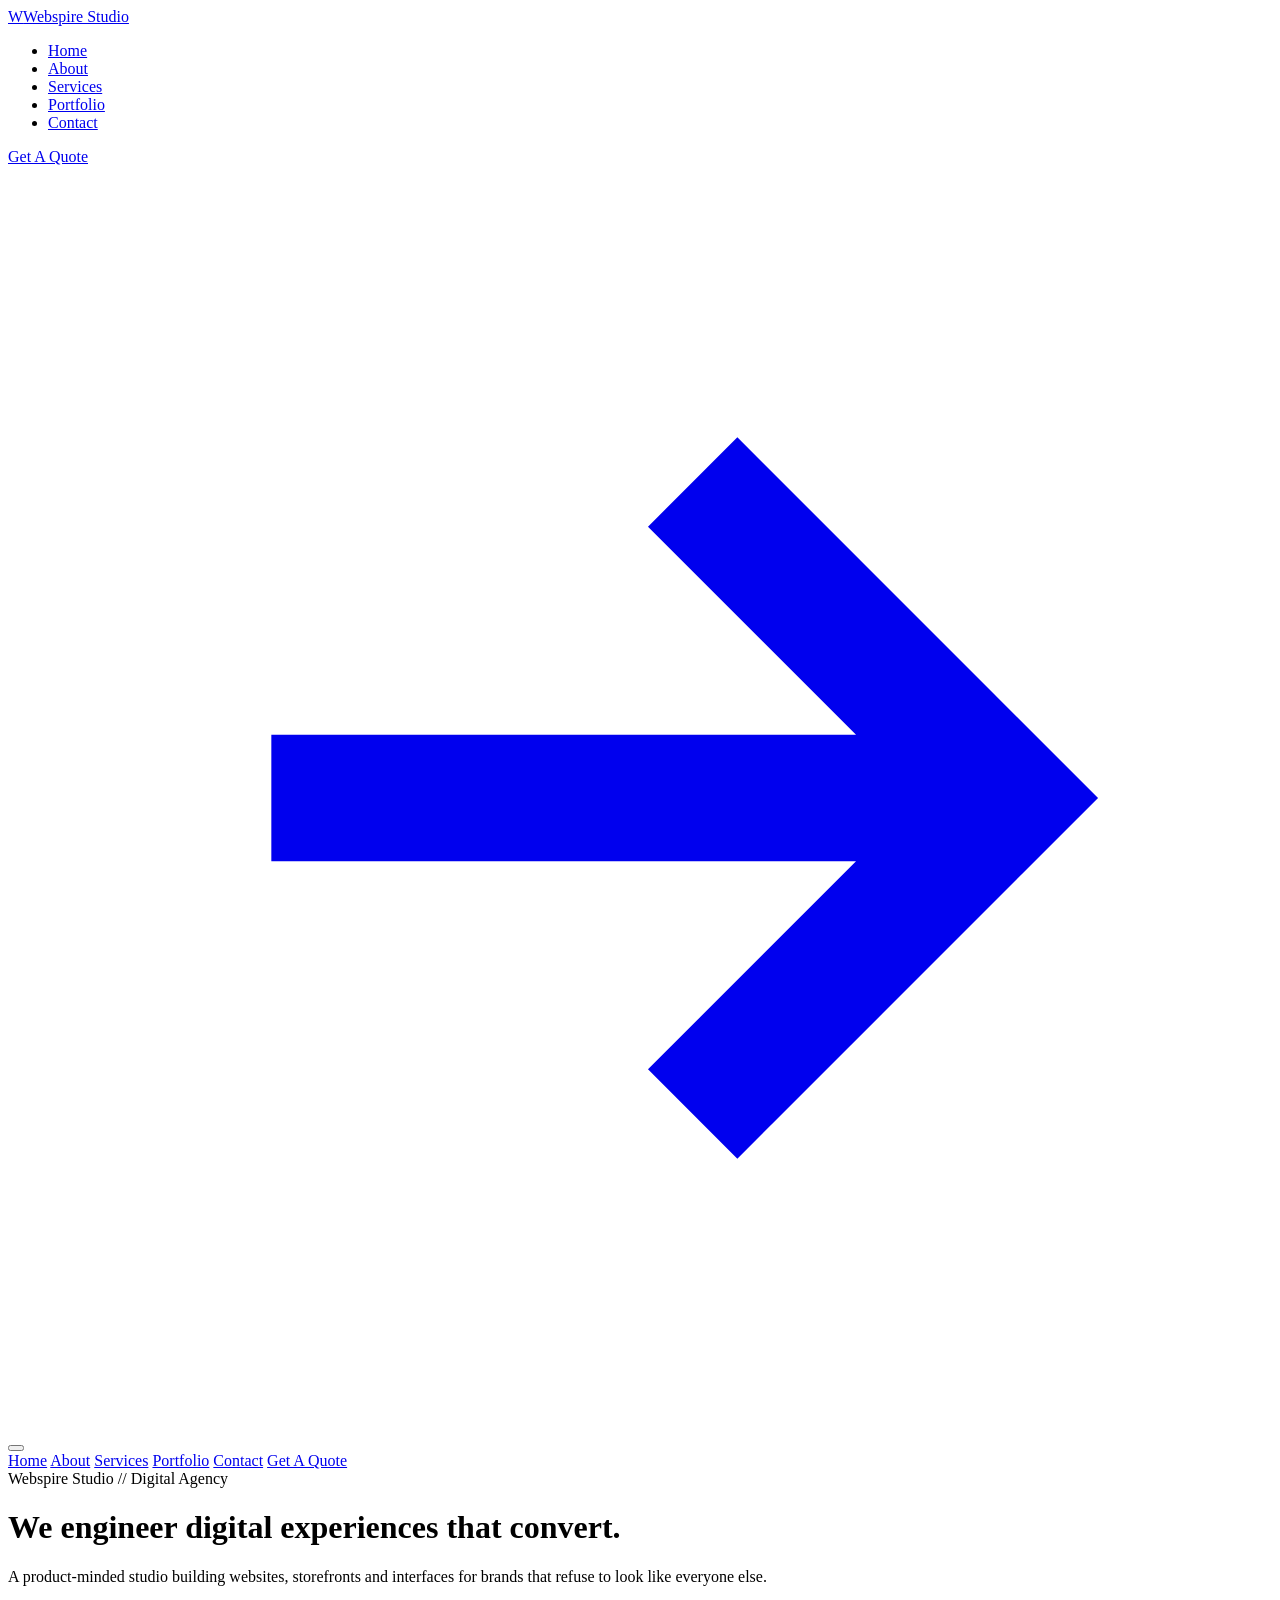
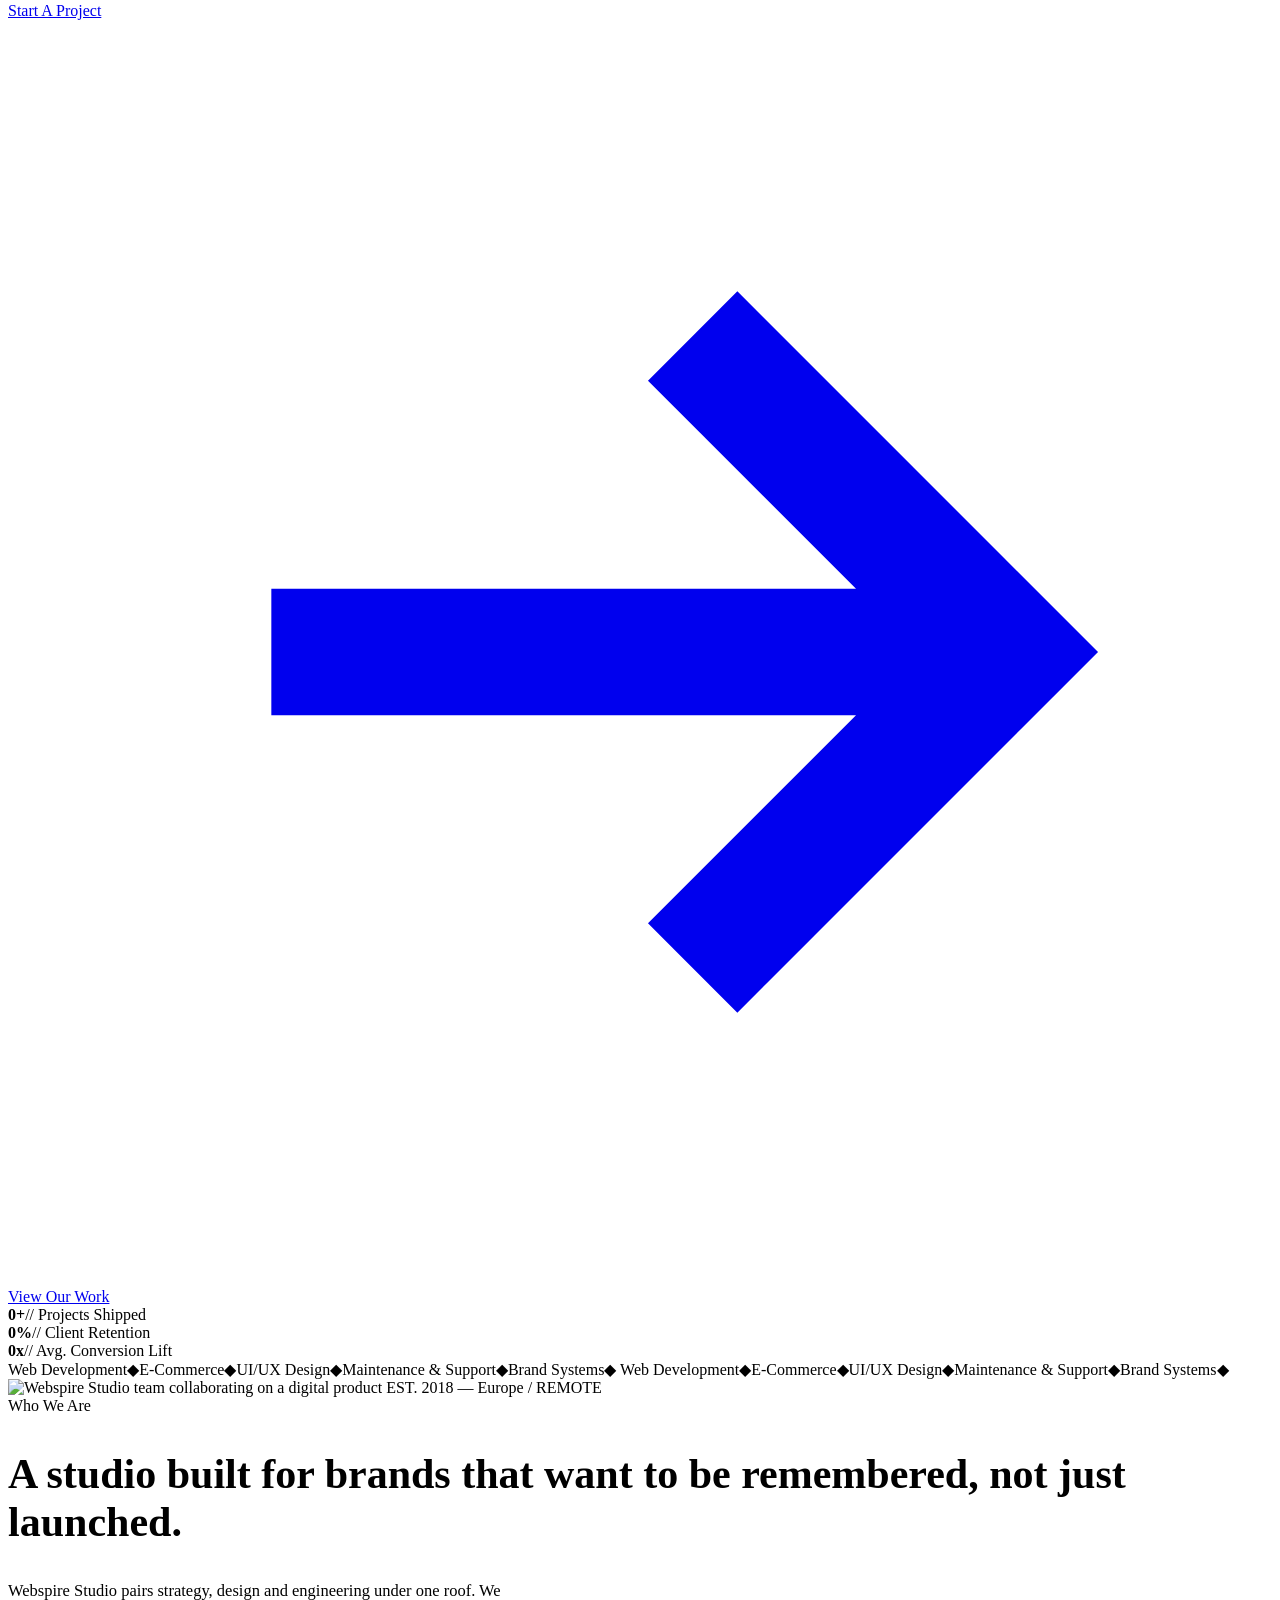
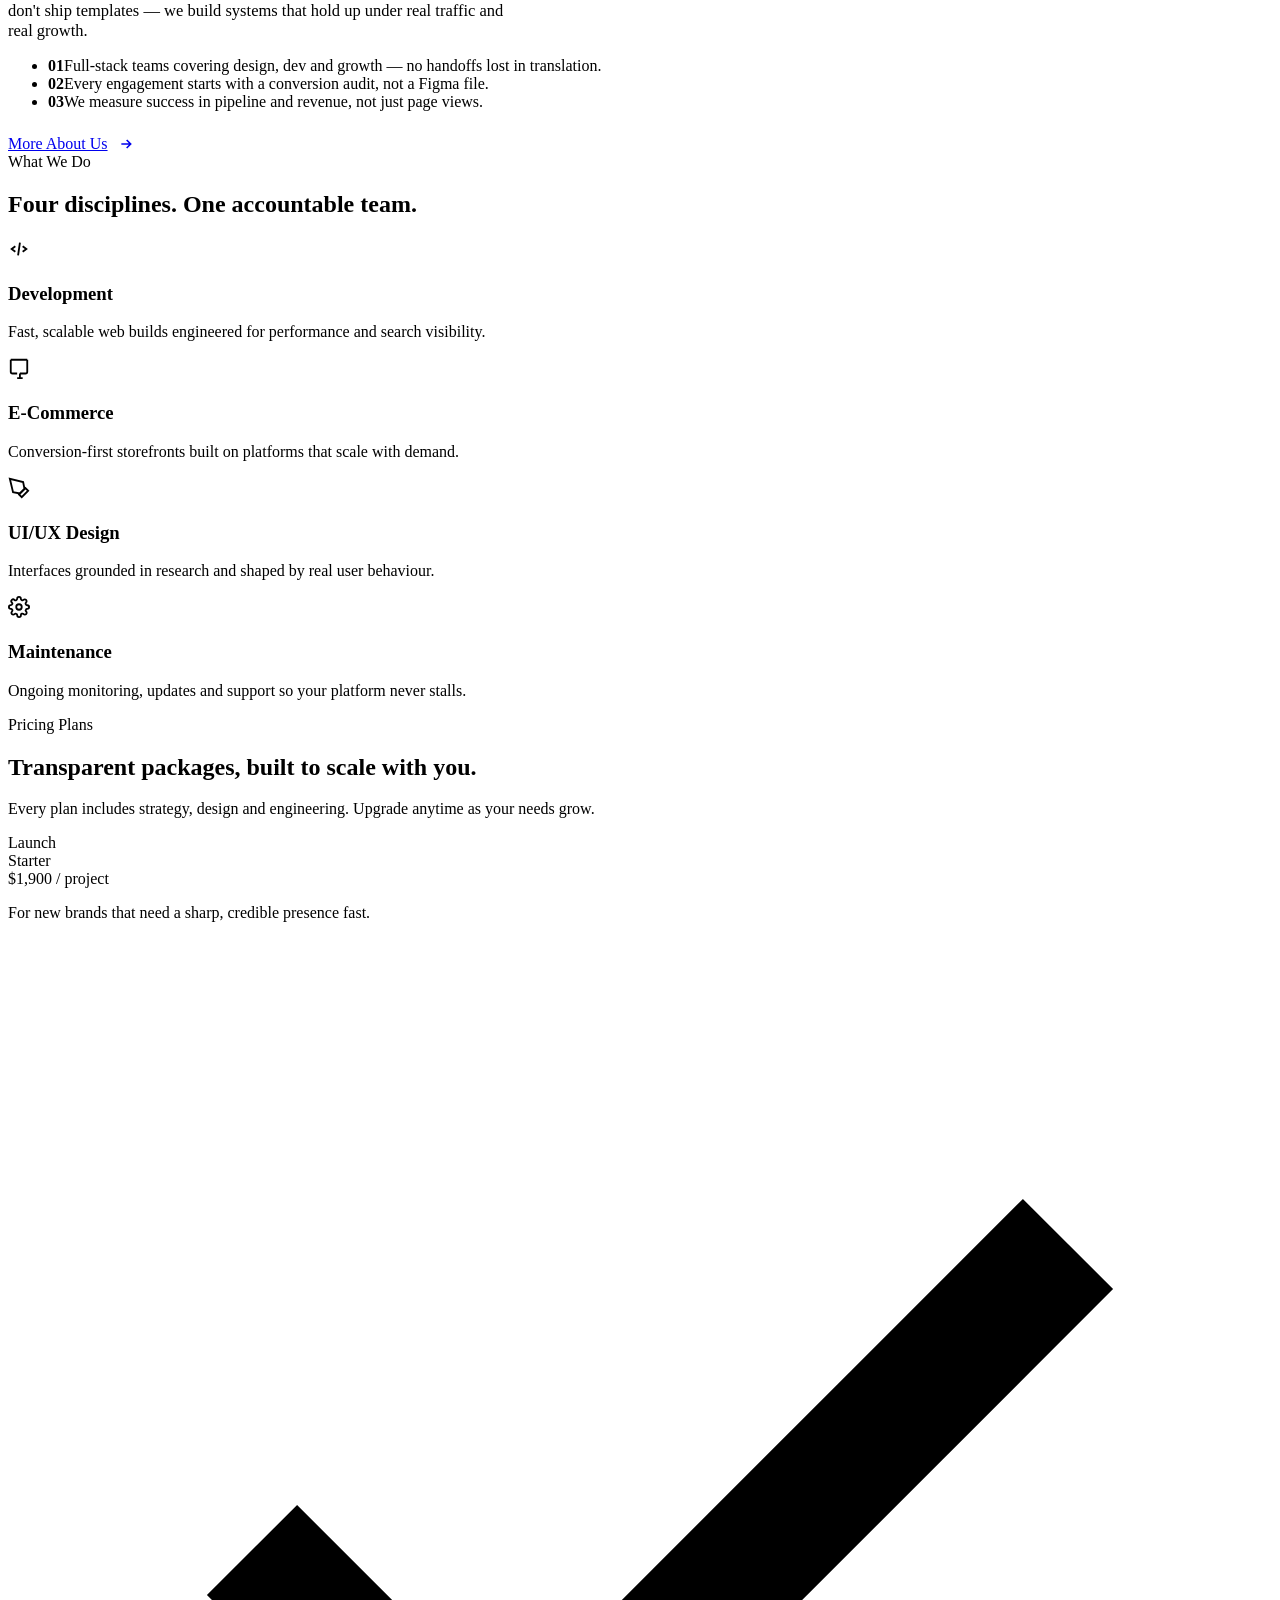
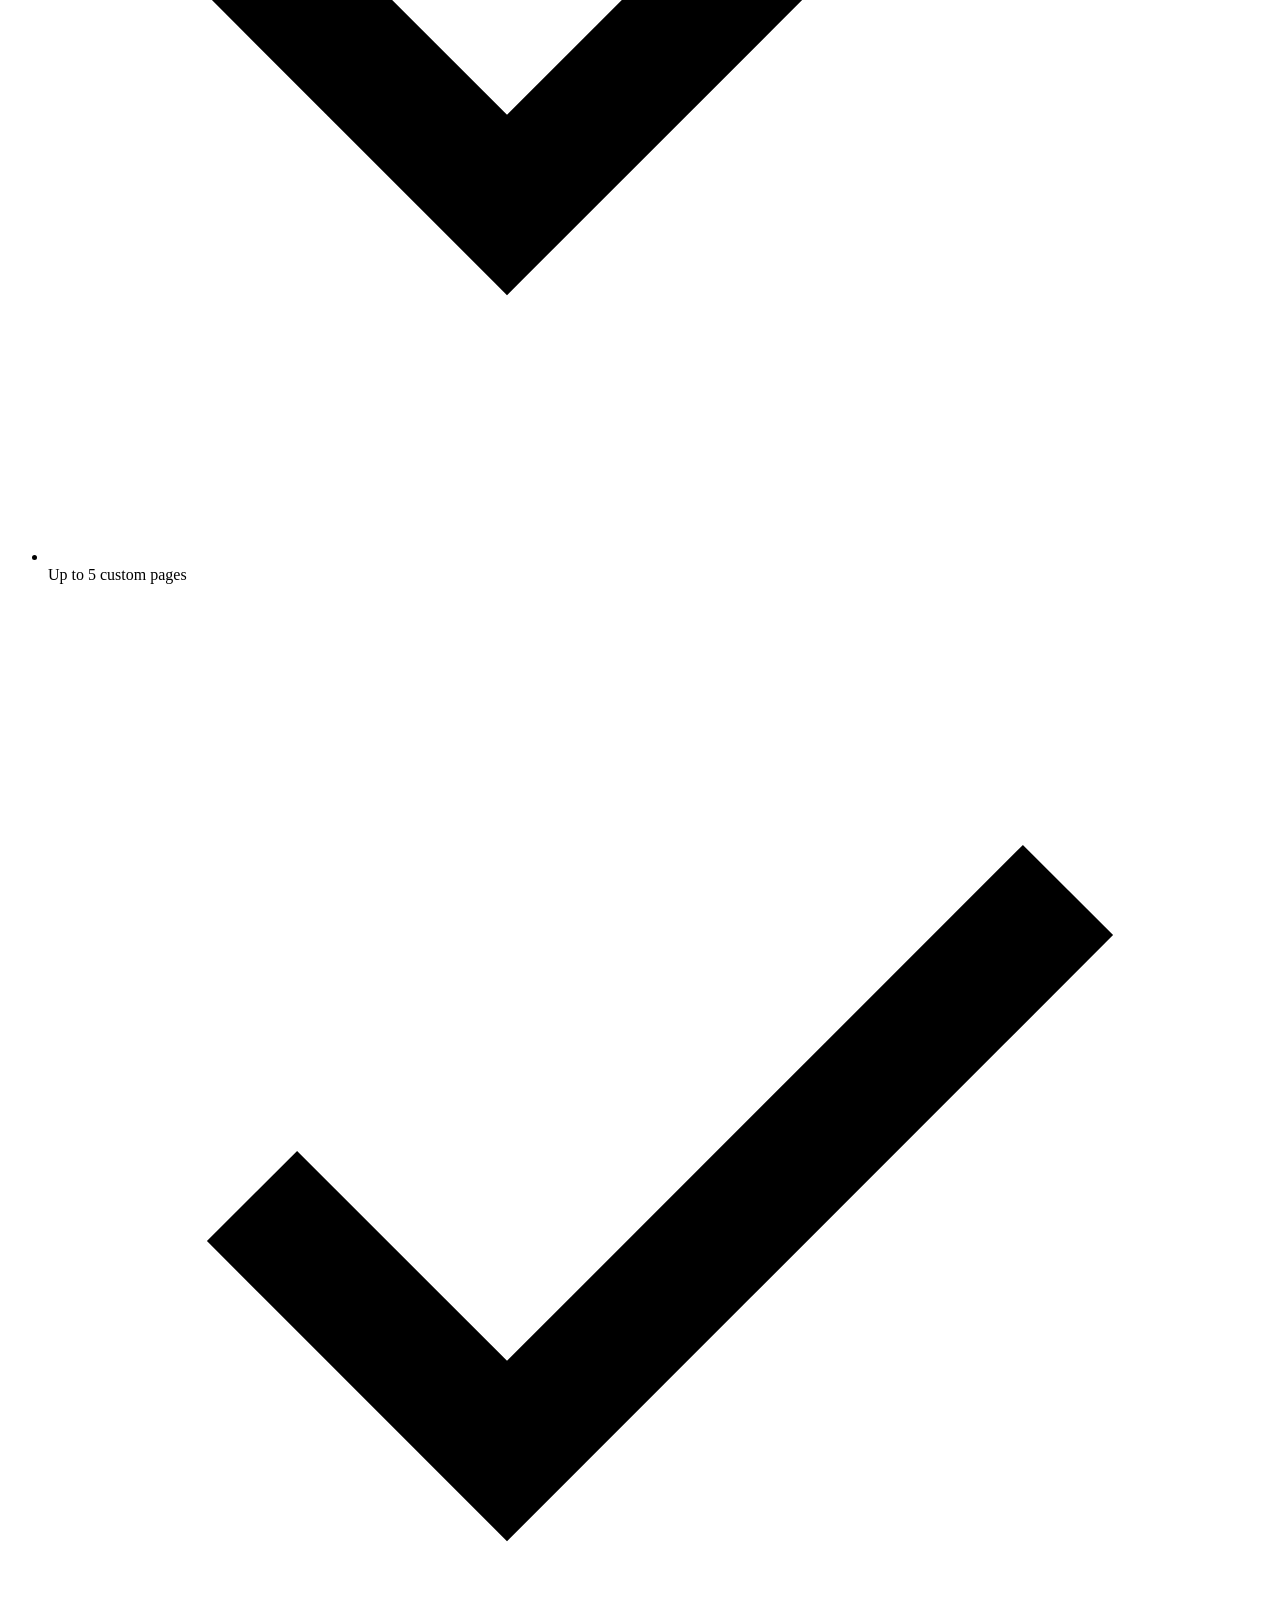
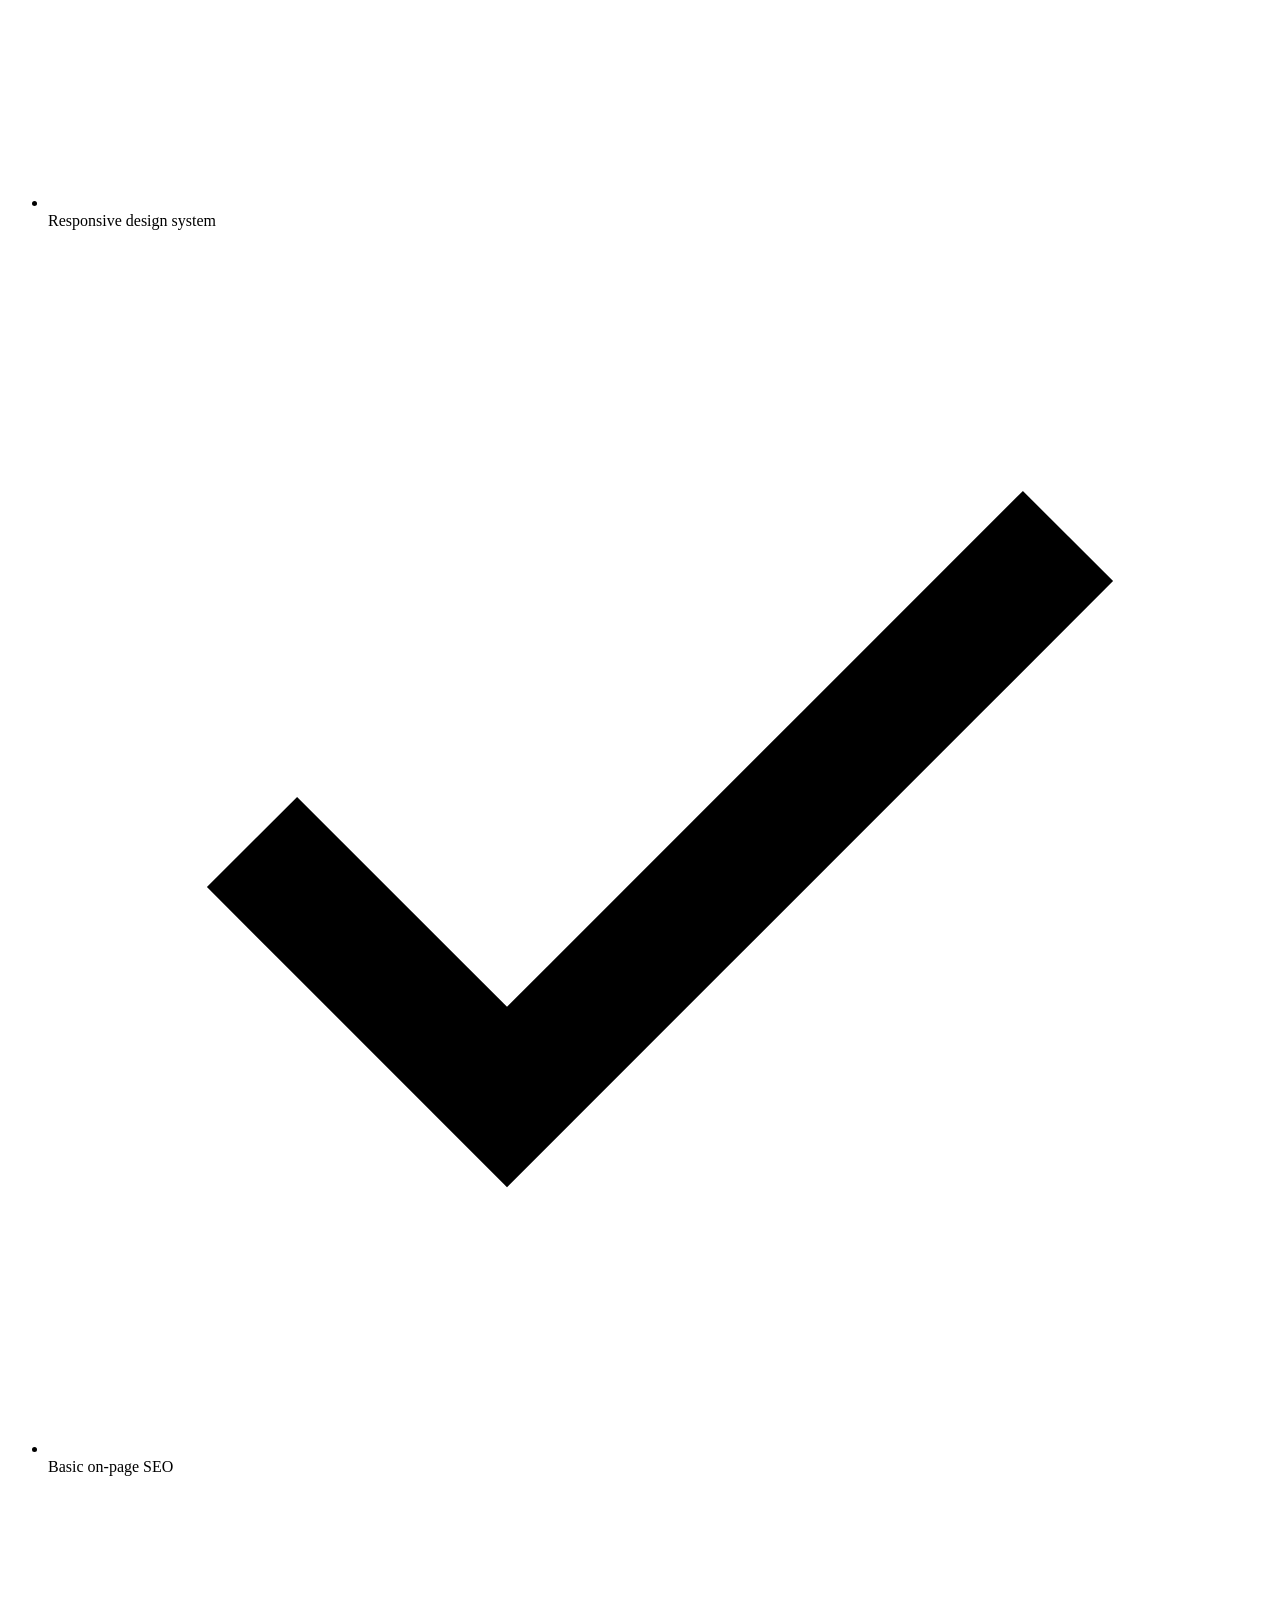
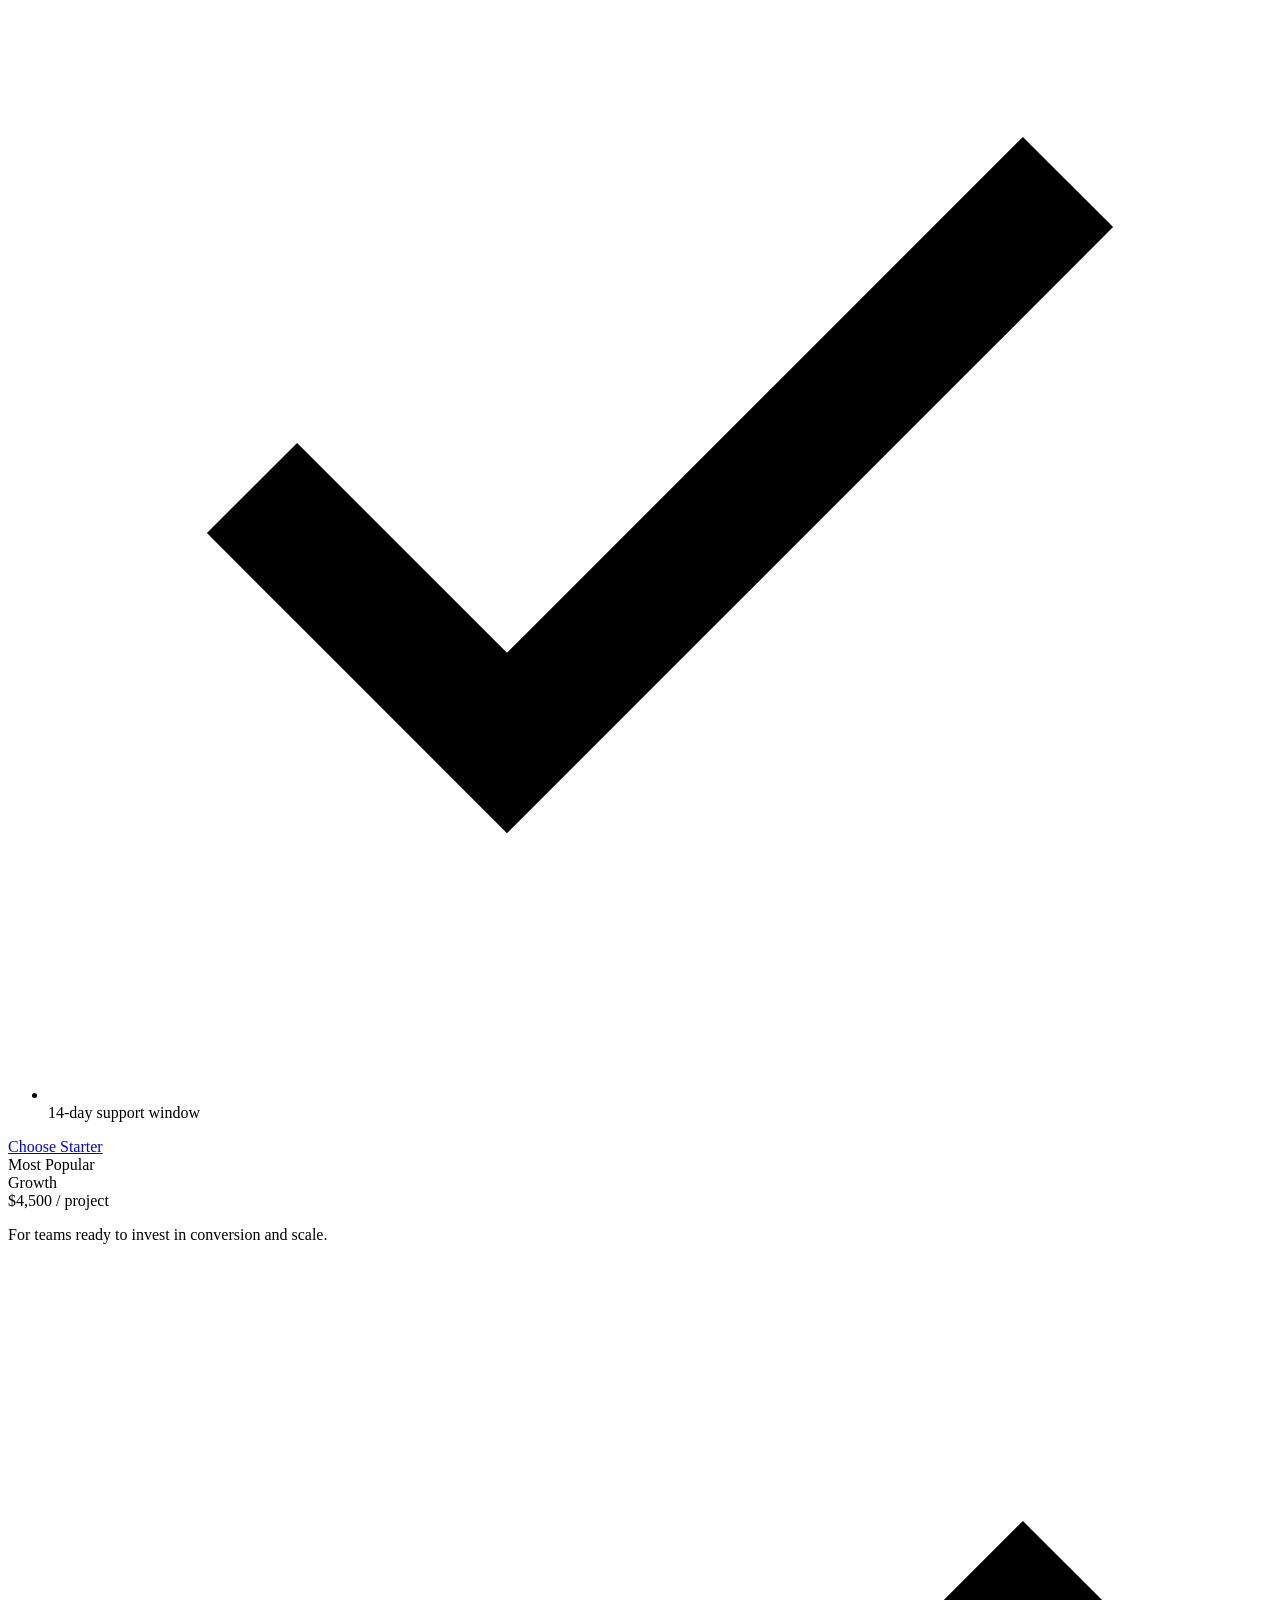
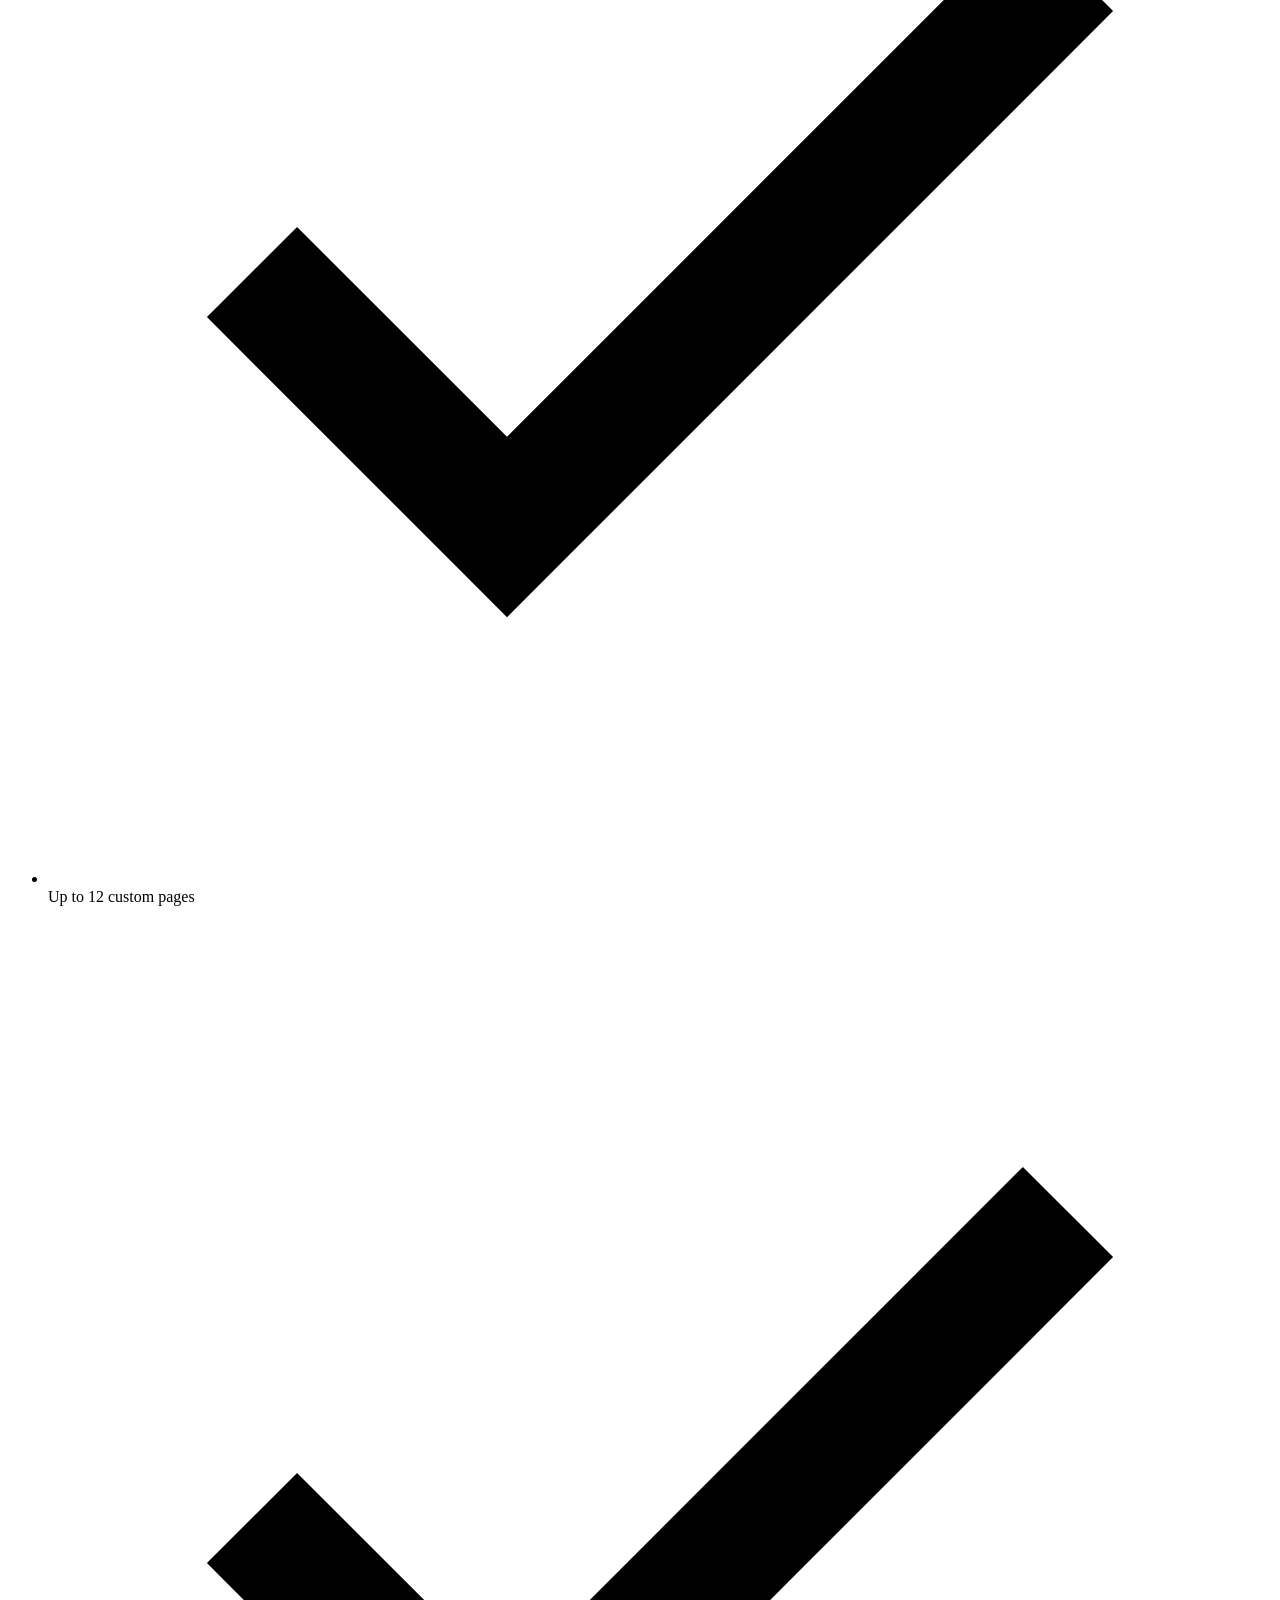
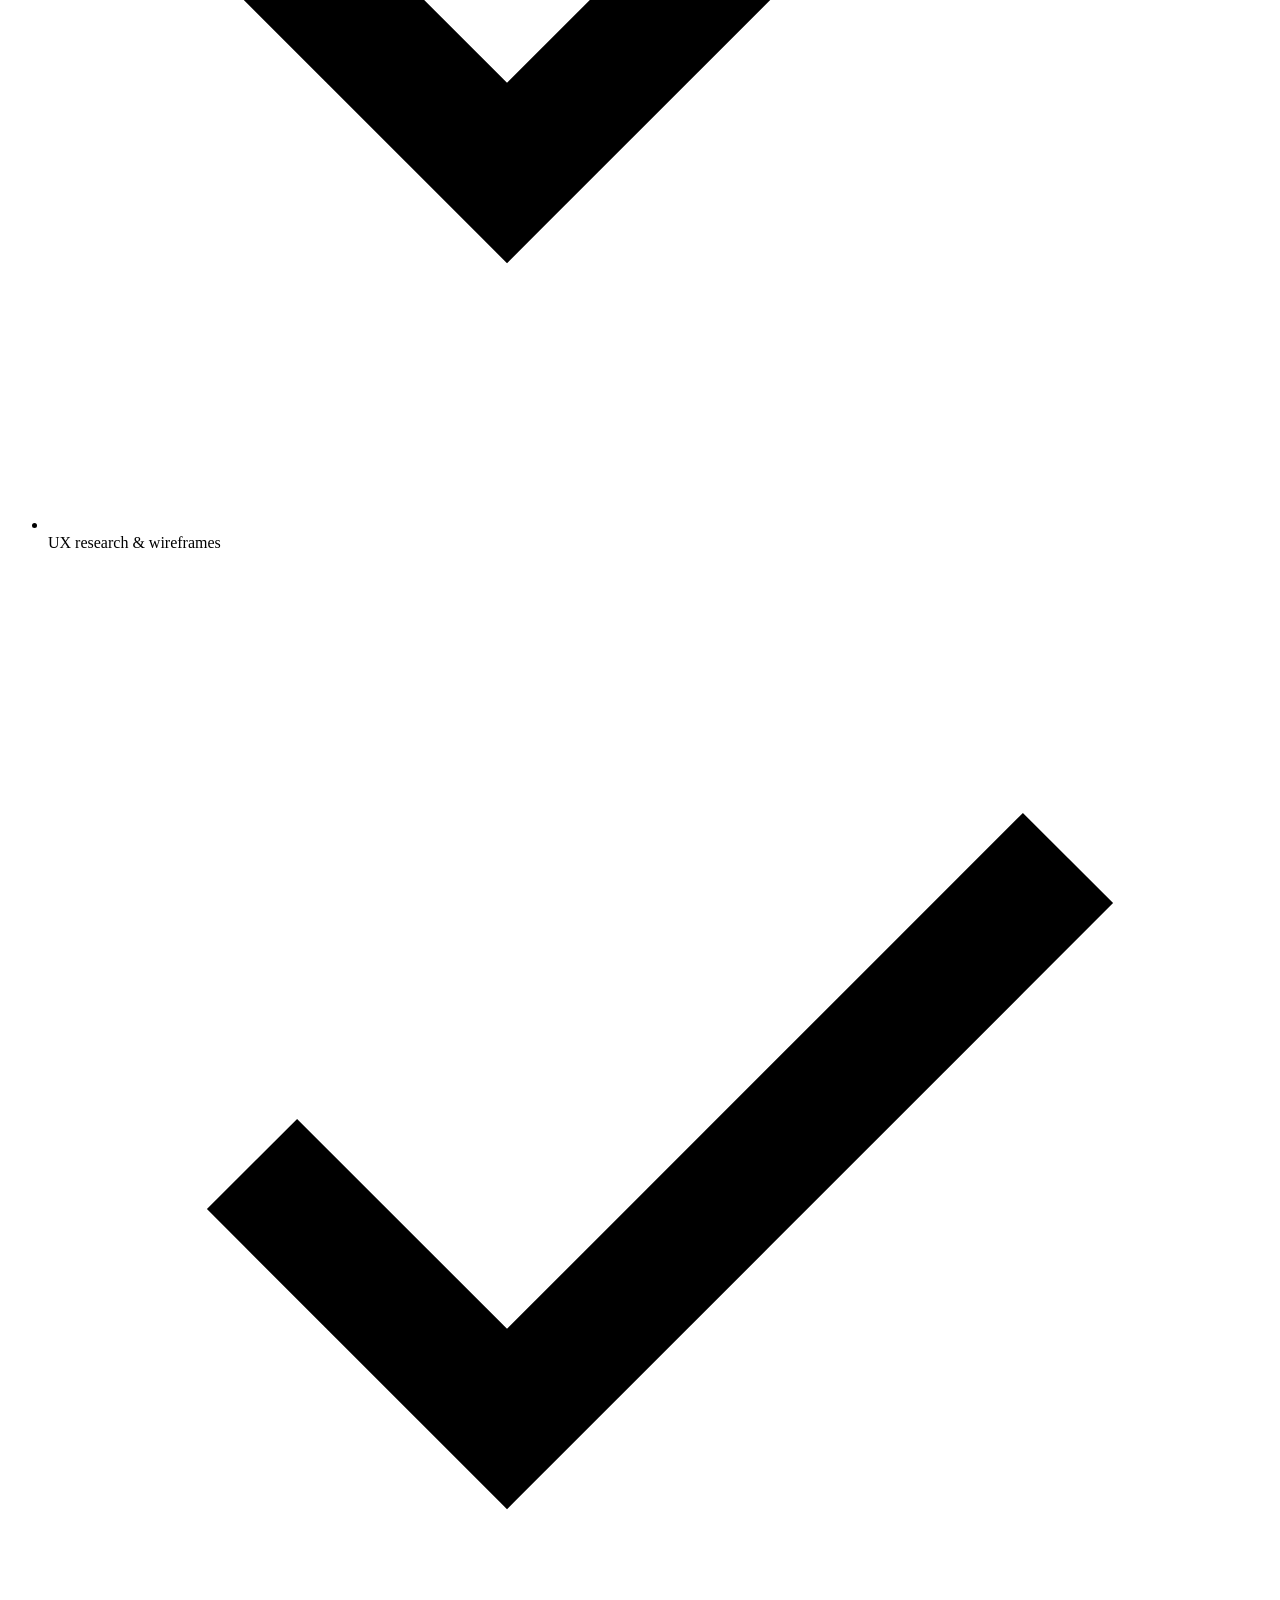
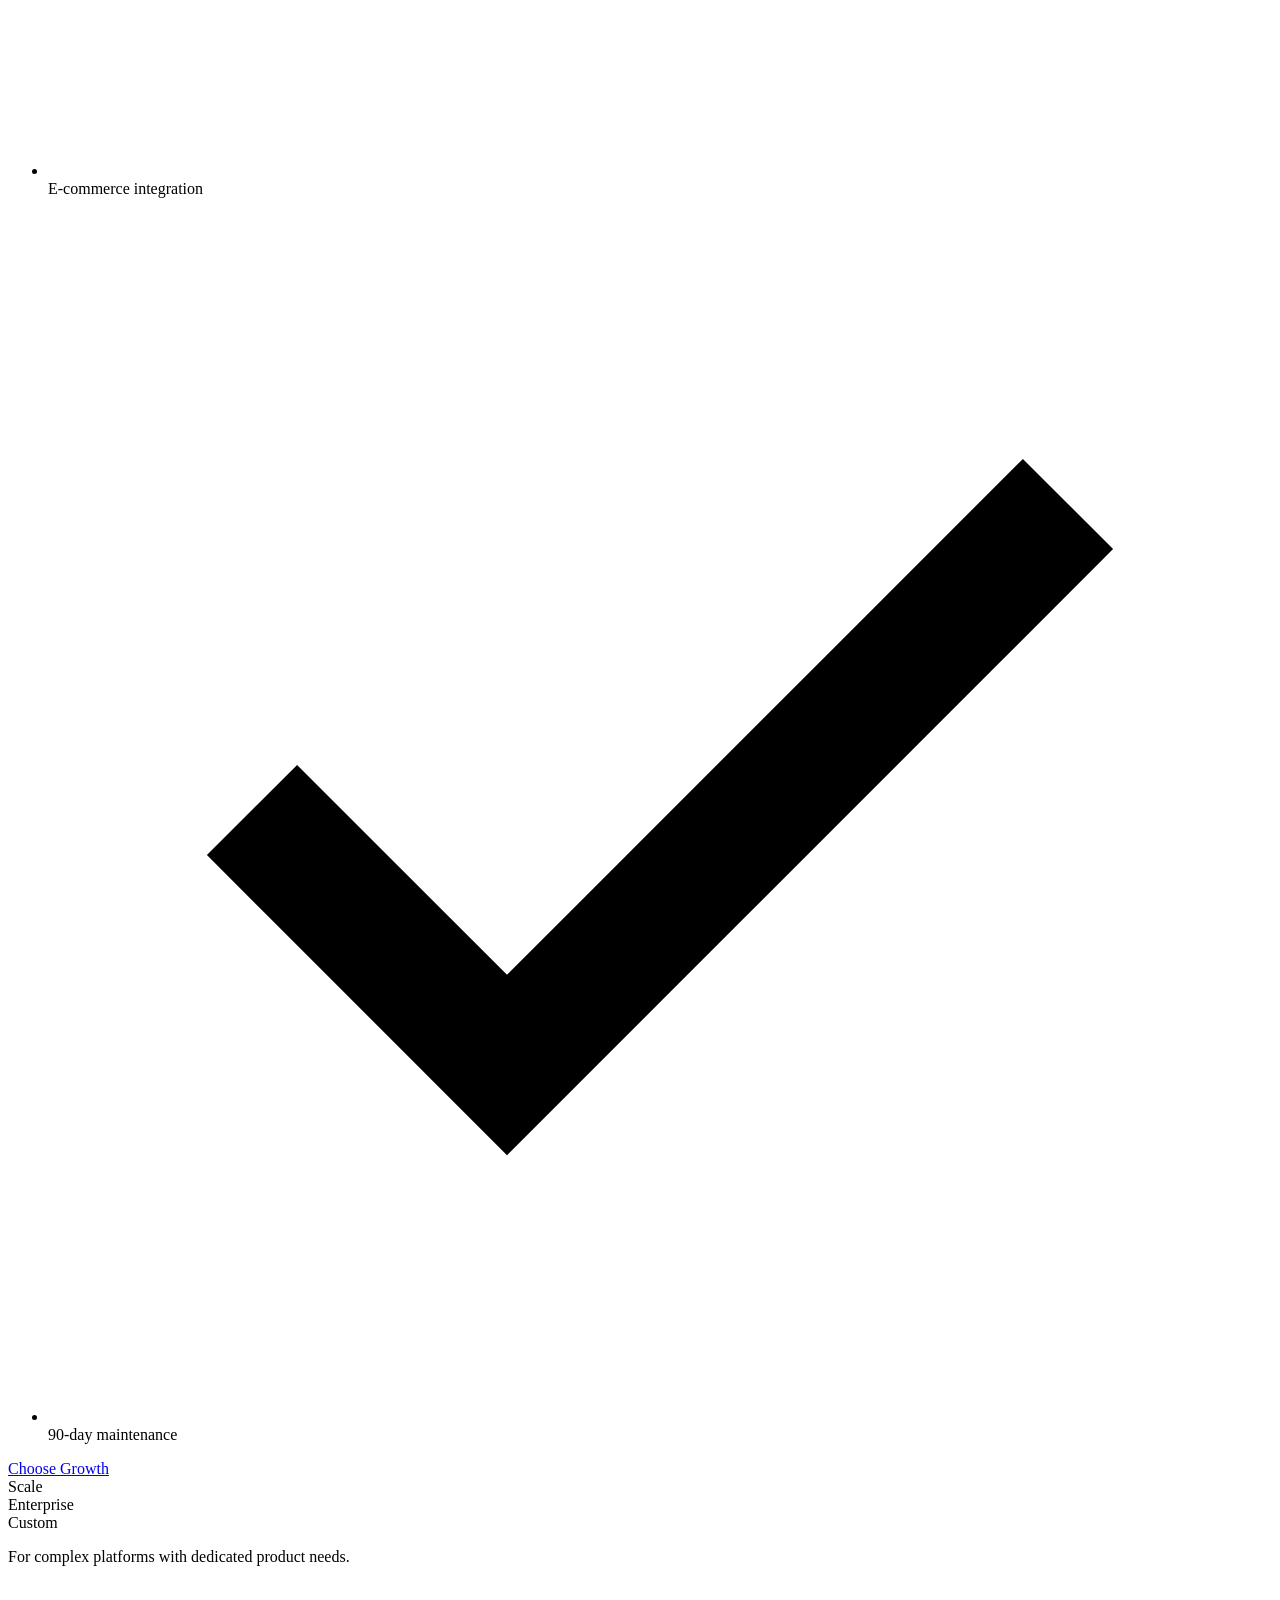
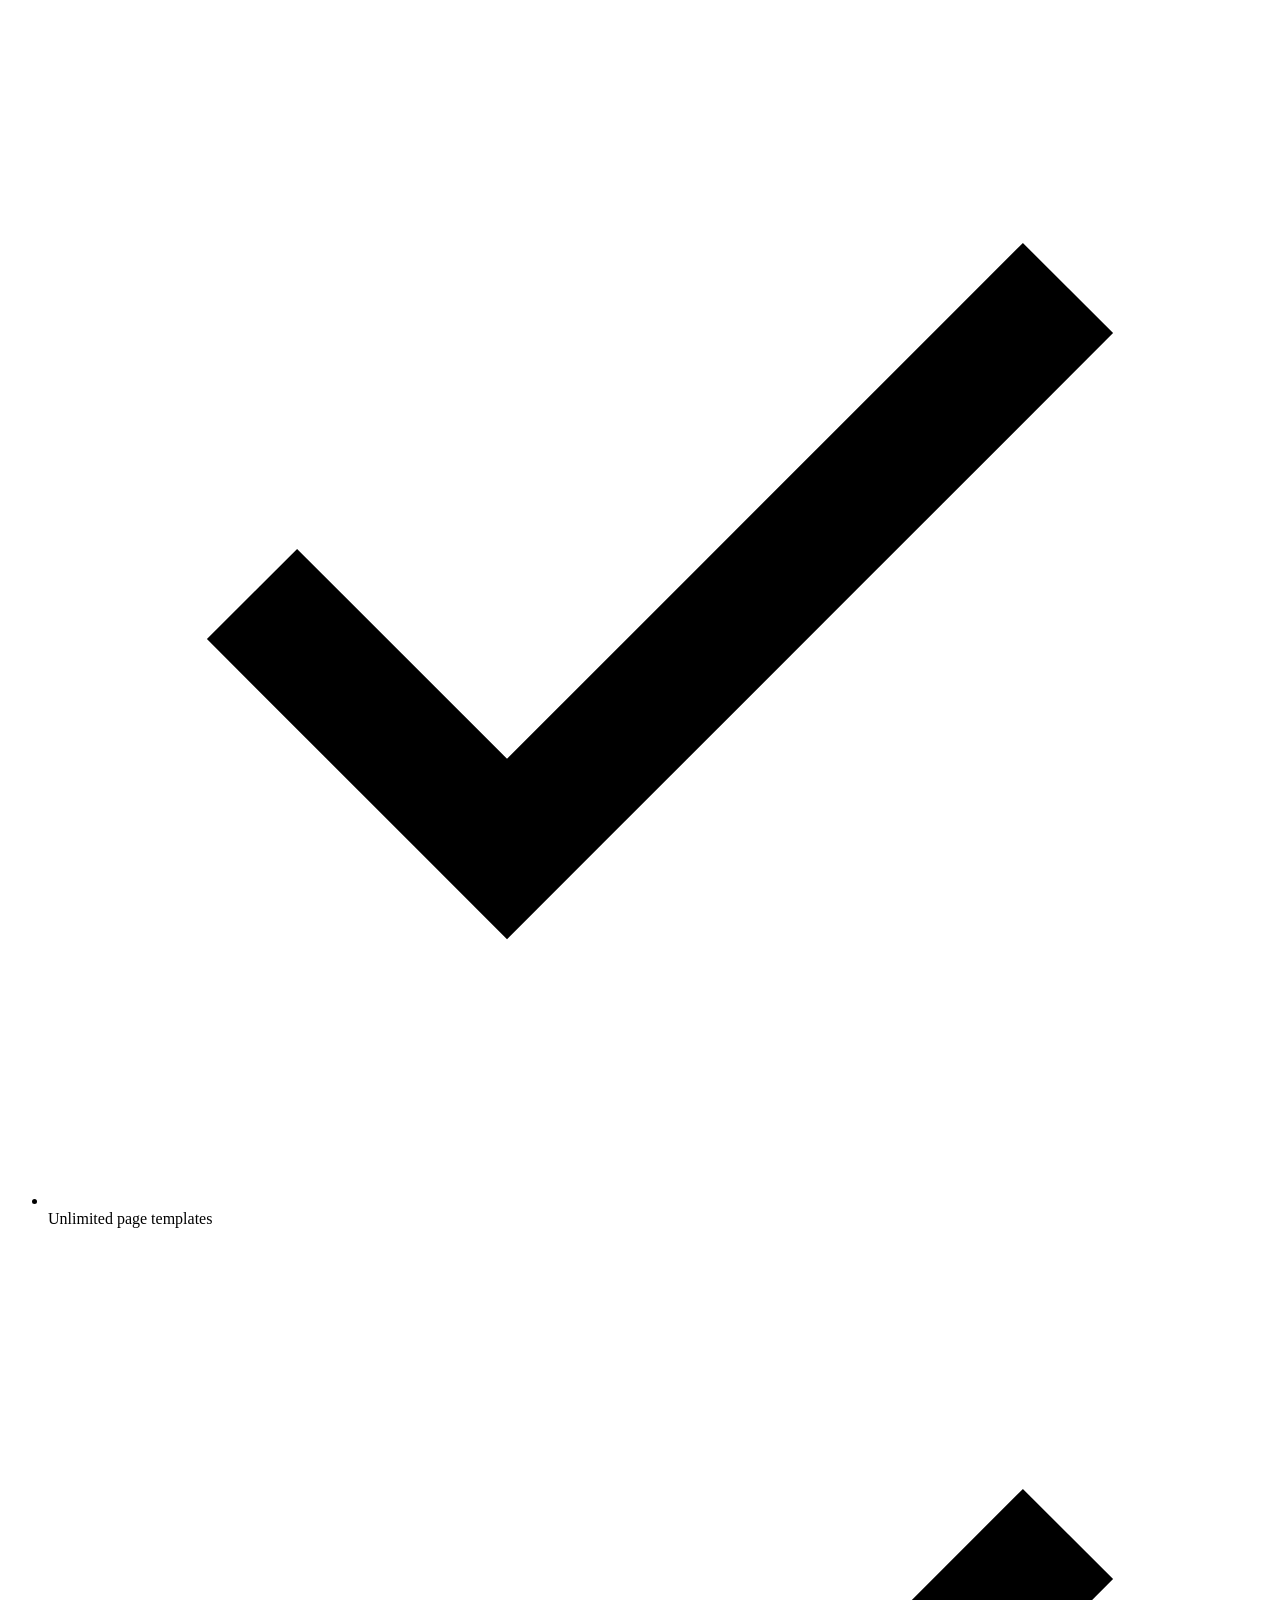
==== index.html @ bb53a478 "Add files via upload" ====
<!DOCTYPE html>
<html lang="en">
<head>
<meta charset="UTF-8">
<meta name="viewport" content="width=device-width, initial-scale=1.0">
<title>Webspire Studio — Digital Agency Building Products That Perform</title>
<meta name="description" content="Webspire Studio is a digital agency crafting bold websites, e-commerce and product design that convert visitors into customers.">
<link rel="preconnect" href="https://fonts.googleapis.com">
<link rel="preconnect" href="https://fonts.gstatic.com" crossorigin>
<link href="https://fonts.googleapis.com/css2?family=Unbounded:wght@400;500;600;700;800&family=Plus+Jakarta+Sans:wght@400;500;600;700;800&family=Space+Mono:wght@400;700&display=swap" rel="stylesheet">
<link rel="stylesheet" href="assets/style.css">
</head>
<body>
<div class="scroll-progress"></div>

<nav class="nav">
  <div class="container">
    <a href="index.html" class="brand"><span class="mark">W</span>Webspire Studio</a>
    <ul class="nav-links">
      <li><a href="index.html">Home</a></li>
      <li><a href="about.html">About</a></li>
      <li><a href="services.html">Services</a></li>
      <li><a href="portfolio.html">Portfolio</a></li>
      <li><a href="contact.html">Contact</a></li>
    </ul>
    <div class="nav-cta">
      <a href="contact.html" class="btn btn-primary">Get A Quote
        <svg viewBox="0 0 24 24" fill="none" stroke="currentColor" stroke-width="2.4"><path d="M5 12h14M13 6l6 6-6 6"/></svg>
      </a>
      <button class="nav-toggle" aria-label="Menu"><span></span><span></span><span></span></button>
    </div>
  </div>
  <div class="mobile-menu">
    <a href="index.html">Home</a>
    <a href="about.html">About</a>
    <a href="services.html">Services</a>
    <a href="portfolio.html">Portfolio</a>
    <a href="contact.html">Contact</a>
    <a href="contact.html" class="btn btn-primary btn-block">Get A Quote</a>
  </div>
</nav>

<!-- ===================== HERO ===================== -->
<header class="hero">
  <div class="hero-spotlight"></div>
  <div class="hero-glow"></div>
  <div class="hero-glow-2"></div>
  <div class="grid-bg"></div>
  <div class="container hero-inner">
    <div>
      <span class="eyebrow">Webspire Studio // Digital Agency</span>
      <h1>We engineer digital
        <span class="text-volt">experiences that</span>
        <span>convert.</span>
      </h1>
      <p class="hero-lede">A product-minded studio building websites, storefronts and interfaces for brands that refuse to look like everyone else.</p>
      <div class="hero-actions">
        <a href="contact.html" class="btn btn-primary">Start A Project
          <svg viewBox="0 0 24 24" fill="none" stroke="currentColor" stroke-width="2.4"><path d="M5 12h14M13 6l6 6-6 6"/></svg>
        </a>
        <a href="portfolio.html" class="btn btn-outline">View Our Work</a>
      </div>
    </div>
    <div class="hero-stats">
      <div class="hero-stat"><b data-count="120+">0+</b><span>// Projects Shipped</span></div>
      <div class="hero-stat"><b data-count="98%">0%</b><span>// Client Retention</span></div>
      <div class="hero-stat"><b data-count="6.4x">0x</b><span>// Avg. Conversion Lift</span></div>
    </div>
  </div>
  <div class="hero-marquee">
    <div class="track">
      <span>Web Development</span><span>◆</span><span>E-Commerce</span><span>◆</span><span>UI/UX Design</span><span>◆</span><span>Maintenance & Support</span><span>◆</span><span>Brand Systems</span><span>◆</span>
      <span>Web Development</span><span>◆</span><span>E-Commerce</span><span>◆</span><span>UI/UX Design</span><span>◆</span><span>Maintenance & Support</span><span>◆</span><span>Brand Systems</span><span>◆</span>
    </div>
  </div>
</header>

<!-- ===================== ABOUT OVERVIEW ===================== -->
<section>
  <div class="container about-split">
    <div class="reveal">
      <div class="about-visual">
        <img src="https://images.unsplash.com/photo-1522071820081-009f0129c71c?q=80&w=1200&auto=format&fit=crop" alt="Webspire Studio team collaborating on a digital product">
        <span class="tag mono">EST. 2018 — Europe / REMOTE</span>
      </div>
    </div>
    <div class="reveal">
      <span class="eyebrow">Who We Are</span>
      <h2 style="font-size:clamp(28px,3.6vw,42px);">A studio built for brands that want to be remembered, not just launched.</h2>
      <p style="color:var(--mist);margin-top:20px;font-size:16.5px;max-width:520px;">Webspire Studio pairs strategy, design and engineering under one roof. We don't ship templates — we build systems that hold up under real traffic and real growth.</p>
      <ul class="about-list">
        <li><b>01</b><span>Full-stack teams covering design, dev and growth — no handoffs lost in translation.</span></li>
        <li><b>02</b><span>Every engagement starts with a conversion audit, not a Figma file.</span></li>
        <li><b>03</b><span>We measure success in pipeline and revenue, not just page views.</span></li>
      </ul>
      <a href="about.html" class="btn-ghost" style="margin-top:8px;display:inline-flex;align-items:center;gap:10px;">More About Us
        <svg width="16" height="16" viewBox="0 0 24 24" fill="none" stroke="currentColor" stroke-width="2.4"><path d="M5 12h14M13 6l6 6-6 6"/></svg>
      </a>
    </div>
  </div>
</section>

<!-- ===================== SERVICES SNAPSHOT ===================== -->
<section style="background:var(--void);border-top:1px solid var(--line);border-bottom:1px solid var(--line);">
  <div class="container">
    <div class="section-head reveal">
      <span class="eyebrow">What We Do</span>
      <h2>Four disciplines. One accountable team.</h2>
    </div>
    <div class="grid-4 reveal-stagger">
      <div class="card reveal" style="--i:0">
        <div class="feature-icon"><svg width="22" height="22" viewBox="0 0 24 24" fill="none" stroke="currentColor" stroke-width="2"><path d="M8 9l-4 3 4 3M16 9l4 3-4 3M13 5l-2 14"/></svg></div>
        <h3>Development</h3>
        <p>Fast, scalable web builds engineered for performance and search visibility.</p>
      </div>
      <div class="card reveal" style="--i:1">
        <div class="feature-icon"><svg width="22" height="22" viewBox="0 0 24 24" fill="none" stroke="currentColor" stroke-width="2"><path d="M3 3h18M3 3v13a2 2 0 002 2h5m11-15v13a2 2 0 01-2 2h-6m-3 5h6m-3-5v5"/></svg></div>
        <h3>E-Commerce</h3>
        <p>Conversion-first storefronts built on platforms that scale with demand.</p>
      </div>
      <div class="card reveal" style="--i:2">
        <div class="feature-icon"><svg width="22" height="22" viewBox="0 0 24 24" fill="none" stroke="currentColor" stroke-width="2"><path d="M12 19l7-7 3 3-7 7-3-3z"/><path d="M18 13l-1.5-7.5L2 2l3.5 14.5L13 18l5-5z"/></svg></div>
        <h3>UI/UX Design</h3>
        <p>Interfaces grounded in research and shaped by real user behaviour.</p>
      </div>
      <div class="card reveal" style="--i:3">
        <div class="feature-icon"><svg width="22" height="22" viewBox="0 0 24 24" fill="none" stroke="currentColor" stroke-width="2"><circle cx="12" cy="12" r="3"/><path d="M19.4 15a1.65 1.65 0 00.33 1.82l.06.06a2 2 0 11-2.83 2.83l-.06-.06a1.65 1.65 0 00-1.82-.33 1.65 1.65 0 00-1 1.51V21a2 2 0 01-4 0v-.09A1.65 1.65 0 009 19.4a1.65 1.65 0 00-1.82.33l-.06.06a2 2 0 11-2.83-2.83l.06-.06A1.65 1.65 0 004.6 15a1.65 1.65 0 00-1.51-1H3a2 2 0 010-4h.09A1.65 1.65 0 004.6 9a1.65 1.65 0 00-.33-1.82l-.06-.06a2 2 0 112.83-2.83l.06.06A1.65 1.65 0 009 4.6a1.65 1.65 0 001-1.51V3a2 2 0 014 0v.09a1.65 1.65 0 001 1.51 1.65 1.65 0 001.82-.33l.06-.06a2 2 0 112.83 2.83l-.06.06A1.65 1.65 0 0019.4 9c.14.36.4.66.73.85.24.14.5.22.78.24H21a2 2 0 010 4h-.09a1.65 1.65 0 00-1.51 1z"/></svg></div>
        <h3>Maintenance</h3>
        <p>Ongoing monitoring, updates and support so your platform never stalls.</p>
      </div>
    </div>
  </div>
</section>

<!-- ===================== PRICING ===================== -->
<section id="pricing">
  <div class="container">
    <div class="section-head center reveal" style="margin-left:auto;margin-right:auto;">
      <span class="eyebrow" style="justify-content:center;">Pricing Plans</span>
      <h2>Transparent packages, built to scale with you.</h2>
      <p>Every plan includes strategy, design and engineering. Upgrade anytime as your needs grow.</p>
    </div>
    <div class="grid-pricing">
      <div class="plan reveal">
        <span class="plan-tag">Launch</span>
        <div class="plan-name">Starter</div>
        <div class="plan-price">$1,900<span> / project</span></div>
        <p class="plan-desc">For new brands that need a sharp, credible presence fast.</p>
        <ul class="plan-features">
          <li><svg viewBox="0 0 24 24" fill="none" stroke="currentColor" stroke-width="2.5"><path d="M20 6L9 17l-5-5"/></svg>Up to 5 custom pages</li>
          <li><svg viewBox="0 0 24 24" fill="none" stroke="currentColor" stroke-width="2.5"><path d="M20 6L9 17l-5-5"/></svg>Responsive design system</li>
          <li><svg viewBox="0 0 24 24" fill="none" stroke="currentColor" stroke-width="2.5"><path d="M20 6L9 17l-5-5"/></svg>Basic on-page SEO</li>
          <li><svg viewBox="0 0 24 24" fill="none" stroke="currentColor" stroke-width="2.5"><path d="M20 6L9 17l-5-5"/></svg>14-day support window</li>
        </ul>
        <a href="contact.html" class="btn btn-outline btn-block">Choose Starter</a>
      </div>
      <div class="plan featured reveal">
        <span class="plan-tag">Most Popular</span>
        <div class="plan-name">Growth</div>
        <div class="plan-price">$4,500<span> / project</span></div>
        <p class="plan-desc">For teams ready to invest in conversion and scale.</p>
        <ul class="plan-features">
          <li><svg viewBox="0 0 24 24" fill="none" stroke="currentColor" stroke-width="2.5"><path d="M20 6L9 17l-5-5"/></svg>Up to 12 custom pages</li>
          <li><svg viewBox="0 0 24 24" fill="none" stroke="currentColor" stroke-width="2.5"><path d="M20 6L9 17l-5-5"/></svg>UX research & wireframes</li>
          <li><svg viewBox="0 0 24 24" fill="none" stroke="currentColor" stroke-width="2.5"><path d="M20 6L9 17l-5-5"/></svg>E-commerce integration</li>
          <li><svg viewBox="0 0 24 24" fill="none" stroke="currentColor" stroke-width="2.5"><path d="M20 6L9 17l-5-5"/></svg>90-day maintenance</li>
        </ul>
        <a href="contact.html" class="btn btn-primary btn-block">Choose Growth</a>
      </div>
      <div class="plan reveal">
        <span class="plan-tag">Scale</span>
        <div class="plan-name">Enterprise</div>
        <div class="plan-price">Custom</div>
        <p class="plan-desc">For complex platforms with dedicated product needs.</p>
        <ul class="plan-features">
          <li><svg viewBox="0 0 24 24" fill="none" stroke="currentColor" stroke-width="2.5"><path d="M20 6L9 17l-5-5"/></svg>Unlimited page templates</li>
          <li><svg viewBox="0 0 24 24" fill="none" stroke="currentColor" stroke-width="2.5"><path d="M20 6L9 17l-5-5"/></svg>Dedicated product pod</li>
          <li><svg viewBox="0 0 24 24" fill="none" stroke="currentColor" stroke-width="2.5"><path d="M20 6L9 17l-5-5"/></svg>Custom integrations & API</li>
          <li><svg viewBox="0 0 24 24" fill="none" stroke="currentColor" stroke-width="2.5"><path d="M20 6L9 17l-5-5"/></svg>Priority SLA support</li>
        </ul>
        <a href="contact.html" class="btn btn-outline btn-block">Talk To Us</a>
      </div>
    </div>
  </div>
</section>

<!-- ===================== TESTIMONIALS ===================== -->
<section style="background:var(--void);border-top:1px solid var(--line);border-bottom:1px solid var(--line);">
  <div class="container">
    <div class="section-head reveal">
      <span class="eyebrow">Client Reviews</span>
      <h2>Trusted by teams who measure results.</h2>
    </div>
    <div class="testi-wrap reveal">
      <div class="testi-track">
        <div class="testi-card">
          <div class="testi-stars">★★★★★</div>
          <p class="testi-quote">Webspire rebuilt our storefront and our checkout conversion jumped within the first month. They think like operators, not just designers.</p>
          <div class="testi-person">
            <div class="testi-avatar">RK</div>
            <div><b>Rehan Khalid</b><span>Founder, Northline Goods</span></div>
          </div>
        </div>
        <div class="testi-card">
          <div class="testi-stars">★★★★★</div>
          <p class="testi-quote">The team scoped exactly what we needed, nothing more. Communication was fast and the final build outperformed every template we tried before.</p>
          <div class="testi-person">
            <div class="testi-avatar">AS</div>
            <div><b>Amna Siddiqui</b><span>Marketing Lead, Verado</span></div>
          </div>
        </div>
        <div class="testi-card">
          <div class="testi-stars">★★★★★</div>
          <p class="testi-quote">Our new site finally feels like the brand we actually are. Bold, fast and easy for our own team to manage day to day.</p>
          <div class="testi-person">
            <div class="testi-avatar">JM</div>
            <div><b>Jason Mercer</b><span>COO, Fieldwork Labs</span></div>
          </div>
        </div>
        <div class="testi-card">
          <div class="testi-stars">★★★★★</div>
          <p class="testi-quote">From kickoff to launch was under six weeks, and the maintenance plan since has been worry-free. Exactly the partner we needed.</p>
          <div class="testi-person">
            <div class="testi-avatar">TL</div>
            <div><b>Tara Lin</b><span>Founder, Studio Halo</span></div>
          </div>
        </div>
      </div>
      <div class="testi-nav">
        <button data-testi-prev aria-label="Previous"><svg width="18" height="18" viewBox="0 0 24 24" fill="none" stroke="currentColor" stroke-width="2.4"><path d="M15 6l-6 6 6 6"/></svg></button>
        <button data-testi-next aria-label="Next"><svg width="18" height="18" viewBox="0 0 24 24" fill="none" stroke="currentColor" stroke-width="2.4"><path d="M9 6l6 6-6 6"/></svg></button>
      </div>
    </div>
  </div>
</section>

<!-- ===================== FAQ ===================== -->
<section>
  <div class="container" style="max-width:880px;">
    <div class="section-head center reveal" style="margin-left:auto;margin-right:auto;">
      <span class="eyebrow" style="justify-content:center;">FAQs</span>
      <h2>Questions, answered.</h2>
    </div>
    <div class="reveal">
      <div class="faq-item">
        <button class="faq-q">How long does a typical project take?<span class="plus"></span></button>
        <div class="faq-a"><div class="faq-a-inner">Most marketing sites launch in 3–5 weeks. E-commerce builds and larger product platforms typically run 6–10 weeks depending on integrations and content readiness.</div></div>
      </div>
      <div class="faq-item">
        <button class="faq-q">Do you work with existing brand guidelines?<span class="plus"></span></button>
        <div class="faq-a"><div class="faq-a-inner">Yes. We can design within an existing identity or help extend it. If you don't have guidelines yet, we can build a lightweight system as part of the engagement.</div></div>
      </div>
      <div class="faq-item">
        <button class="faq-q">What happens after launch?<span class="plus"></span></button>
        <div class="faq-a"><div class="faq-a-inner">Every plan includes a maintenance window covering bug fixes and updates. Beyond that, our ongoing Maintenance service covers monitoring, security patches and content changes.</div></div>
      </div>
      <div class="faq-item">
        <button class="faq-q">Can you work with our internal dev team?<span class="plus"></span></button>
        <div class="faq-a"><div class="faq-a-inner">Absolutely. We regularly plug into existing teams for design sprints, front-end builds, or as an extension of engineering capacity on a retainer basis.</div></div>
      </div>
      <div class="faq-item">
        <button class="faq-q">Do you offer payment plans?<span class="plus"></span></button>
        <div class="faq-a"><div class="faq-a-inner">Yes, projects are typically split into milestone payments — a deposit to begin, a milestone at design approval, and a final payment at launch.</div></div>
      </div>
    </div>
  </div>
</section>

<!-- ===================== CTA ===================== -->
<section class="cta-band">
  <div class="grid-bg"></div>
  <div class="container cta-inner">
    <h2>Ready to build something that actually moves the needle?</h2>
    <a href="contact.html" class="btn btn-dark">Get A Free Quote
      <svg viewBox="0 0 24 24" fill="none" stroke="currentColor" stroke-width="2.4"><path d="M5 12h14M13 6l6 6-6 6"/></svg>
    </a>
  </div>
</section>

<!-- ===================== FOOTER ===================== -->
<footer>
  <div class="container">
    <div class="footer-top">
      <div class="footer-brand">
        <a href="index.html" class="brand"><span class="mark">W</span>Webspire Studio</a>
        <p>A digital agency building bold, high-performance websites and products for brands that want to stand out.</p>
        <div class="footer-social">
          <a href="#" aria-label="Twitter"><svg width="16" height="16" viewBox="0 0 24 24" fill="currentColor"><path d="M23 3a10.9 10.9 0 01-3.14 1.53 4.48 4.48 0 00-7.86 3v1A10.66 10.66 0 013 4s-4 9 5 13a11.64 11.64 0 01-7 2c9 5 20 0 20-11.5a4.5 4.5 0 00-.08-.83A7.72 7.72 0 0023 3z"/></svg></a>
          <a href="#" aria-label="LinkedIn"><svg width="16" height="16" viewBox="0 0 24 24" fill="currentColor"><path d="M16 8a6 6 0 016 6v7h-4v-7a2 2 0 00-2-2 2 2 0 00-2 2v7h-4V8h4v1.5A5 5 0 0116 8zM2 9h4v13H2zM4 6a2 2 0 100-4 2 2 0 000 4z"/></svg></a>
          <a href="#" aria-label="Instagram"><svg width="16" height="16" viewBox="0 0 24 24" fill="none" stroke="currentColor" stroke-width="2"><rect x="2" y="2" width="20" height="20" rx="5"/><circle cx="12" cy="12" r="4"/><circle cx="17.5" cy="6.5" r="1"/></svg></a>
        </div>
      </div>
      <div class="footer-col">
        <h4>Sitemap</h4>
        <ul>
          <li><a href="index.html">Home</a></li>
          <li><a href="about.html">About Us</a></li>
          <li><a href="services.html">Services</a></li>
          <li><a href="portfolio.html">Portfolio</a></li>
          <li><a href="contact.html">Contact</a></li>
        </ul>
      </div>
      <div class="footer-col">
        <h4>Services</h4>
        <ul>
          <li><a href="services.html">Development</a></li>
          <li><a href="services.html">E-Commerce</a></li>
          <li><a href="services.html">UI/UX Design</a></li>
          <li><a href="services.html">Maintenance</a></li>
        </ul>
      </div>
      <div class="footer-col">
        <h4>Contact</h4>
        <ul>
          <li><a href="mailto:hello@webspirestudio.com">hello@webspirestudio.com</a></li>
          <li><a href="tel:+923001234567">+92 300 1234567</a></li>
          <li><a href="contact.html">Get A Quote</a></li>
        </ul>
      </div>
    </div>
    <div class="footer-bottom">
      <span>© 2026 WEBSPIRE STUDIO. ALL RIGHTS RESERVED.</span>
      <span>DESIGNED &amp; BUILT WITH INTENT</span>
    </div>
  </div>
</footer>

<script src="assets/main.js"></script>
</body>
</html>
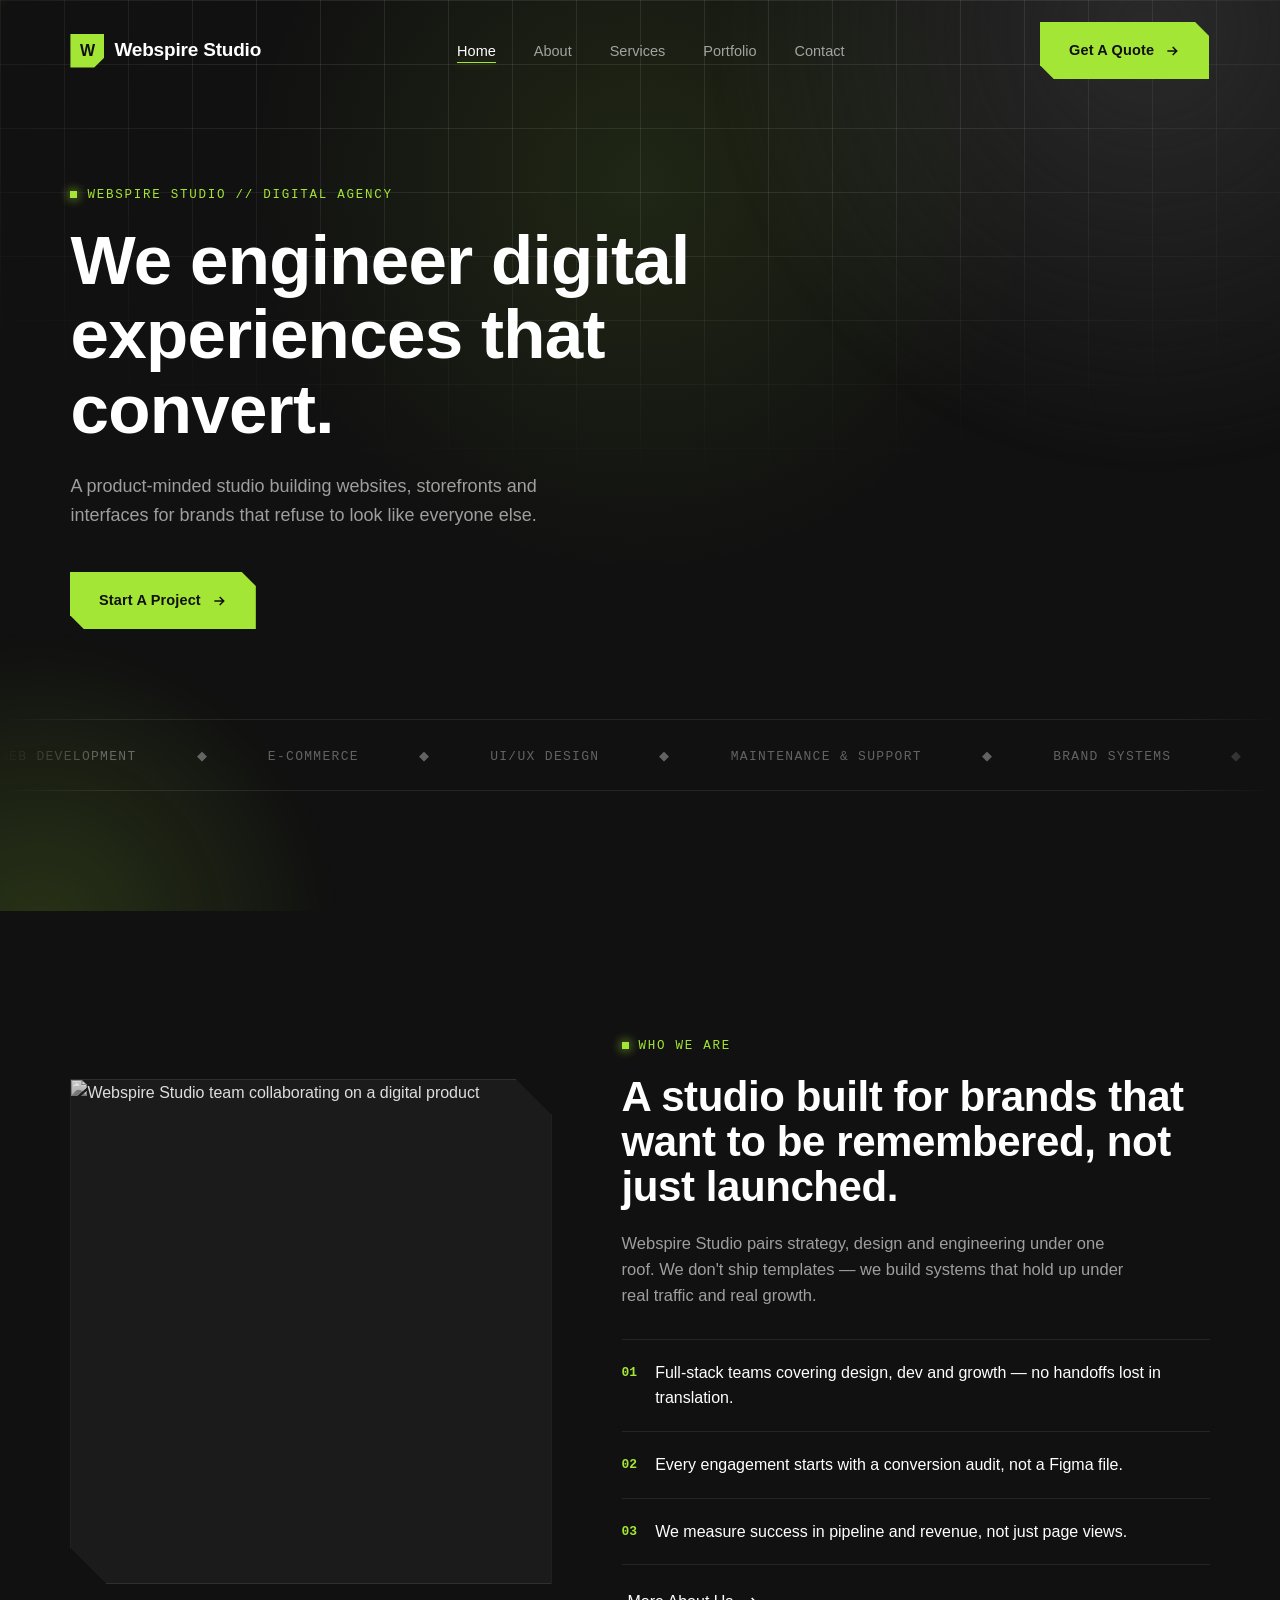
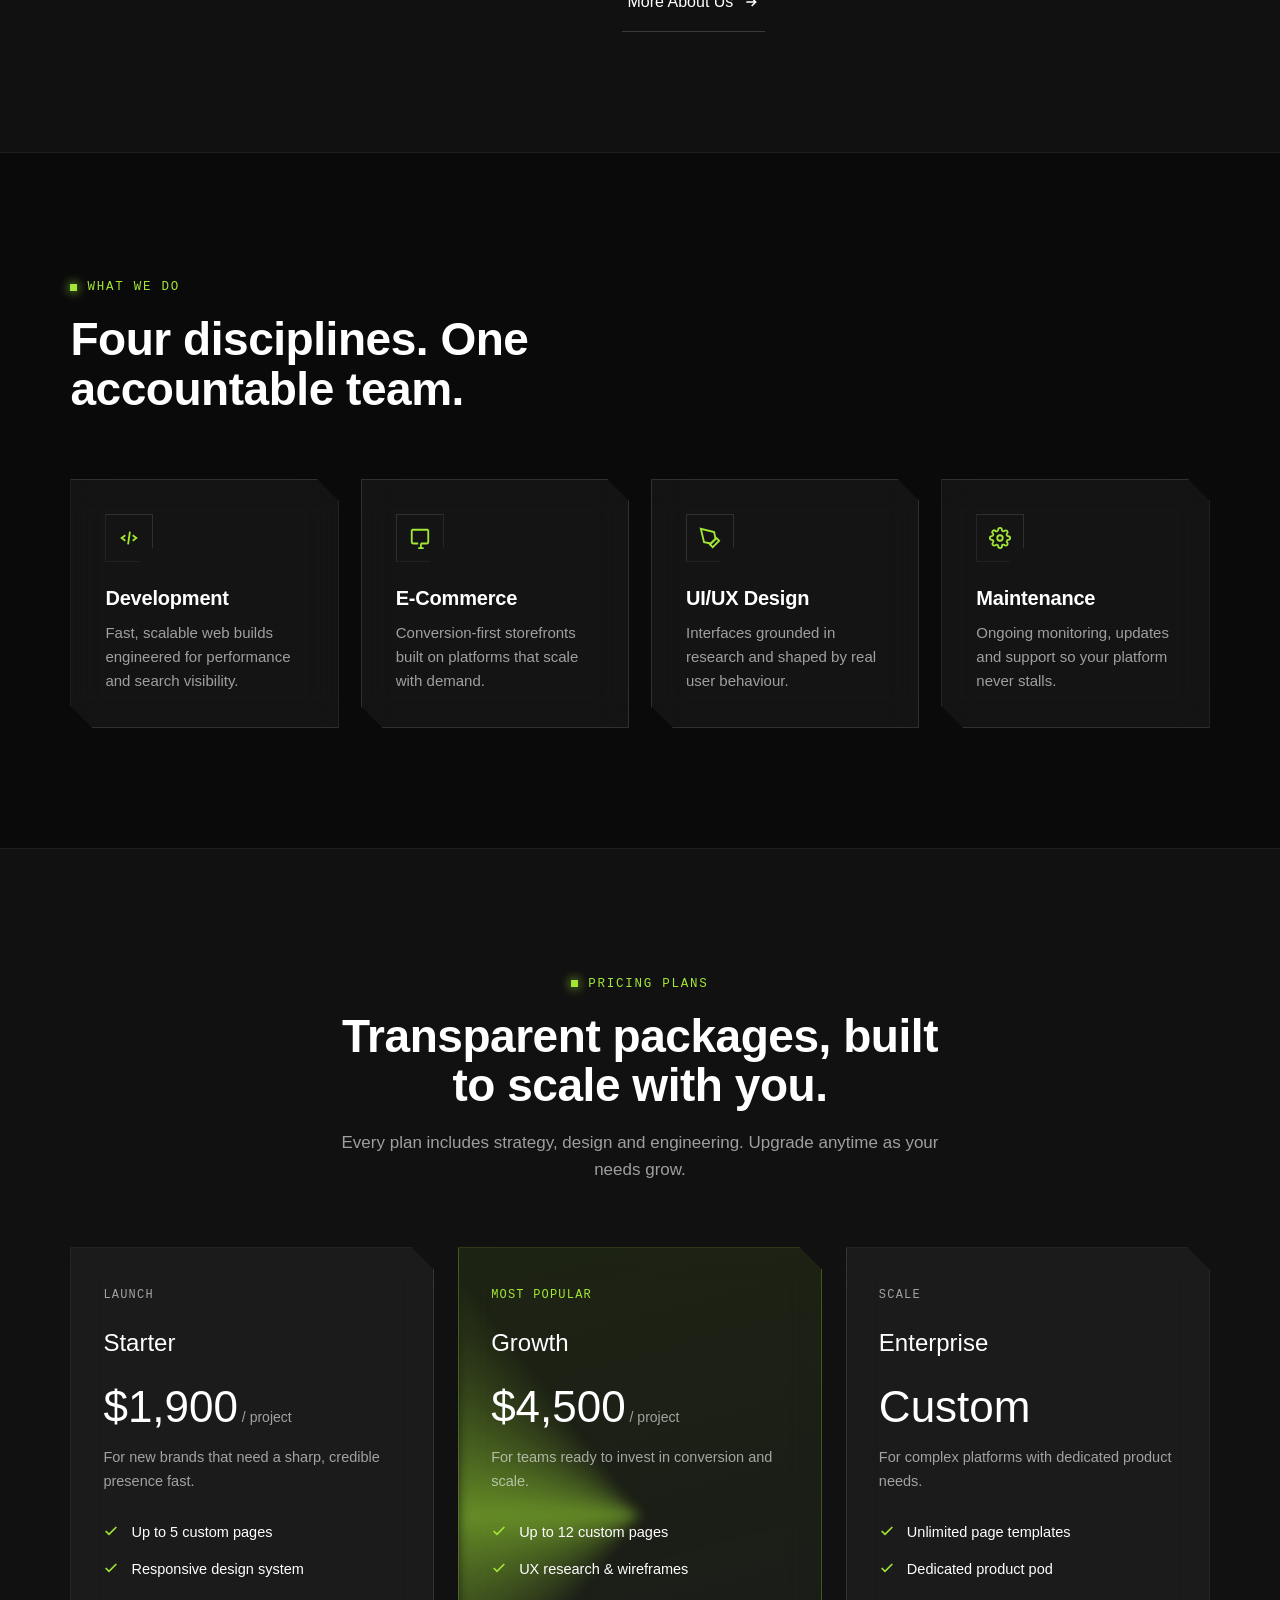
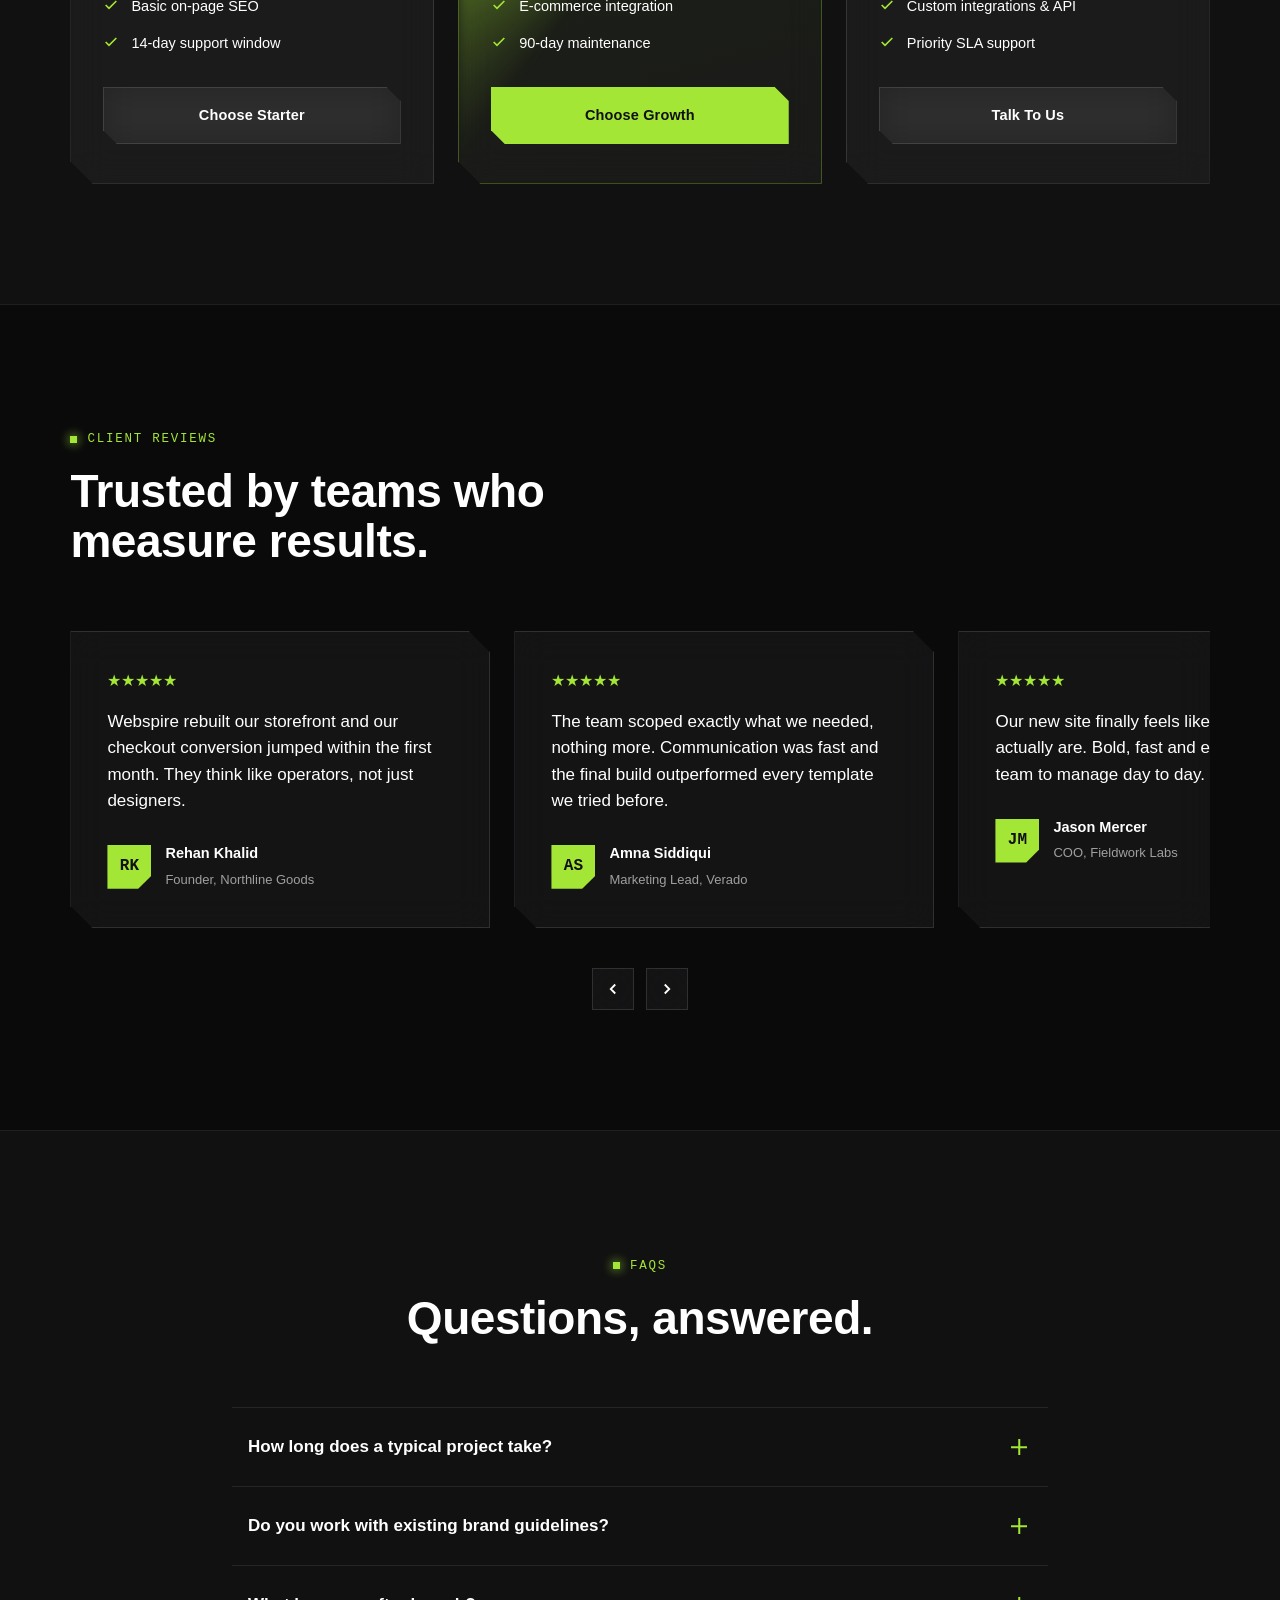
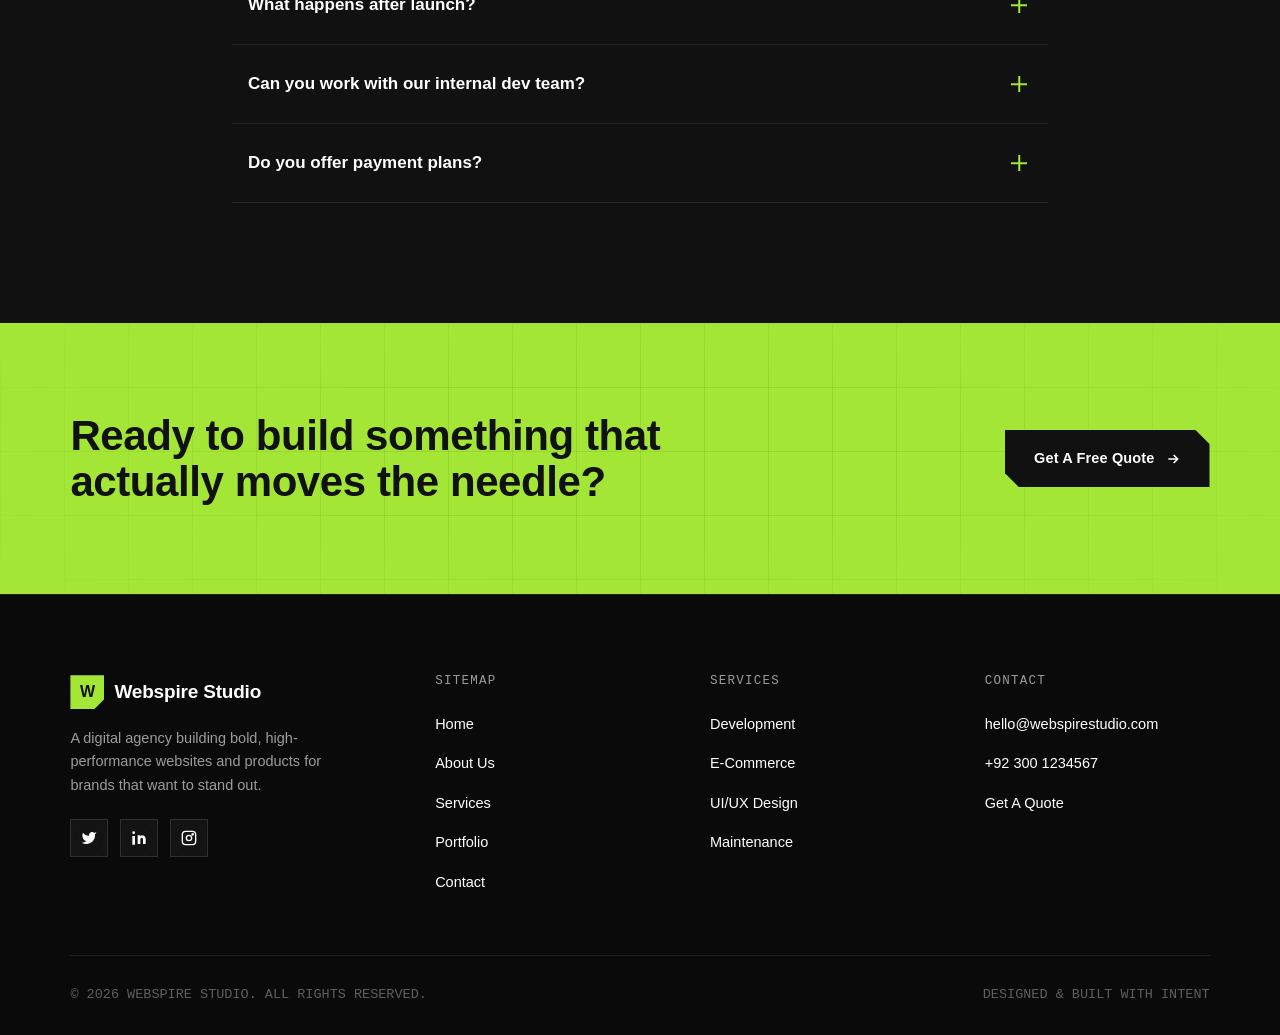
==== commit a1b78617: "Update index.html to remove unused elements Removed the 'View Our Work' button and hero stats sectio" ====
--- a/index.html
+++ b/index.html
@@ -58,13 +58,7 @@
         <a href="contact.html" class="btn btn-primary">Start A Project
           <svg viewBox="0 0 24 24" fill="none" stroke="currentColor" stroke-width="2.4"><path d="M5 12h14M13 6l6 6-6 6"/></svg>
         </a>
-        <a href="portfolio.html" class="btn btn-outline">View Our Work</a>
-      </div>
-    </div>
-    <div class="hero-stats">
-      <div class="hero-stat"><b data-count="120+">0+</b><span>// Projects Shipped</span></div>
-      <div class="hero-stat"><b data-count="98%">0%</b><span>// Client Retention</span></div>
-      <div class="hero-stat"><b data-count="6.4x">0x</b><span>// Avg. Conversion Lift</span></div>
+      </div>
     </div>
   </div>
   <div class="hero-marquee">
@@ -81,7 +75,6 @@
     <div class="reveal">
       <div class="about-visual">
         <img src="https://images.unsplash.com/photo-1522071820081-009f0129c71c?q=80&w=1200&auto=format&fit=crop" alt="Webspire Studio team collaborating on a digital product">
-        <span class="tag mono">EST. 2018 — Europe / REMOTE</span>
       </div>
     </div>
     <div class="reveal">
--- a/assets/style.css
+++ b/assets/style.css
@@ -0,0 +1,575 @@
+/* =========================================================
+   WEBSPIRE STUDIO — Design tokens v2
+   Palette: Black #111111 / Dark Gray #2D2D2D / Lime #A3E635 / White / Light Gray #F5F5F5
+   Direction: glass surfaces, ambient glow, restrained premium motion
+   Type: Unbounded (display) + Plus Jakarta Sans (body) + Space Mono (utility)
+   ========================================================= */
+:root{
+  --void:#0a0a0b;
+  --ink:#111111;
+  --charcoal:#2d2d2d;
+  --charcoal-2:#1b1b1c;
+  --lime:#a3e635;
+  --lime-dim:#87c22a;
+  --lime-glow:rgba(163,230,53,.45);
+  --white:#ffffff;
+  --fog:#f5f5f5;
+
+  --mist:rgba(245,245,245,.62);
+  --mist-dim:rgba(245,245,245,.36);
+  --line:rgba(245,245,245,.09);
+  --line-strong:rgba(245,245,245,.18);
+
+  --glass:rgba(245,245,245,.045);
+  --glass-hover:rgba(245,245,245,.075);
+  --glass-border:rgba(245,245,245,.12);
+  --glass-border-hover:rgba(245,245,245,.22);
+  --blur:blur(18px);
+
+  --font-display:'Unbounded', 'Sora', sans-serif;
+  --font-body:'Plus Jakarta Sans', sans-serif;
+  --font-mono:'Space Mono', monospace;
+
+  --container:min(1760px, 94vw);
+  --ease:cubic-bezier(.16,.84,.44,1);
+  --ease-spring:cubic-bezier(.34,1.56,.64,1);
+}
+
+*,*::before,*::after{box-sizing:border-box;}
+html{scroll-behavior:smooth;max-width:100%;overflow-x:hidden;}
+@media (prefers-reduced-motion: reduce){
+  html{scroll-behavior:auto;}
+  *,*::before,*::after{animation-duration:.001ms !important;animation-iteration-count:1 !important;transition-duration:.001ms !important;scroll-behavior:auto !important;}
+}
+
+body{
+  margin:0;
+  width:100%;
+  max-width:100%;
+  background:var(--ink);
+  color:var(--white);
+  font-family:var(--font-body);
+  font-size:16px;
+  line-height:1.6;
+  -webkit-font-smoothing:antialiased;
+  overflow-x:hidden;
+  position:relative;
+  word-wrap:break-word;
+  overflow-wrap:break-word;
+}
+
+img,svg,video{max-width:100%;}
+img{display:block;}
+a{color:inherit;text-decoration:none;}
+ul{margin:0;padding:0;list-style:none;}
+button{font-family:inherit;cursor:pointer;}
+h1,h2,h3,h4{font-family:var(--font-display);margin:0;line-height:1.08;letter-spacing:-0.01em;font-weight:600;}
+p{margin:0;}
+
+::selection{background:var(--lime);color:var(--ink);}
+:focus-visible{outline:2px solid var(--lime);outline-offset:3px;}
+
+.container{width:100%;max-width:var(--container);margin:0 auto;padding:0 32px;box-sizing:border-box;}
+.mono{font-family:var(--font-mono);}
+.text-lime{color:var(--lime);}
+.text-mist{color:var(--mist);}
+
+/* ---------- Scroll progress ---------- */
+.scroll-progress{
+  position:fixed;top:0;left:0;height:2.5px;width:0%;
+  background:linear-gradient(90deg,var(--lime-dim),var(--lime));
+  z-index:2000;
+  box-shadow:0 0 12px 1px var(--lime-glow);
+  transition:width .08s linear;
+}
+
+/* ---------- Eyebrow ---------- */
+.eyebrow{
+  display:inline-flex;align-items:center;gap:10px;
+  font-family:var(--font-mono);font-size:12.5px;letter-spacing:.14em;text-transform:uppercase;
+  color:var(--lime);margin-bottom:18px;
+}
+.eyebrow::before{
+  content:'';width:7px;height:7px;background:var(--lime);
+  box-shadow:0 0 10px 2px var(--lime-glow);display:inline-block;
+  animation:blink 1.6s ease-in-out infinite;
+}
+@keyframes blink{0%,100%{opacity:1;}50%{opacity:.25;}}
+
+/* ---------- Buttons ---------- */
+.btn{
+  position:relative;
+  display:inline-flex;align-items:center;justify-content:center;gap:10px;
+  padding:16px 28px;font-family:var(--font-body);font-weight:700;font-size:14.5px;letter-spacing:.01em;
+  border:1px solid transparent;overflow:hidden;isolation:isolate;
+  clip-path:polygon(0 0,calc(100% - 14px) 0,100% 14px,100% 100%,14px 100%,0 calc(100% - 14px));
+  transition:transform .4s var(--ease-spring),background .3s ease,color .3s ease,box-shadow .35s ease,border-color .3s ease;
+  will-change:transform;
+}
+.btn svg{width:16px;height:16px;transition:transform .35s var(--ease);position:relative;z-index:1;}
+.btn span{position:relative;z-index:1;}
+.btn::before{
+  content:'';position:absolute;inset:0;z-index:-1;
+  background:linear-gradient(120deg, transparent 20%, rgba(255,255,255,.35) 50%, transparent 80%);
+  transform:translateX(-120%);
+  transition:transform .7s var(--ease);
+}
+.btn:hover::before{transform:translateX(120%);}
+
+.btn-primary{background:var(--lime);color:var(--ink);}
+.btn-primary:hover{box-shadow:0 8px 30px -6px var(--lime-glow), 0 0 0 1px var(--lime);}
+.btn-primary:hover svg{transform:translate(3px,-3px);}
+
+.btn-outline{
+  background:var(--glass);color:var(--white);border:1px solid var(--glass-border);
+  backdrop-filter:var(--blur);-webkit-backdrop-filter:var(--blur);
+}
+.btn-outline:hover{border-color:var(--lime);color:var(--lime);background:rgba(163,230,53,.06);box-shadow:0 8px 30px -10px var(--lime-glow);}
+
+.btn-ghost{background:transparent;color:var(--white);padding:16px 6px;clip-path:none;border-bottom:1px solid var(--line-strong);}
+.btn-ghost:hover{color:var(--lime);border-color:var(--lime);gap:16px;}
+.btn-block{width:100%;}
+
+/* dark button used on lime CTA band */
+.btn-dark{background:var(--ink);color:var(--white);}
+.btn-dark:hover{box-shadow:0 8px 30px -8px rgba(0,0,0,.5);background:var(--charcoal-2);}
+
+/* ---------- Navbar ---------- */
+.nav{
+  position:fixed;top:0;left:0;right:0;z-index:1000;
+  padding:22px 0;
+  transition:padding .35s var(--ease),background .35s ease,border-color .35s ease;
+  border-bottom:1px solid transparent;
+}
+.nav.is-scrolled{
+  padding:14px 0;
+  border-bottom:1px solid var(--line);
+}
+/* Backdrop blur is applied via a pseudo-element rather than directly on .nav,
+   because a backdrop-filter on .nav would make .nav a new containing block
+   for its fixed-position descendants (e.g. .mobile-menu), which broke the
+   mobile menu's full-screen positioning once the page was scrolled. */
+.nav.is-scrolled::before{
+  content:'';
+  position:absolute;
+  inset:0;
+  z-index:-1;
+  background:rgba(10,10,11,0.72);
+  backdrop-filter:blur(20px) saturate(140%);-webkit-backdrop-filter:blur(20px) saturate(140%);
+}
+.nav .container{display:flex;align-items:center;justify-content:space-between;gap:24px;}
+.brand{display:flex;align-items:center;gap:10px;font-family:var(--font-display);font-size:19px;font-weight:600;letter-spacing:-.01em;}
+.brand .mark{
+  width:34px;height:34px;background:var(--lime);
+  display:flex;align-items:center;justify-content:center;
+  clip-path:polygon(0 0,100% 0,100% 70%,70% 100%,0 100%);
+  color:var(--ink);font-weight:800;font-size:16px;
+  transition:transform .4s var(--ease-spring);
+}
+.brand:hover .mark{transform:rotate(-8deg) scale(1.08);}
+.nav-links{display:flex;align-items:center;gap:38px;}
+.nav-links a{font-size:14.5px;font-weight:500;color:var(--mist);position:relative;padding:4px 0;transition:color .25s ease;}
+.nav-links a::after{content:'';position:absolute;left:0;bottom:0;height:1px;width:0;background:var(--lime);box-shadow:0 0 8px var(--lime-glow);transition:width .35s var(--ease);}
+.nav-links a:hover,.nav-links a.active{color:var(--white);}
+.nav-links a.active::after,.nav-links a:hover::after{width:100%;}
+.nav-cta{display:flex;align-items:center;gap:22px;}
+.nav-toggle{
+  display:none;width:40px;height:40px;border:1px solid var(--glass-border);background:var(--glass);
+  align-items:center;justify-content:center;flex-direction:column;gap:5px;
+  backdrop-filter:var(--blur);
+}
+.nav-toggle span{width:18px;height:1.5px;background:var(--white);transition:all .3s ease;}
+.nav-toggle.open span:nth-child(1){transform:translateY(6.5px) rotate(45deg);}
+.nav-toggle.open span:nth-child(2){opacity:0;}
+.nav-toggle.open span:nth-child(3){transform:translateY(-6.5px) rotate(-45deg);}
+
+/* mobile menu hidden by default at ALL breakpoints; only shown via media query below */
+.mobile-menu{display:none;}
+
+/* ---------- Sections ---------- */
+section{position:relative;padding:120px 0;}
+.section-tight{padding:80px 0;}
+.section-head{max-width:640px;margin-bottom:64px;}
+.section-head.center{margin-left:auto;margin-right:auto;text-align:center;}
+.section-head h2{font-size:clamp(30px,4vw,46px);}
+.section-head p{margin-top:18px;color:var(--mist);font-size:17px;}
+.divider{height:1px;background:var(--line);border:none;margin:0;}
+
+.grid-bg{
+  position:absolute;inset:0;
+  background-image:linear-gradient(var(--line) 1px, transparent 1px),linear-gradient(90deg, var(--line) 1px, transparent 1px);
+  background-size:64px 64px;
+  mask-image:radial-gradient(ellipse 80% 60% at 50% 0%, black 40%, transparent 90%);
+  pointer-events:none;
+}
+
+/* ---------- Hero w/ cursor spotlight ---------- */
+.hero{padding:180px 0 120px;position:relative;overflow:hidden;background:var(--ink);}
+.hero-spotlight{
+  position:absolute;inset:0;pointer-events:none;z-index:1;
+  background:radial-gradient(560px circle at var(--mx,50%) var(--my,20%), rgba(163,230,53,.10), transparent 70%);
+  transition:background .1s ease-out;
+}
+.hero-glow{
+  position:absolute;width:900px;height:900px;top:-420px;right:-320px;
+  background:radial-gradient(circle, rgba(45,45,45,.9) 0%, rgba(45,45,45,0) 68%);
+  filter:blur(10px);animation:drift 14s ease-in-out infinite alternate;pointer-events:none;
+}
+.hero-glow-2{
+  position:absolute;width:600px;height:600px;bottom:-320px;left:-260px;
+  background:radial-gradient(circle, rgba(163,230,53,.16) 0%, rgba(163,230,53,0) 70%);
+  filter:blur(10px);animation:drift 16s ease-in-out infinite alternate-reverse;pointer-events:none;
+}
+@keyframes drift{0%{transform:translate(0,0) scale(1);}100%{transform:translate(-40px,50px) scale(1.08);}}
+
+.hero-inner{position:relative;z-index:2;display:grid;grid-template-columns:minmax(0,1.15fr) minmax(0,.85fr);gap:60px;align-items:end;}
+.hero h1{font-size:clamp(40px,5.4vw,72px);}
+.hero h1 span{display:block;}
+.hero h1 .text-lime{
+  background:linear-gradient(95deg, var(--lime) 20%, #d4f57e 50%, var(--lime) 80%);
+  background-size:200% auto;-webkit-background-clip:text;background-clip:text;color:transparent;
+  animation:sheen 5s linear infinite;
+}
+@keyframes sheen{to{background-position:200% center;}}
+.hero-lede{margin-top:26px;font-size:18px;color:var(--mist);max-width:480px;}
+.hero-actions{display:flex;gap:16px;margin-top:42px;flex-wrap:wrap;}
+.hero-stats{display:flex;flex-direction:column;gap:26px;border-left:1px solid var(--line);padding-left:32px;}
+.hero-stat b{display:block;font-family:var(--font-display);font-size:34px;color:var(--lime);}
+.hero-stat span{font-size:13.5px;color:var(--mist);font-family:var(--font-mono);letter-spacing:.03em;}
+
+.hero-marquee{
+  margin-top:90px;border-top:1px solid var(--line);border-bottom:1px solid var(--line);
+  padding:22px 0;overflow:hidden;white-space:nowrap;position:relative;z-index:2;
+  -webkit-mask-image:linear-gradient(90deg,transparent,black 8%,black 92%,transparent);
+  mask-image:linear-gradient(90deg,transparent,black 8%,black 92%,transparent);
+}
+.hero-marquee .track{display:inline-flex;gap:60px;animation:scroll-left 26s linear infinite;}
+.hero-marquee span{font-family:var(--font-mono);font-size:13px;letter-spacing:.1em;color:var(--mist-dim);text-transform:uppercase;}
+@keyframes scroll-left{0%{transform:translateX(0);}100%{transform:translateX(-50%);}}
+
+/* ---------- Glass surface base (cards, panels) ---------- */
+.card,.plan,.testi-card,.value-card,.contact-info-card,.usp-cell,.process-cell{
+  background:var(--glass);
+  border:1px solid var(--glass-border);
+  backdrop-filter:var(--blur);-webkit-backdrop-filter:var(--blur);
+  transition:border-color .35s ease,transform .4s var(--ease),background .35s ease,box-shadow .4s ease;
+}
+
+/* ---------- Cards (bracket / cut-corner motif) ---------- */
+.card{
+  padding:34px;position:relative;
+  clip-path:polygon(0 0,calc(100% - 22px) 0,100% 22px,100% 100%,22px 100%,0 calc(100% - 22px));
+}
+.card:hover{border-color:var(--glass-border-hover);transform:translateY(-8px);background:var(--glass-hover);box-shadow:0 20px 50px -20px rgba(0,0,0,.6), 0 0 0 1px rgba(163,230,53,.08);}
+.card .num{font-family:var(--font-mono);color:var(--mist-dim);font-size:13px;}
+.feature-icon{
+  width:48px;height:48px;border:1px solid var(--glass-border);
+  display:flex;align-items:center;justify-content:center;margin-bottom:26px;color:var(--lime);
+  clip-path:polygon(0 0,100% 0,100% 70%,70% 100%,0 100%);
+  transition:transform .4s var(--ease-spring),box-shadow .4s ease;
+}
+.card:hover .feature-icon{transform:scale(1.08) rotate(-4deg);box-shadow:0 0 20px -4px var(--lime-glow);}
+.card h3{font-size:20px;margin-bottom:12px;}
+.card p{color:var(--mist);font-size:15px;}
+.grid-3{display:grid;grid-template-columns:repeat(3,minmax(0,1fr));gap:26px;}
+.grid-2{display:grid;grid-template-columns:repeat(2,minmax(0,1fr));gap:26px;}
+.grid-4{display:grid;grid-template-columns:repeat(4,minmax(0,1fr));gap:22px;}
+
+/* ---------- About overview (home) ---------- */
+.about-split{display:grid;grid-template-columns:minmax(0,.9fr) minmax(0,1.1fr);gap:70px;align-items:center;}
+.about-visual{
+  position:relative;aspect-ratio:1/1.05;background:var(--charcoal-2);border:1px solid var(--line);
+  clip-path:polygon(0 0,calc(100% - 36px) 0,100% 36px,100% 100%,36px 100%,0 calc(100% - 36px));
+  overflow:hidden;
+}
+.about-visual img{width:100%;height:100%;object-fit:cover;mix-blend-mode:luminosity;opacity:.85;transition:transform .8s var(--ease),opacity .4s ease;}
+.about-visual:hover img{transform:scale(1.05);opacity:1;}
+.about-visual .tag{
+  position:absolute;bottom:22px;left:22px;background:var(--lime);color:var(--ink);
+  padding:10px 16px;font-family:var(--font-mono);font-size:12px;letter-spacing:.08em;
+}
+.about-list{margin-top:30px;display:flex;flex-direction:column;gap:0;}
+.about-list li{display:flex;gap:18px;padding:20px 0;border-top:1px solid var(--line);align-items:flex-start;transition:padding-left .3s ease;}
+.about-list li:hover{padding-left:8px;}
+.about-list li:last-child{border-bottom:1px solid var(--line);}
+.about-list b{font-family:var(--font-mono);color:var(--lime);font-size:13px;padding-top:3px;}
+
+/* ---------- Pricing ---------- */
+.grid-pricing{display:grid;grid-template-columns:repeat(3,minmax(0,1fr));gap:24px;align-items:stretch;}
+.plan{
+  padding:38px 32px;display:flex;flex-direction:column;position:relative;
+  clip-path:polygon(0 0,calc(100% - 22px) 0,100% 22px,100% 100%,22px 100%,0 calc(100% - 22px));
+}
+.plan:hover{transform:translateY(-10px);border-color:var(--glass-border-hover);}
+.plan.featured{
+  background:linear-gradient(165deg, rgba(163,230,53,.09) 0%, rgba(245,245,245,.04) 100%);
+  border:1px solid rgba(163,230,53,.35);
+}
+.plan.featured::before{
+  content:'';position:absolute;inset:-1px;z-index:-1;opacity:.55;
+  background:conic-gradient(from var(--rot,0deg), transparent 0 60%, var(--lime) 75%, transparent 90%);
+  clip-path:polygon(0 0,calc(100% - 22px) 0,100% 22px,100% 100%,22px 100%,0 calc(100% - 22px));
+  animation:rotate-border 5s linear infinite;
+  filter:blur(6px);
+}
+@keyframes rotate-border{to{--rot:360deg;}}
+.plan-tag{font-family:var(--font-mono);font-size:12px;letter-spacing:.1em;text-transform:uppercase;color:var(--mist);margin-bottom:18px;}
+.plan.featured .plan-tag{color:var(--lime);}
+.plan-name{font-family:var(--font-display);font-size:24px;margin-bottom:10px;}
+.plan-price{font-family:var(--font-display);font-size:44px;margin-bottom:4px;}
+.plan-price span{font-family:var(--font-body);font-size:14px;color:var(--mist);font-weight:400;}
+.plan-desc{color:var(--mist);font-size:14.5px;margin-bottom:28px;}
+.plan-features{margin:0 0 32px;display:flex;flex-direction:column;gap:14px;flex-grow:1;}
+.plan-features li{display:flex;gap:12px;align-items:flex-start;font-size:14.5px;}
+.plan-features li svg{flex-shrink:0;width:16px;height:16px;color:var(--lime);margin-top:2px;}
+
+/* ---------- Testimonials ---------- */
+.testi-wrap{position:relative;}
+.testi-track{display:flex;gap:24px;overflow-x:auto;scroll-snap-type:x mandatory;padding-bottom:8px;scrollbar-width:none;}
+.testi-track::-webkit-scrollbar{display:none;}
+.testi-card{scroll-snap-align:start;flex:0 0 min(420px,86vw);padding:36px;clip-path:polygon(0 0,calc(100% - 22px) 0,100% 22px,100% 100%,22px 100%,0 calc(100% - 22px));}
+.testi-card:hover{border-color:var(--glass-border-hover);transform:translateY(-6px);}
+.testi-quote{font-size:17px;line-height:1.55;color:var(--white);margin-bottom:28px;}
+.testi-person{display:flex;align-items:center;gap:14px;}
+.testi-avatar{width:44px;height:44px;background:var(--lime);color:var(--ink);display:flex;align-items:center;justify-content:center;font-family:var(--font-mono);font-weight:700;clip-path:polygon(0 0,100% 0,100% 70%,70% 100%,0 100%);}
+.testi-person b{display:block;font-size:14.5px;}
+.testi-person span{font-size:13px;color:var(--mist);}
+.testi-stars{display:flex;gap:4px;margin-bottom:16px;color:var(--lime);}
+.testi-nav{display:flex;gap:12px;margin-top:32px;justify-content:center;}
+.testi-nav button{width:42px;height:42px;border:1px solid var(--glass-border);background:var(--glass);color:var(--white);display:flex;align-items:center;justify-content:center;transition:all .3s var(--ease);backdrop-filter:var(--blur);}
+.testi-nav button:hover{border-color:var(--lime);color:var(--lime);transform:scale(1.08);box-shadow:0 0 20px -6px var(--lime-glow);}
+
+/* ---------- FAQ ---------- */
+.faq-item{border-top:1px solid var(--line);transition:background .3s ease;}
+.faq-item:last-child{border-bottom:1px solid var(--line);}
+.faq-item:hover{background:var(--glass);}
+.faq-q{width:100%;background:none;border:none;color:var(--white);display:flex;justify-content:space-between;align-items:center;padding:26px 16px;font-family:var(--font-body);font-size:17px;font-weight:600;text-align:left;}
+.faq-q .plus{width:26px;height:26px;flex-shrink:0;position:relative;margin-left:20px;}
+.faq-q .plus::before,.faq-q .plus::after{content:'';position:absolute;background:var(--lime);top:50%;left:50%;transform:translate(-50%,-50%);transition:transform .3s var(--ease);}
+.faq-q .plus::before{width:16px;height:1.5px;}
+.faq-q .plus::after{width:1.5px;height:16px;}
+.faq-item.open .plus::after{transform:translate(-50%,-50%) rotate(90deg);opacity:0;}
+.faq-a{max-height:0;overflow:hidden;transition:max-height .4s var(--ease);}
+.faq-a-inner{padding:0 16px 28px 16px;color:var(--mist);font-size:15px;max-width:80%;}
+
+/* ---------- CTA band (bold lime, high contrast) ---------- */
+.cta-band{background:var(--lime);padding:90px 0;position:relative;overflow:hidden;}
+.cta-band .grid-bg{background-image:linear-gradient(rgba(17,17,17,.08) 1px, transparent 1px),linear-gradient(90deg, rgba(17,17,17,.08) 1px, transparent 1px);mask-image:radial-gradient(ellipse 70% 100% at 50% 50%, black 30%, transparent 85%);}
+.cta-inner{position:relative;z-index:2;display:flex;justify-content:space-between;align-items:center;gap:40px;flex-wrap:wrap;}
+.cta-inner h2{font-size:clamp(28px,3.6vw,42px);max-width:600px;color:var(--ink);}
+
+/* ---------- Footer ---------- */
+footer{background:var(--void);border-top:1px solid var(--line);padding:80px 0 30px;}
+.footer-top{display:grid;grid-template-columns:minmax(0,1.4fr) repeat(3,minmax(0,1fr));gap:50px;padding-bottom:60px;}
+.footer-brand p{color:var(--mist);margin-top:18px;font-size:14.5px;max-width:280px;}
+.footer-col h4{font-family:var(--font-mono);font-size:12.5px;letter-spacing:.1em;text-transform:uppercase;color:var(--mist);margin-bottom:22px;font-weight:500;}
+.footer-col ul{display:flex;flex-direction:column;gap:14px;}
+.footer-col a{font-size:14.5px;color:var(--white);transition:color .25s ease,padding-left .25s ease;}
+.footer-col a:hover{color:var(--lime);padding-left:6px;}
+.footer-social{display:flex;gap:12px;margin-top:22px;}
+.footer-social a{width:38px;height:38px;border:1px solid var(--glass-border);background:var(--glass);display:flex;align-items:center;justify-content:center;transition:all .3s ease;backdrop-filter:var(--blur);}
+.footer-social a:hover{border-color:var(--lime);color:var(--lime);transform:translateY(-3px);box-shadow:0 8px 20px -8px var(--lime-glow);}
+.footer-bottom{border-top:1px solid var(--line);padding-top:28px;display:flex;justify-content:space-between;align-items:center;flex-wrap:wrap;gap:14px;font-size:13.5px;color:var(--mist-dim);font-family:var(--font-mono);}
+
+/* ---------- Page hero (inner pages) ---------- */
+.page-hero{padding:170px 0 90px;position:relative;overflow:hidden;}
+.page-hero h1{font-size:clamp(36px,5vw,60px);max-width:820px;}
+.page-hero .lede{margin-top:22px;font-size:17px;color:var(--mist);max-width:600px;}
+.breadcrumb{display:flex;align-items:center;gap:10px;font-family:var(--font-mono);font-size:12.5px;color:var(--mist-dim);margin-bottom:26px;text-transform:uppercase;letter-spacing:.06em;}
+.breadcrumb a{transition:color .25s ease;}
+.breadcrumb a:hover{color:var(--lime);}
+.breadcrumb .sep{color:var(--mist-dim);}
+.breadcrumb .cur{color:var(--lime);}
+
+/* ---------- Reveal on scroll ---------- */
+.reveal{opacity:0;transform:translateY(28px);transition:opacity .7s var(--ease),transform .7s var(--ease);}
+.reveal.in{opacity:1;transform:translateY(0);}
+.reveal-stagger > *{transition-delay:calc(var(--i,0) * 90ms);}
+
+/* ---------- About page specifics ---------- */
+.value-row{display:grid;grid-template-columns:repeat(4,minmax(0,1fr));gap:22px;}
+.value-card{padding:30px 26px 26px;}
+.value-card:hover{transform:translateY(-8px);border-color:var(--glass-border-hover);}
+.timeline{display:flex;flex-direction:column;}
+.tl-item{display:grid;grid-template-columns:120px minmax(0,1fr);gap:36px;padding:36px 0;border-top:1px solid var(--line);transition:padding-left .3s ease;}
+.tl-item:hover{padding-left:8px;}
+.tl-item:last-child{border-bottom:1px solid var(--line);}
+.tl-year{font-family:var(--font-mono);color:var(--lime);font-size:15px;padding-top:2px;}
+.tl-item h3{font-size:20px;margin-bottom:10px;}
+.tl-item p{color:var(--mist);font-size:15px;max-width:640px;}
+
+.usp-row{display:grid;grid-template-columns:repeat(2,minmax(0,1fr));gap:2px;background:var(--line);border:1px solid var(--line);}
+.usp-cell{padding:44px;border-radius:0;border:none;backdrop-filter:none;-webkit-backdrop-filter:none;background:var(--ink);transition:background .35s ease;}
+.usp-cell:hover{background:var(--charcoal-2);}
+.usp-cell .num{font-family:var(--font-mono);color:var(--lime);font-size:14px;display:block;margin-bottom:20px;}
+.usp-cell h3{font-size:22px;margin-bottom:14px;}
+.usp-cell p{color:var(--mist);font-size:15px;}
+
+/* ---------- Services page ---------- */
+.service-block{display:grid;grid-template-columns:minmax(0,1fr) minmax(0,1fr);gap:70px;align-items:center;padding:90px 0;border-top:1px solid var(--line);}
+.service-block:last-of-type{border-bottom:1px solid var(--line);}
+.service-block.reverse .sb-visual{order:2;}
+.service-block.reverse .sb-copy{order:1;}
+.sb-index{font-family:var(--font-mono);color:var(--mist-dim);font-size:14px;margin-bottom:18px;}
+.sb-copy h2{font-size:clamp(26px,3vw,36px);margin-bottom:20px;}
+.sb-copy > p{color:var(--mist);font-size:16px;margin-bottom:28px;max-width:520px;}
+.sb-checks{display:flex;flex-direction:column;gap:14px;margin-bottom:32px;}
+.sb-checks li{display:flex;gap:12px;font-size:14.5px;align-items:flex-start;}
+.sb-checks li svg{width:16px;height:16px;color:var(--lime);flex-shrink:0;margin-top:3px;}
+.sb-visual{
+  aspect-ratio:4/3.2;background:var(--charcoal-2);border:1px solid var(--line);position:relative;overflow:hidden;
+  clip-path:polygon(0 0,calc(100% - 30px) 0,100% 30px,100% 100%,30px 100%,0 calc(100% - 30px));
+}
+.sb-visual img{width:100%;height:100%;object-fit:cover;opacity:.9;transition:transform .8s var(--ease);}
+.sb-visual:hover img{transform:scale(1.06);}
+.process-row{display:grid;grid-template-columns:repeat(4,minmax(0,1fr));gap:2px;background:var(--line);border:1px solid var(--line);margin-top:20px;}
+.process-cell{padding:32px 24px;border-radius:0;border:none;backdrop-filter:none;-webkit-backdrop-filter:none;background:var(--ink);transition:background .35s ease;}
+.process-cell:hover{background:var(--charcoal-2);}
+.process-cell .num{font-family:var(--font-mono);color:var(--lime);font-size:22px;display:block;margin-bottom:16px;}
+.process-cell h4{font-size:17px;margin-bottom:10px;}
+.process-cell p{color:var(--mist);font-size:14px;}
+
+/* ---------- Portfolio page: project cards w/ image slider ---------- */
+.project-grid{display:grid;grid-template-columns:repeat(2,minmax(0,1fr));gap:32px;}
+.project-card{
+  border:1px solid var(--line);background:var(--charcoal-2);overflow:hidden;
+  clip-path:polygon(0 0,calc(100% - 26px) 0,100% 26px,100% 100%,26px 100%,0 calc(100% - 26px));
+  transition:border-color .35s ease,box-shadow .4s ease,transform .4s var(--ease);
+}
+.project-card:hover{border-color:var(--glass-border-hover);box-shadow:0 25px 60px -25px rgba(0,0,0,.7);transform:translateY(-6px);}
+
+.project-slider{position:relative;aspect-ratio:16/10;overflow:hidden;background:var(--charcoal);}
+.slider-slides{position:relative;width:100%;height:100%;}
+.slider-slides img{
+  position:absolute;inset:0;width:100%;height:100%;object-fit:cover;
+  opacity:0;transition:opacity .6s var(--ease);
+  filter:grayscale(.35) contrast(1.05);
+}
+.slider-slides img.active{opacity:1;}
+.project-card:hover .slider-slides img.active{filter:grayscale(0);}
+.project-slider::after{content:'';position:absolute;inset:0;background:linear-gradient(180deg, transparent 55%, rgba(10,10,11,.75) 100%);pointer-events:none;}
+
+.slider-badge{position:absolute;top:16px;left:16px;z-index:3;background:rgba(10,10,11,.6);backdrop-filter:var(--blur);border:1px solid var(--glass-border);color:var(--lime);font-family:var(--font-mono);font-size:11px;letter-spacing:.08em;text-transform:uppercase;padding:6px 11px;}
+
+.slider-arrow{
+  position:absolute;top:50%;transform:translateY(-50%);z-index:3;
+  width:38px;height:38px;border:1px solid var(--glass-border);background:rgba(10,10,11,.5);backdrop-filter:var(--blur);
+  color:var(--white);display:flex;align-items:center;justify-content:center;
+  opacity:0;transition:opacity .3s ease,background .3s ease,border-color .3s ease;
+}
+.project-slider:hover .slider-arrow{opacity:1;}
+.slider-arrow:hover{background:var(--lime);border-color:var(--lime);color:var(--ink);}
+.slider-arrow.prev{left:14px;}
+.slider-arrow.next{right:14px;}
+
+.slider-dots{position:absolute;bottom:14px;left:50%;transform:translateX(-50%);z-index:3;display:flex;gap:7px;}
+.slider-dots .dot{width:6px;height:6px;border-radius:50%;background:rgba(245,245,245,.4);border:none;padding:0;transition:all .3s ease;}
+.slider-dots .dot.active{background:var(--lime);width:18px;border-radius:3px;}
+
+.project-body{padding:28px 30px 30px;}
+.project-meta{display:flex;justify-content:space-between;align-items:center;margin-bottom:14px;}
+.project-meta span{font-family:var(--font-mono);font-size:12px;letter-spacing:.05em;color:var(--mist-dim);text-transform:uppercase;}
+.project-body h3{font-size:22px;margin-bottom:12px;}
+.project-body p{color:var(--mist);font-size:14.5px;margin-bottom:24px;}
+
+/* ---------- Contact page ---------- */
+.contact-grid{display:grid;grid-template-columns:minmax(0,.85fr) minmax(0,1.15fr);gap:64px;}
+.contact-info-card{padding:40px;margin-bottom:22px;clip-path:polygon(0 0,calc(100% - 22px) 0,100% 22px,100% 100%,22px 100%,0 calc(100% - 22px));}
+.contact-info-card:hover{border-color:var(--glass-border-hover);transform:translateX(4px);}
+.contact-info-card h4{font-family:var(--font-mono);font-size:12.5px;color:var(--mist);letter-spacing:.08em;text-transform:uppercase;margin-bottom:14px;}
+.contact-info-card a,.contact-info-card p{font-size:17px;overflow-wrap:anywhere;word-break:break-word;}
+.contact-info-card a{transition:color .25s ease;display:inline-block;max-width:100%;}
+.contact-info-card a:hover{color:var(--lime);}
+.contact-info-card .big{font-family:var(--font-display);font-size:22px;}
+.form-field{margin-bottom:26px;}
+.form-field label{display:block;font-family:var(--font-mono);font-size:12.5px;letter-spacing:.06em;text-transform:uppercase;color:var(--mist);margin-bottom:12px;}
+.form-field input,.form-field textarea{width:100%;background:var(--glass);border:1px solid var(--glass-border);color:var(--white);font-family:var(--font-body);font-size:16px;padding:14px 16px;transition:border-color .3s ease,background .3s ease;resize:none;}
+.form-field input::placeholder,.form-field textarea::placeholder{color:var(--mist-dim);}
+.form-field input:focus,.form-field textarea:focus{outline:none;border-color:var(--lime);background:rgba(163,230,53,.04);}
+.form-row{display:grid;grid-template-columns:repeat(2,minmax(0,1fr));gap:26px;}
+.form-note{margin-top:18px;font-size:13px;color:var(--mist-dim);}
+.form-success{display:none;align-items:center;gap:14px;padding:20px 24px;background:rgba(163,230,53,.08);border:1px solid var(--lime);margin-top:24px;font-size:14.5px;}
+.form-success.show{display:flex;}
+.form-success svg{color:var(--lime);flex-shrink:0;}
+.map-strip{margin-top:0;border-top:1px solid var(--line);position:relative;height:340px;overflow:hidden;background:var(--charcoal-2);}
+.map-strip .grid-bg{mask-image:none;opacity:.6;}
+.map-pin{position:absolute;top:50%;left:50%;transform:translate(-50%,-50%);display:flex;flex-direction:column;align-items:center;gap:10px;}
+.map-pin .dot{width:16px;height:16px;background:var(--lime);border-radius:50%;box-shadow:0 0 0 8px rgba(163,230,53,.15),0 0 0 16px rgba(163,230,53,.08);animation:pulse 2s ease-in-out infinite;}
+@keyframes pulse{0%,100%{transform:scale(1);}50%{transform:scale(1.15);}}
+.map-pin span{font-family:var(--font-mono);font-size:12.5px;color:var(--mist);letter-spacing:.05em;}
+
+/* ---------- Responsive ---------- */
+
+/* Laptop / small desktop */
+@media (max-width:1180px){
+  .container{padding:0 28px;}
+}
+
+/* Tablet landscape */
+@media (max-width:1080px){
+  .grid-3,.value-row,.process-row{grid-template-columns:repeat(2,minmax(0,1fr));}
+  .footer-top{grid-template-columns:repeat(2,minmax(0,1fr));row-gap:44px;}
+  .about-split,.contact-grid,.usp-row{grid-template-columns:minmax(0,1fr);}
+  .hero-inner{grid-template-columns:minmax(0,1fr);}
+  .hero-stats{flex-direction:row;border-left:none;border-top:1px solid var(--line);padding-left:0;padding-top:30px;gap:40px;flex-wrap:wrap;}
+  .grid-pricing{grid-template-columns:minmax(0,1fr);max-width:440px;margin:0 auto;}
+  .service-block{grid-template-columns:minmax(0,1fr);gap:40px;}
+  .service-block.reverse .sb-visual,.service-block.reverse .sb-copy{order:unset;}
+  .port-grid,.project-grid{grid-template-columns:minmax(0,1fr);}
+  .port-item.wide{grid-column:span 1;}
+}
+
+/* Tablet portrait */
+@media (max-width:900px){
+  .container{padding:0 24px;}
+  section{padding:96px 0;}
+  .hero{padding:160px 0 96px;}
+  .grid-4{grid-template-columns:repeat(2,minmax(0,1fr));}
+}
+
+/* Mobile */
+@media (max-width:760px){
+  .container{padding:0 20px;}
+  .nav-links,.nav-cta .btn{display:none;}
+  .nav-toggle{display:flex;}
+  .nav-cta{gap:0;}
+  .mobile-menu{
+    display:flex;position:fixed;inset:0;top:64px;background:rgba(10,10,11,.96);backdrop-filter:blur(20px);z-index:999;
+    padding:36px 20px;flex-direction:column;gap:4px;overflow-y:auto;
+    transform:translateY(-12px);opacity:0;pointer-events:none;transition:all .3s ease;
+  }
+  .mobile-menu.open{transform:translateY(0);opacity:1;pointer-events:auto;}
+  .mobile-menu a{font-family:var(--font-display);font-size:24px;padding:15px 0;border-bottom:1px solid var(--line);}
+  .mobile-menu .btn{margin-top:20px;}
+  .grid-3,.grid-4,.value-row,.process-row,.grid-2,.usp-row{grid-template-columns:minmax(0,1fr);}
+  section{padding:72px 0;}
+  .hero{padding:140px 0 64px;}
+  .hero h1{font-size:clamp(34px,10vw,52px);}
+  .hero-lede{font-size:16.5px;}
+  .hero-stats{gap:28px;}
+  .hero-stat b{font-size:28px;}
+  .hero-marquee{margin-top:56px;}
+  .section-head{margin-bottom:44px;}
+  .cta-inner{flex-direction:column;align-items:flex-start;gap:28px;}
+  .cta-inner h2{font-size:clamp(24px,7vw,34px);}
+  .form-row{grid-template-columns:minmax(0,1fr);}
+  .footer-top{grid-template-columns:minmax(0,1fr);gap:36px;}
+  .footer-bottom{flex-direction:column;align-items:flex-start;}
+  .tl-item{grid-template-columns:minmax(0,1fr);gap:10px;}
+  .page-hero{padding:150px 0 64px;}
+}
+
+/* Small phones */
+@media (max-width:420px){
+  .container{padding:0 18px;}
+  .brand{font-size:16px;gap:8px;}
+  .brand .mark{width:28px;height:28px;font-size:13px;}
+  .hero h1{font-size:clamp(30px,11vw,42px);}
+  .btn{padding:14px 20px;font-size:13.5px;}
+  .hero-actions{gap:12px;}
+  .hero-stats{gap:20px 26px;}
+  .eyebrow{font-size:11px;}
+  .plan-price{font-size:36px;}
+  .contact-info-card{padding:28px 22px;}
+  .contact-info-card .big{font-size:18px;}
+}
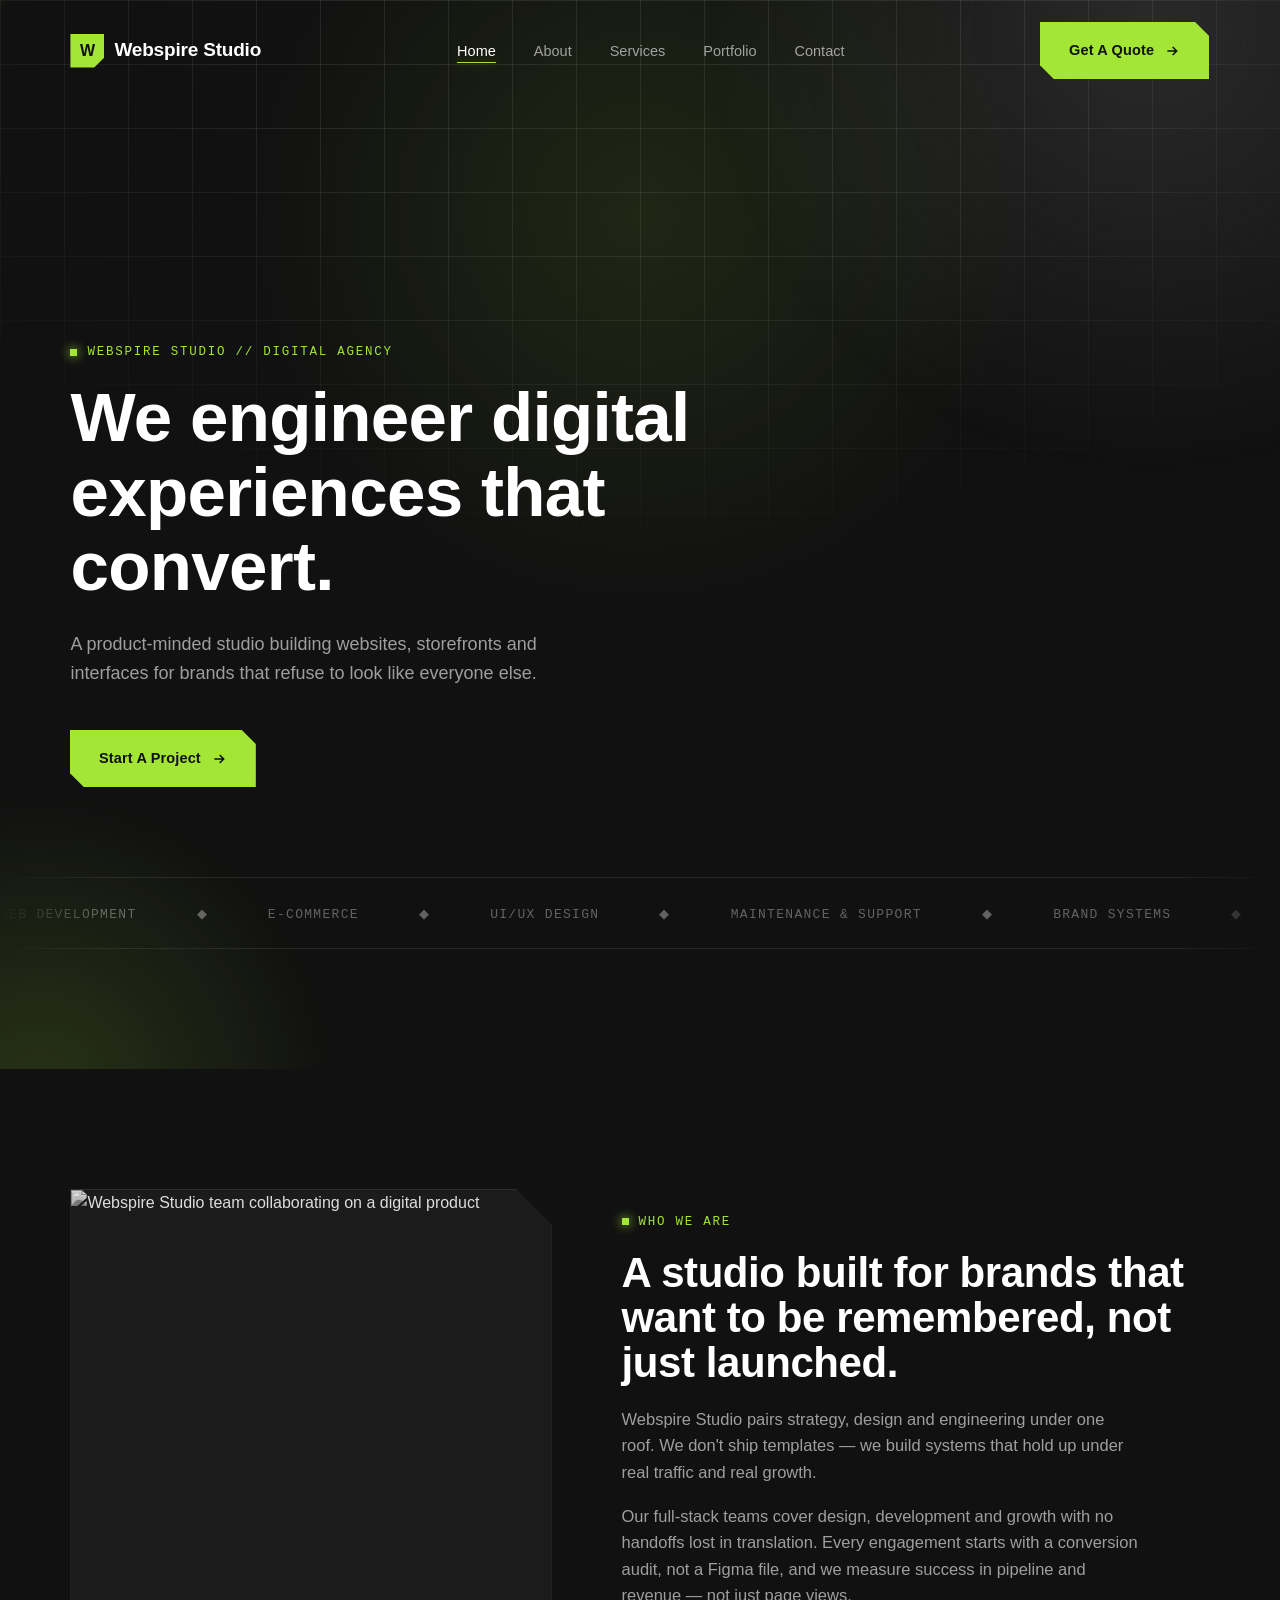
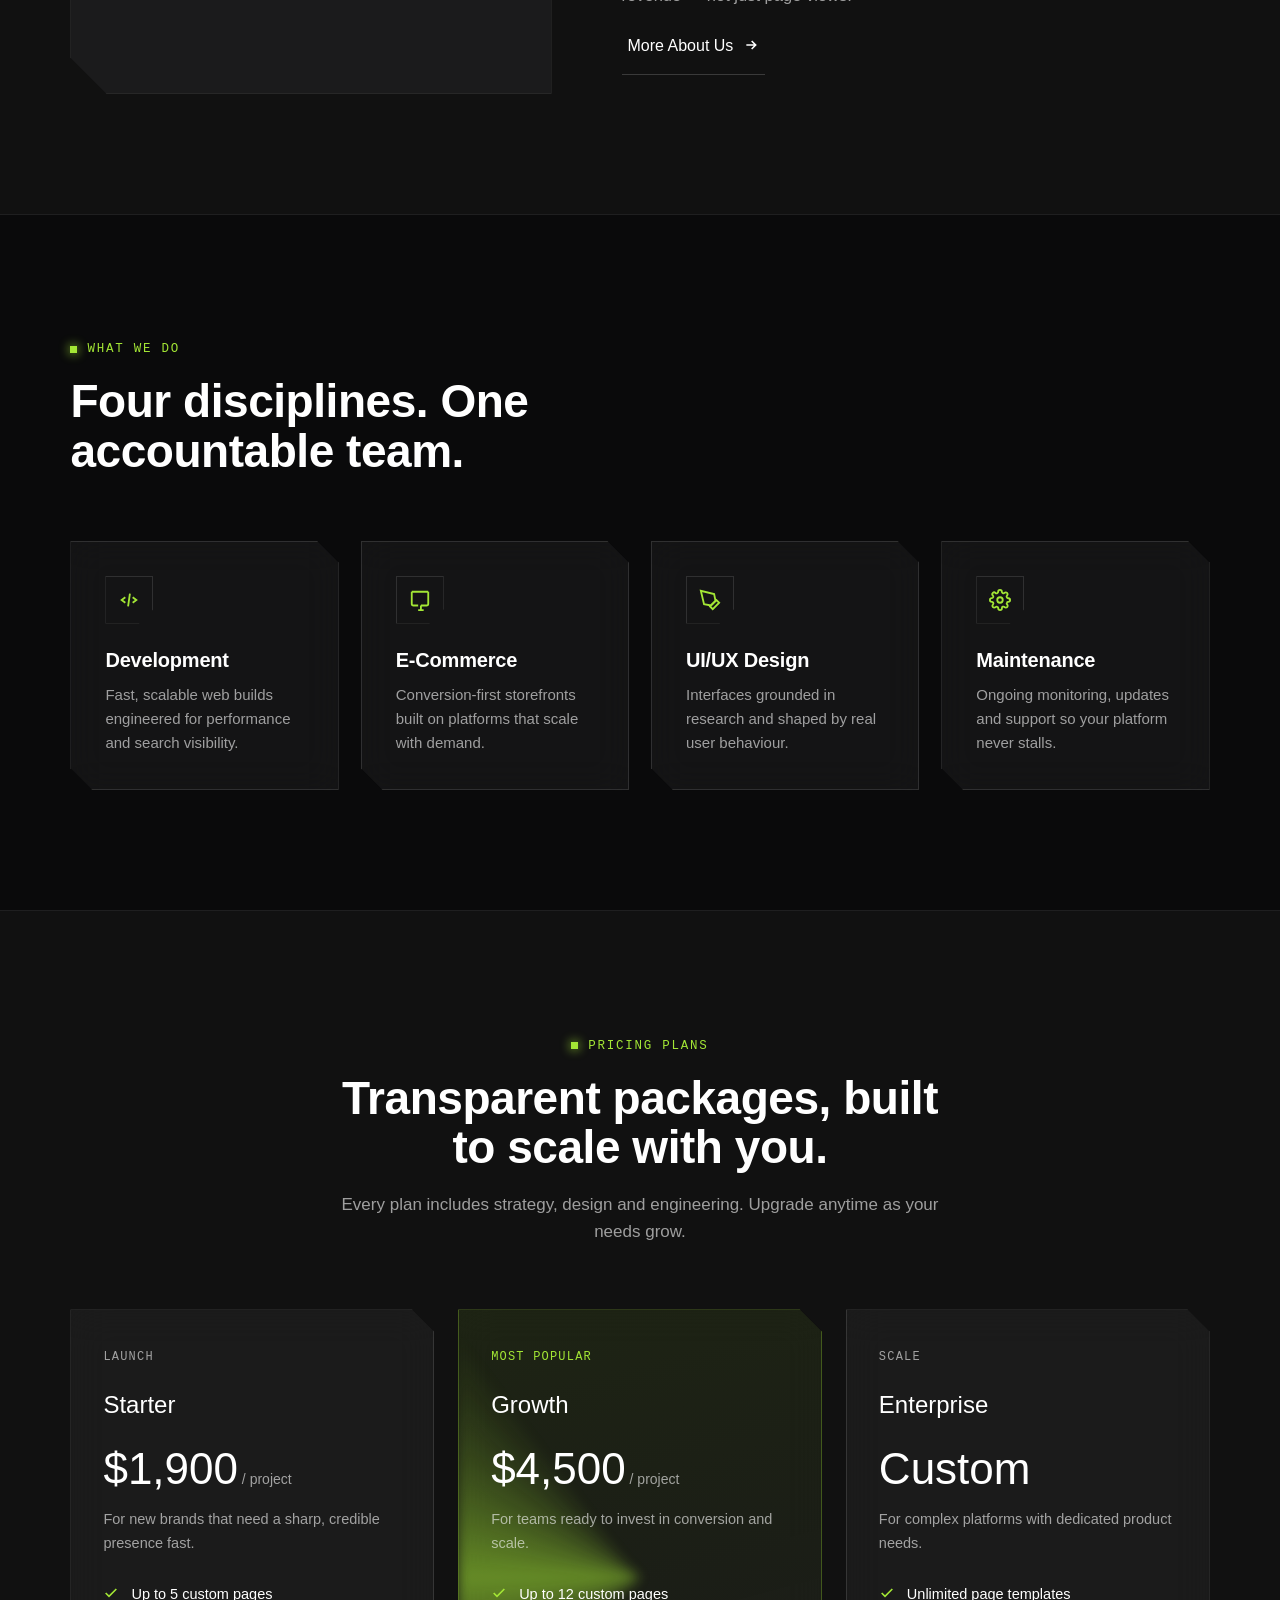
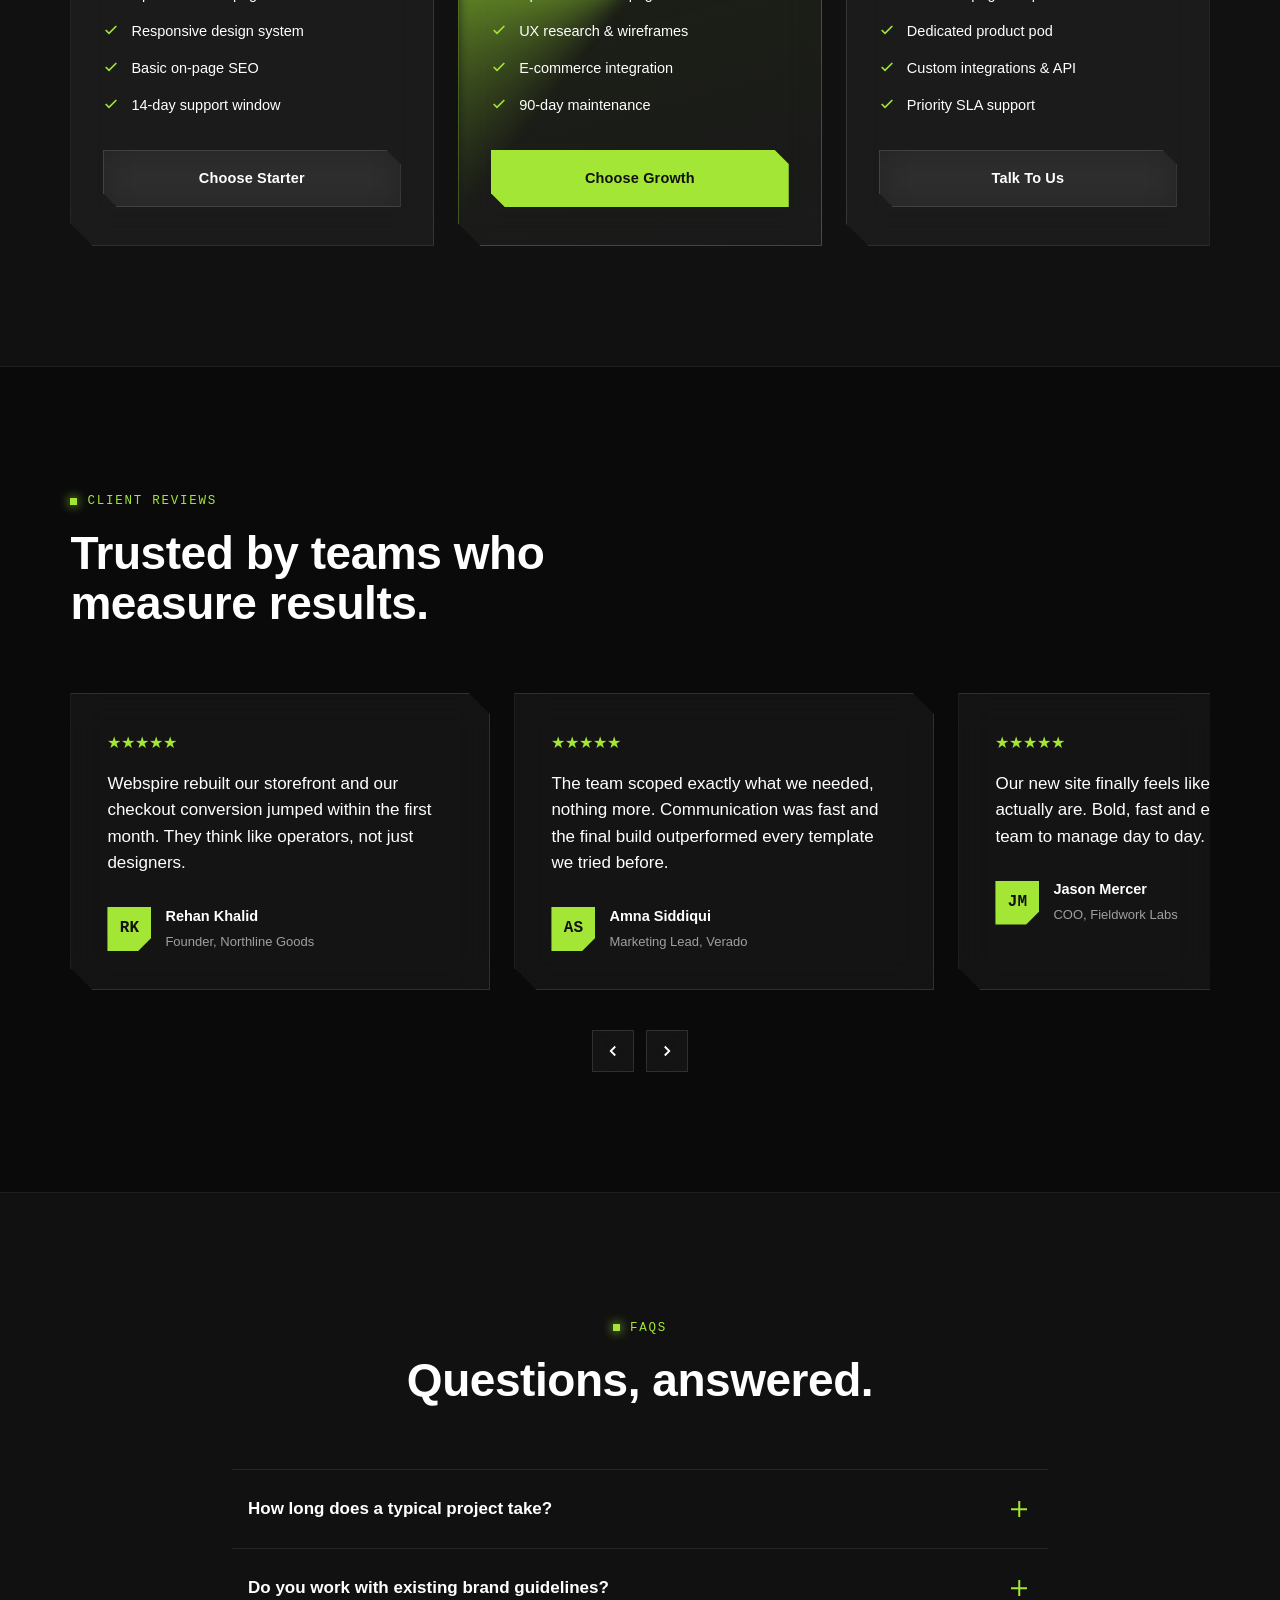
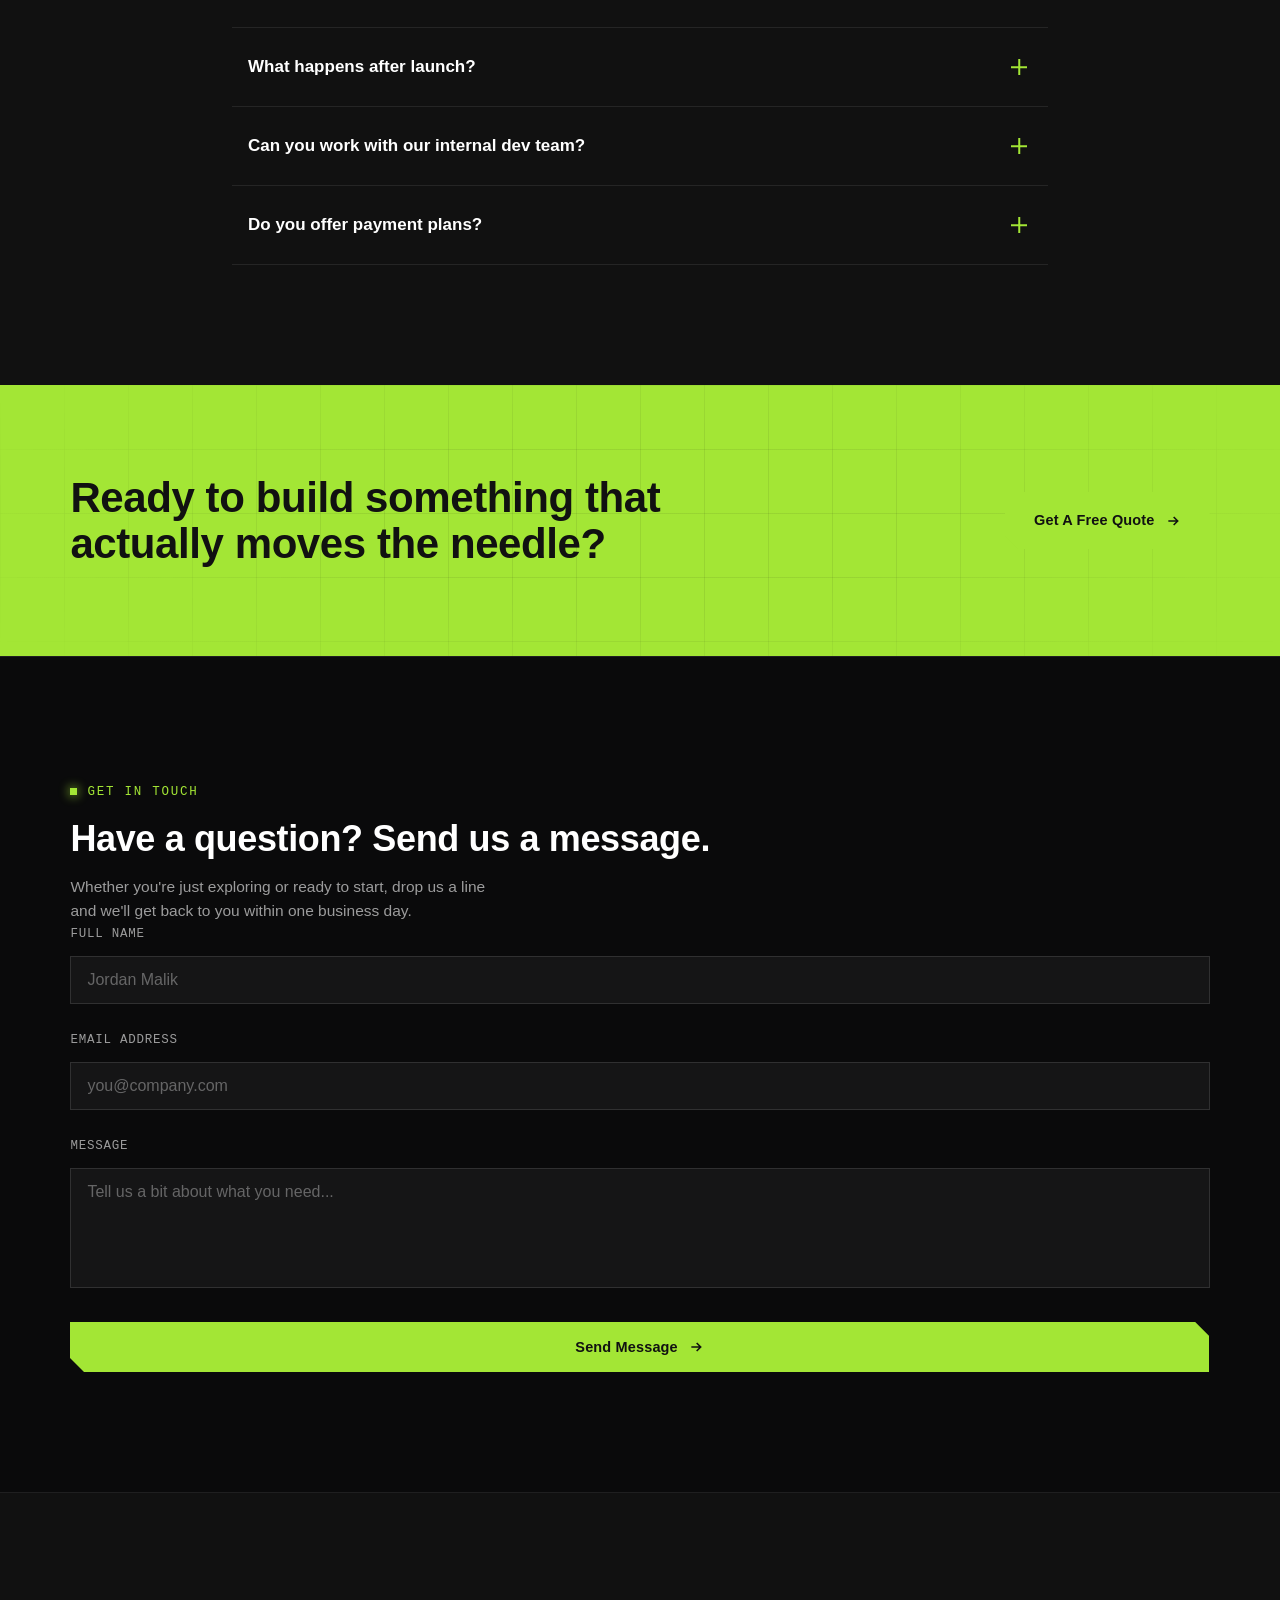
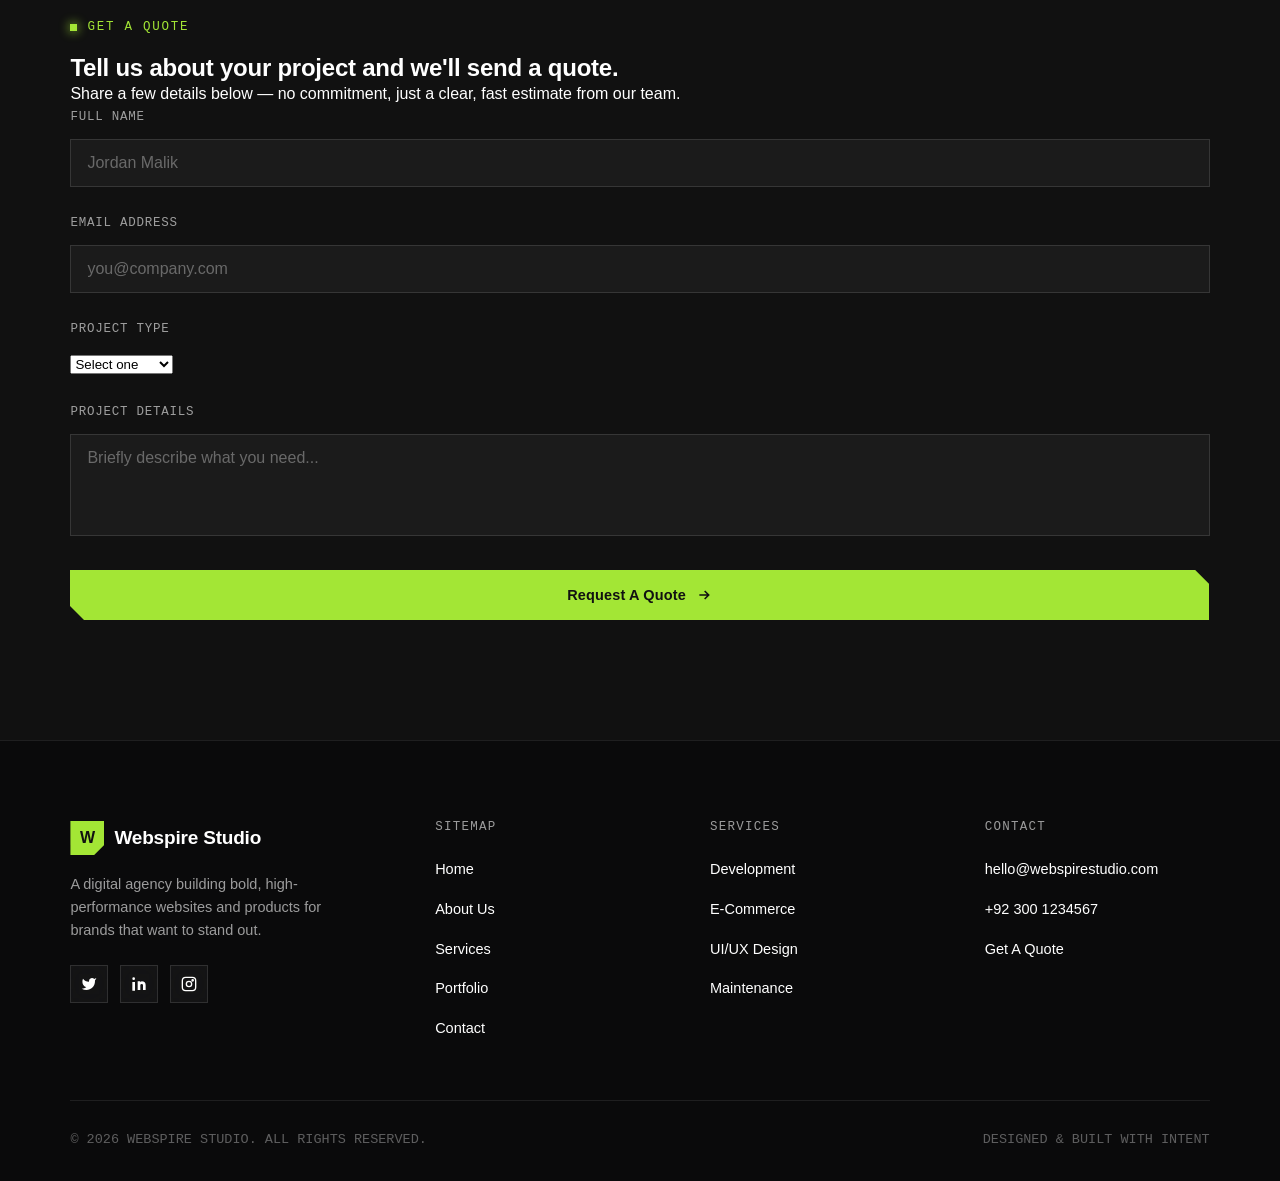
==== commit 1a7ab625: "Update index.html with new sections and forms Refactor hero section and add contact form with quote " ====
--- a/index.html
+++ b/index.html
@@ -42,6 +42,7 @@
 
 <!-- ===================== HERO ===================== -->
 <header class="hero">
+  <div class="hero-video-bg"><canvas aria-hidden="true"></canvas></div>
   <div class="hero-spotlight"></div>
   <div class="hero-glow"></div>
   <div class="hero-glow-2"></div>
@@ -81,11 +82,7 @@
       <span class="eyebrow">Who We Are</span>
       <h2 style="font-size:clamp(28px,3.6vw,42px);">A studio built for brands that want to be remembered, not just launched.</h2>
       <p style="color:var(--mist);margin-top:20px;font-size:16.5px;max-width:520px;">Webspire Studio pairs strategy, design and engineering under one roof. We don't ship templates — we build systems that hold up under real traffic and real growth.</p>
-      <ul class="about-list">
-        <li><b>01</b><span>Full-stack teams covering design, dev and growth — no handoffs lost in translation.</span></li>
-        <li><b>02</b><span>Every engagement starts with a conversion audit, not a Figma file.</span></li>
-        <li><b>03</b><span>We measure success in pipeline and revenue, not just page views.</span></li>
-      </ul>
+      <p style="color:var(--mist);margin-top:18px;font-size:16.5px;max-width:520px;">Our full-stack teams cover design, development and growth with no handoffs lost in translation. Every engagement starts with a conversion audit, not a Figma file, and we measure success in pipeline and revenue — not just page views.</p>
       <a href="about.html" class="btn-ghost" style="margin-top:8px;display:inline-flex;align-items:center;gap:10px;">More About Us
         <svg width="16" height="16" viewBox="0 0 24 24" fill="none" stroke="currentColor" stroke-width="2.4"><path d="M5 12h14M13 6l6 6-6 6"/></svg>
       </a>
@@ -260,13 +257,94 @@
 </section>
 
 <!-- ===================== CTA ===================== -->
-<section class="cta-band">
+<section class="cta-band cta-photo">
   <div class="grid-bg"></div>
   <div class="container cta-inner">
     <h2>Ready to build something that actually moves the needle?</h2>
-    <a href="contact.html" class="btn btn-dark">Get A Free Quote
+    <a href="contact.html" class="btn btn-primary">Get A Free Quote
       <svg viewBox="0 0 24 24" fill="none" stroke="currentColor" stroke-width="2.4"><path d="M5 12h14M13 6l6 6-6 6"/></svg>
     </a>
+  </div>
+</section>
+
+<!-- ===================== CONTACT FORM (HOME) ===================== -->
+<section style="background:var(--void);border-top:1px solid var(--line);border-bottom:1px solid var(--line);">
+  <div class="container home-contact-inner">
+    <div class="reveal">
+      <span class="eyebrow">Get In Touch</span>
+      <h2 style="font-size:clamp(26px,3vw,36px);">Have a question? Send us a message.</h2>
+      <p style="color:var(--mist);margin-top:16px;font-size:15.5px;max-width:420px;">Whether you're just exploring or ready to start, drop us a line and we'll get back to you within one business day.</p>
+    </div>
+    <div class="reveal">
+      <form class="ajax-form" id="home-contact-form">
+        <div class="form-field">
+          <label for="hc-name">Full Name</label>
+          <input type="text" id="hc-name" name="name" placeholder="Jordan Malik" required>
+        </div>
+        <div class="form-field">
+          <label for="hc-email">Email Address</label>
+          <input type="email" id="hc-email" name="email" placeholder="you@company.com" required>
+        </div>
+        <div class="form-field">
+          <label for="hc-message">Message</label>
+          <textarea id="hc-message" name="message" rows="5" placeholder="Tell us a bit about what you need..." required></textarea>
+        </div>
+        <button type="submit" class="btn btn-primary btn-block">Send Message
+          <svg viewBox="0 0 24 24" fill="none" stroke="currentColor" stroke-width="2.4"><path d="M5 12h14M13 6l6 6-6 6"/></svg>
+        </button>
+        <div class="form-success">
+          <svg width="22" height="22" viewBox="0 0 24 24" fill="none" stroke="currentColor" stroke-width="2.4"><path d="M20 6L9 17l-5-5"/></svg>
+          <span>Thanks — we've got your message and will reply within one business day.</span>
+        </div>
+      </form>
+    </div>
+  </div>
+</section>
+
+<!-- ===================== GET A QUOTE ===================== -->
+<section class="quote-section">
+  <div class="container quote-inner">
+    <div class="quote-copy reveal">
+      <span class="eyebrow">Get A Quote</span>
+      <h2>Tell us about your project and we'll send a quote.</h2>
+      <p>Share a few details below — no commitment, just a clear, fast estimate from our team.</p>
+    </div>
+    <div class="reveal">
+      <form class="ajax-form quote-form" id="quote-form">
+        <div class="form-row-3">
+          <div class="form-field">
+            <label for="q-name">Full Name</label>
+            <input type="text" id="q-name" name="name" placeholder="Jordan Malik" required>
+          </div>
+          <div class="form-field">
+            <label for="q-email">Email Address</label>
+            <input type="email" id="q-email" name="email" placeholder="you@company.com" required>
+          </div>
+          <div class="form-field">
+            <label for="q-type">Project Type</label>
+            <select id="q-type" name="project_type" required>
+              <option value="" disabled selected>Select one</option>
+              <option>Website</option>
+              <option>E-Commerce</option>
+              <option>UI/UX Design</option>
+              <option>Maintenance</option>
+              <option>Other</option>
+            </select>
+          </div>
+        </div>
+        <div class="form-field">
+          <label for="q-message">Project Details</label>
+          <textarea id="q-message" name="message" rows="4" placeholder="Briefly describe what you need..." required></textarea>
+        </div>
+        <button type="submit" class="btn btn-primary btn-block">Request A Quote
+          <svg viewBox="0 0 24 24" fill="none" stroke="currentColor" stroke-width="2.4"><path d="M5 12h14M13 6l6 6-6 6"/></svg>
+        </button>
+        <div class="form-success">
+          <svg width="22" height="22" viewBox="0 0 24 24" fill="none" stroke="currentColor" stroke-width="2.4"><path d="M20 6L9 17l-5-5"/></svg>
+          <span>Thanks — your quote request is in. We'll follow up within one business day.</span>
+        </div>
+      </form>
+    </div>
   </div>
 </section>
 
--- a/assets/style.css
+++ b/assets/style.css
@@ -222,7 +222,7 @@
 }
 @keyframes drift{0%{transform:translate(0,0) scale(1);}100%{transform:translate(-40px,50px) scale(1.08);}}
 
-.hero-inner{position:relative;z-index:2;display:grid;grid-template-columns:minmax(0,1.15fr) minmax(0,.85fr);gap:60px;align-items:end;}
+.hero-inner{position:relative;z-index:2;display:grid;grid-template-columns:minmax(0,1fr);gap:60px;align-items:end;}
 .hero h1{font-size:clamp(40px,5.4vw,72px);}
 .hero h1 span{display:block;}
 .hero h1 .text-lime{
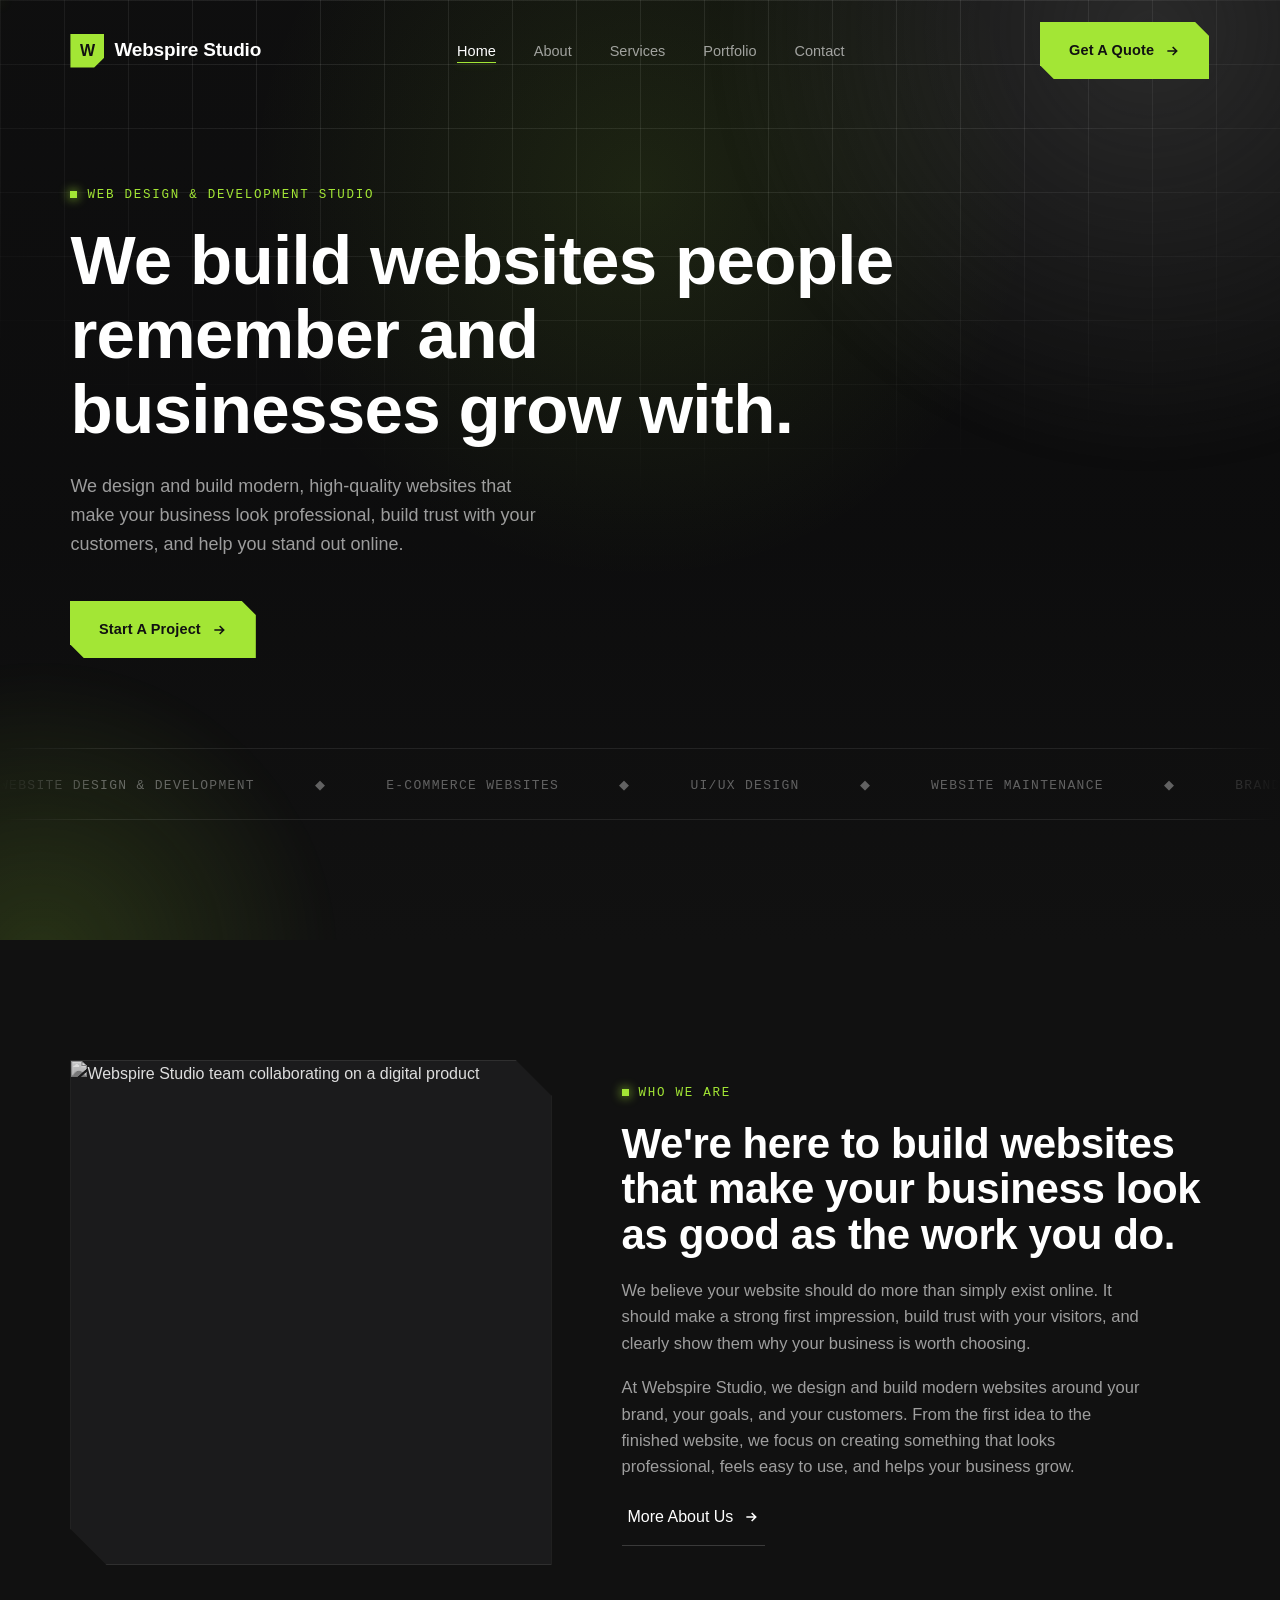
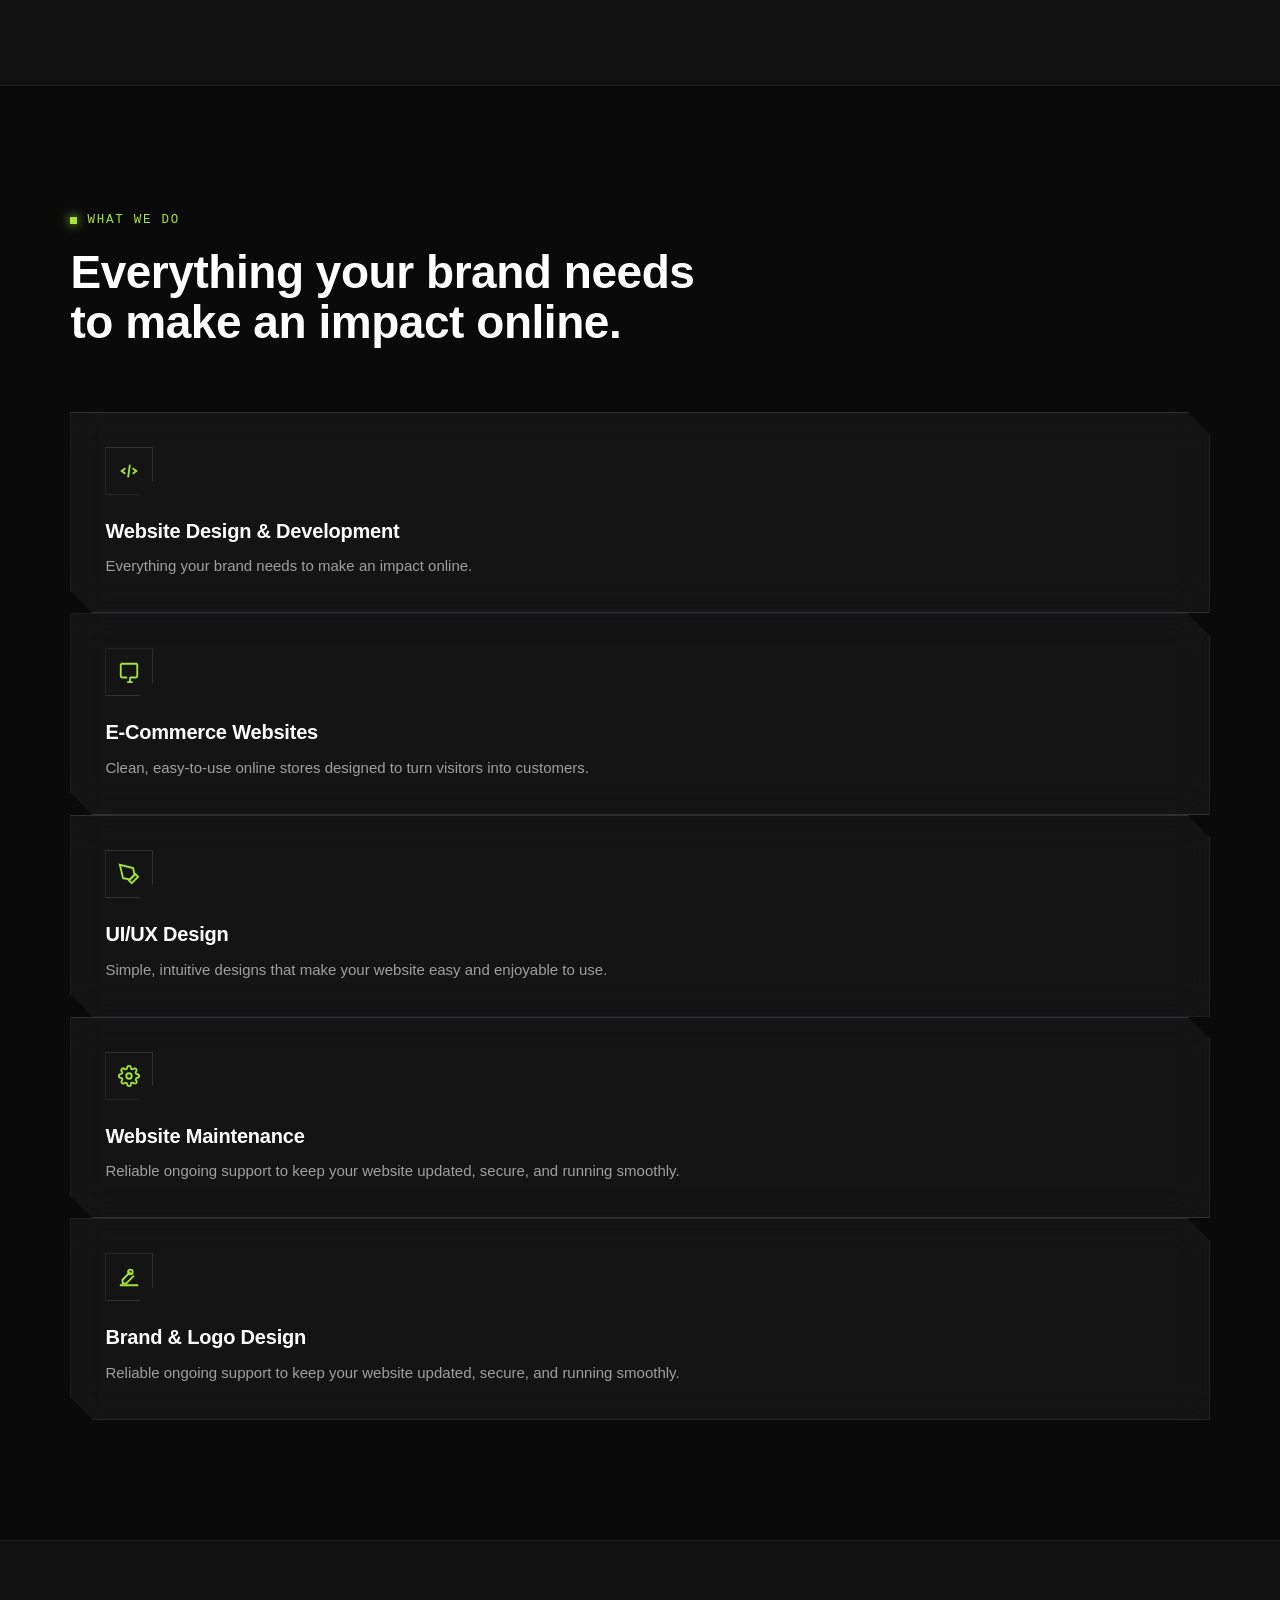
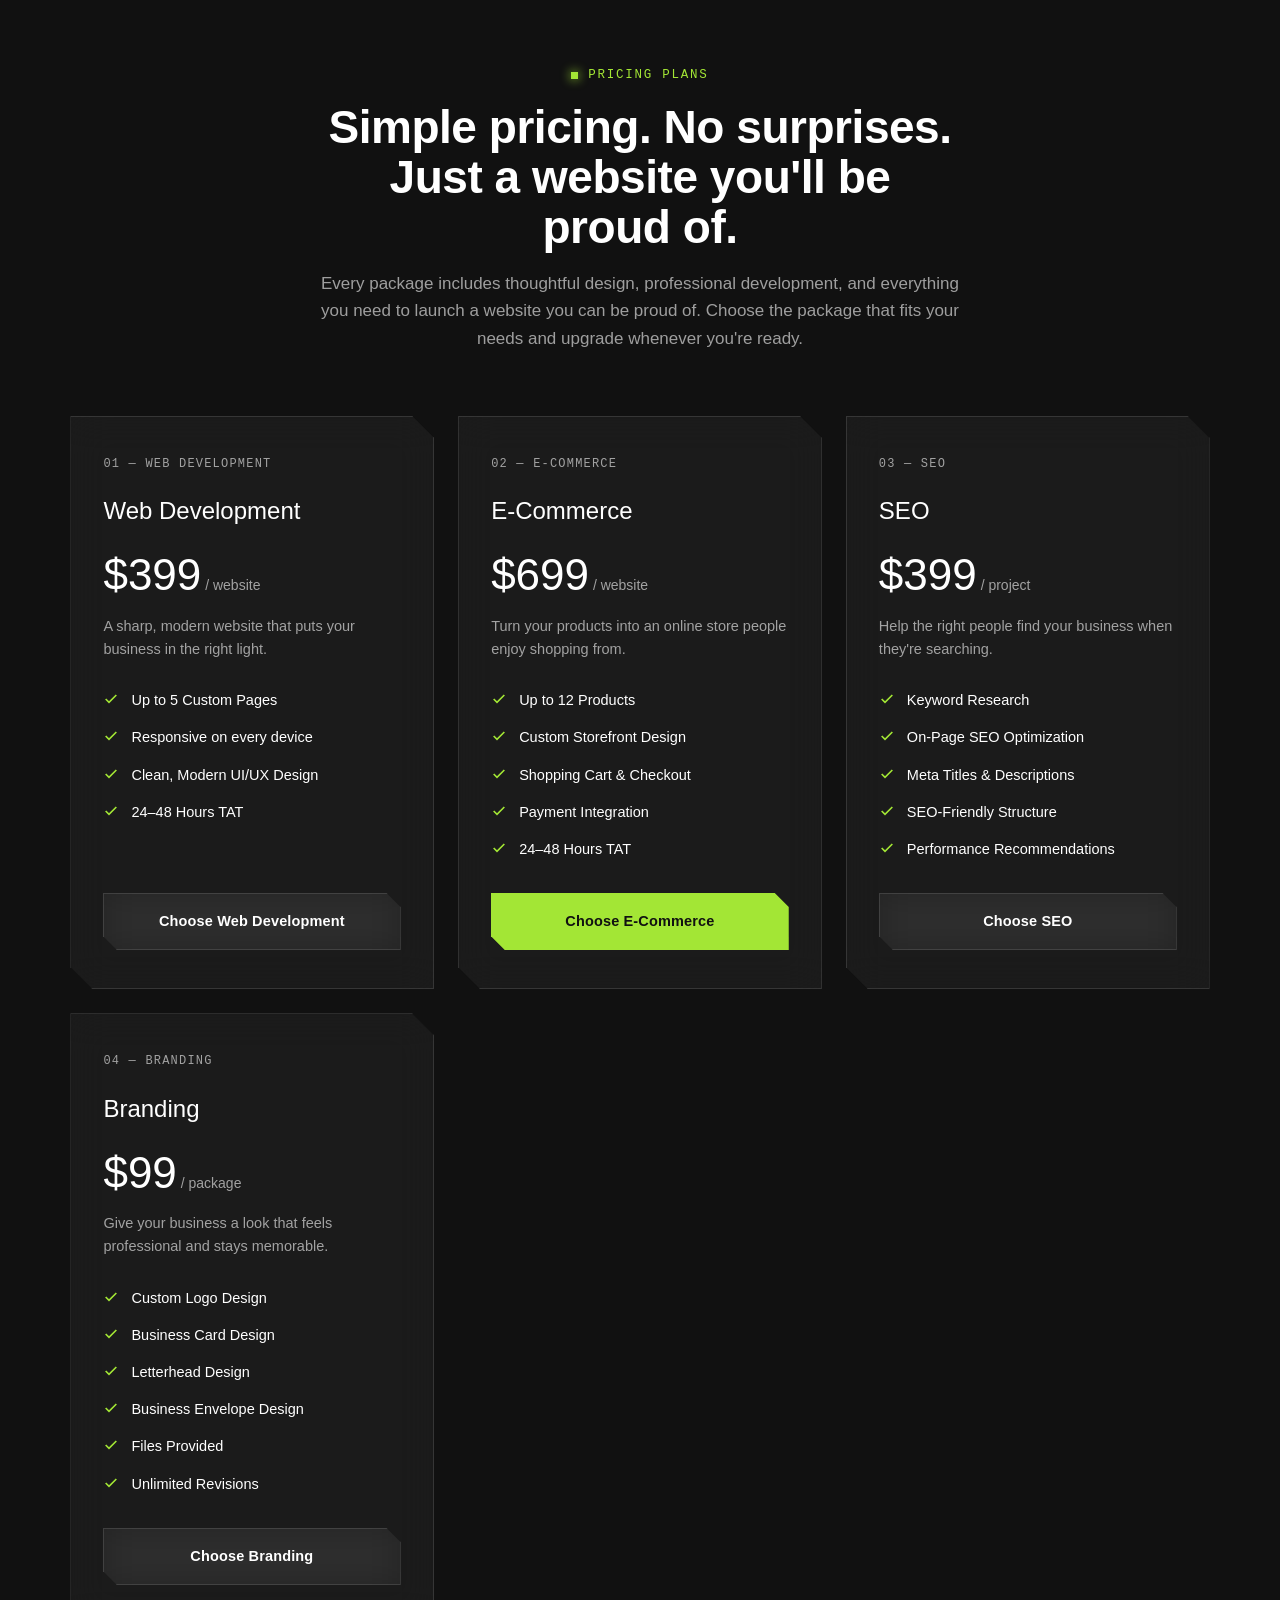
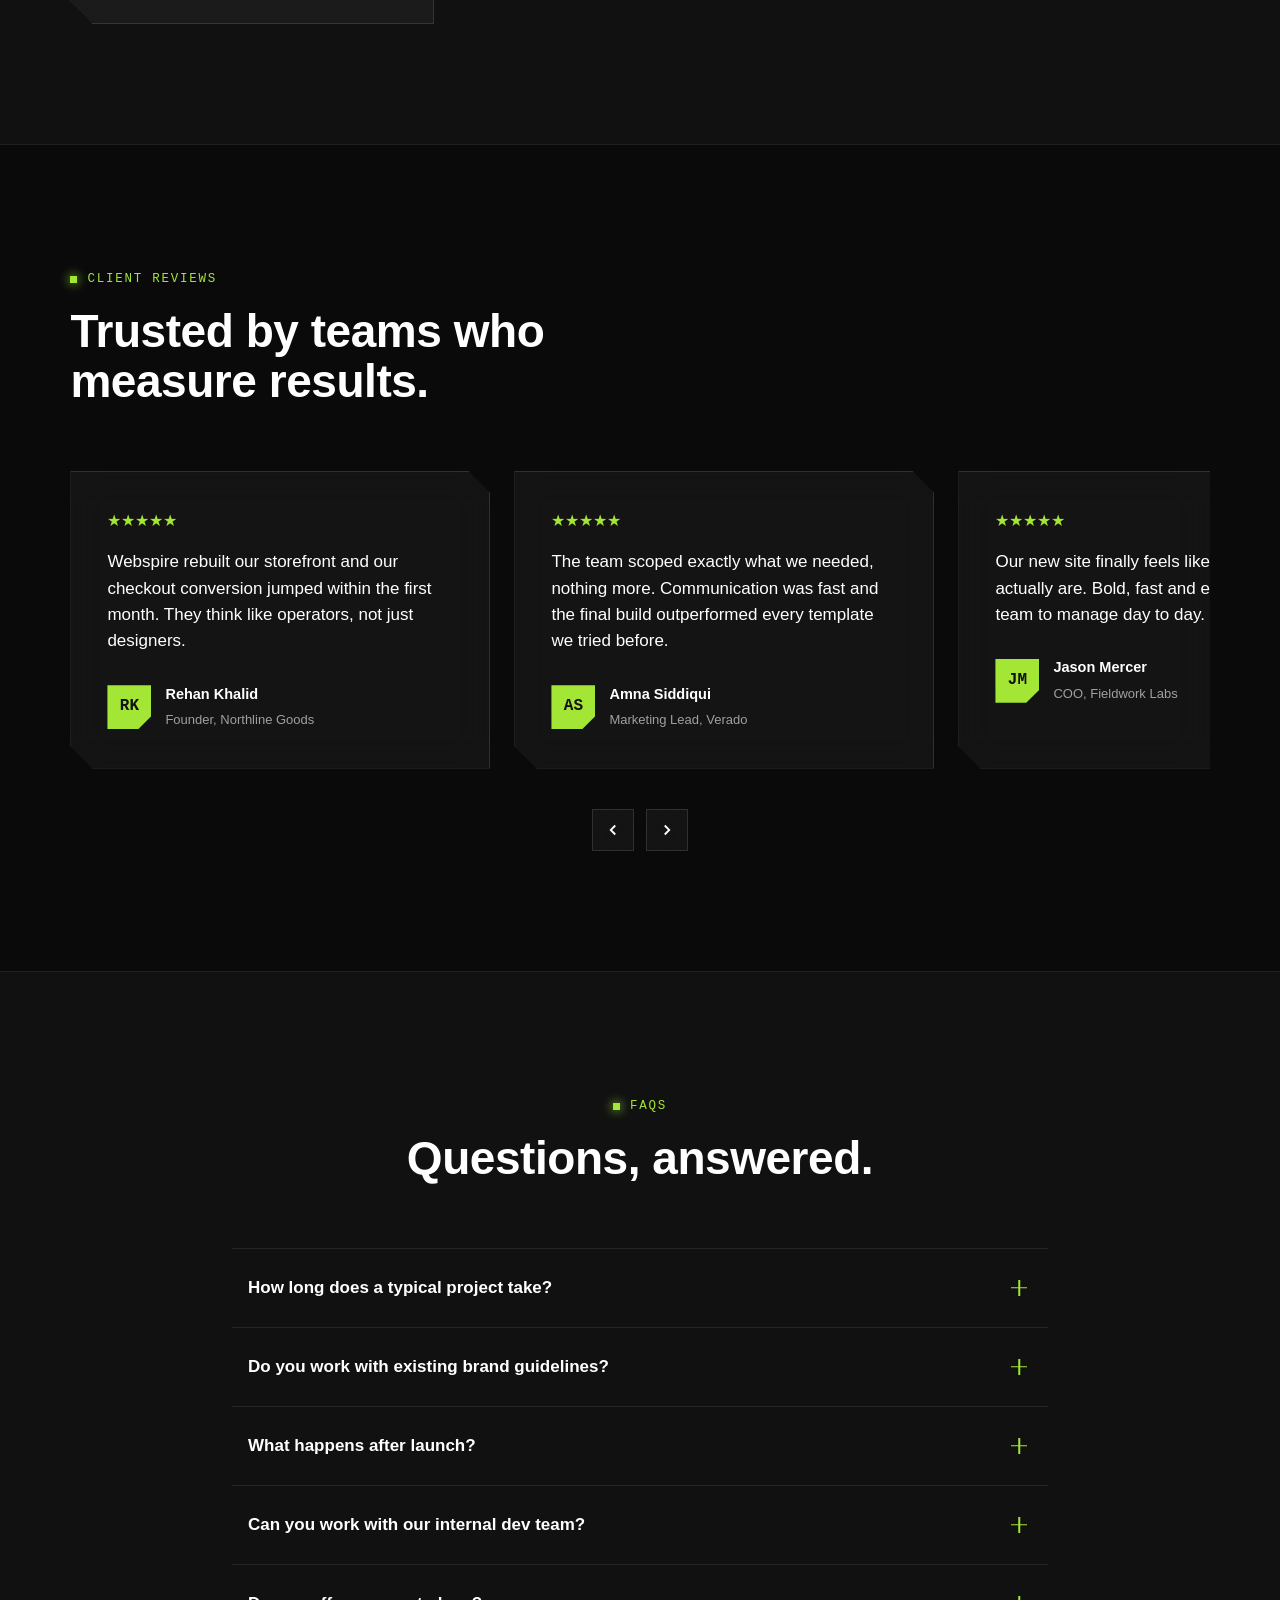
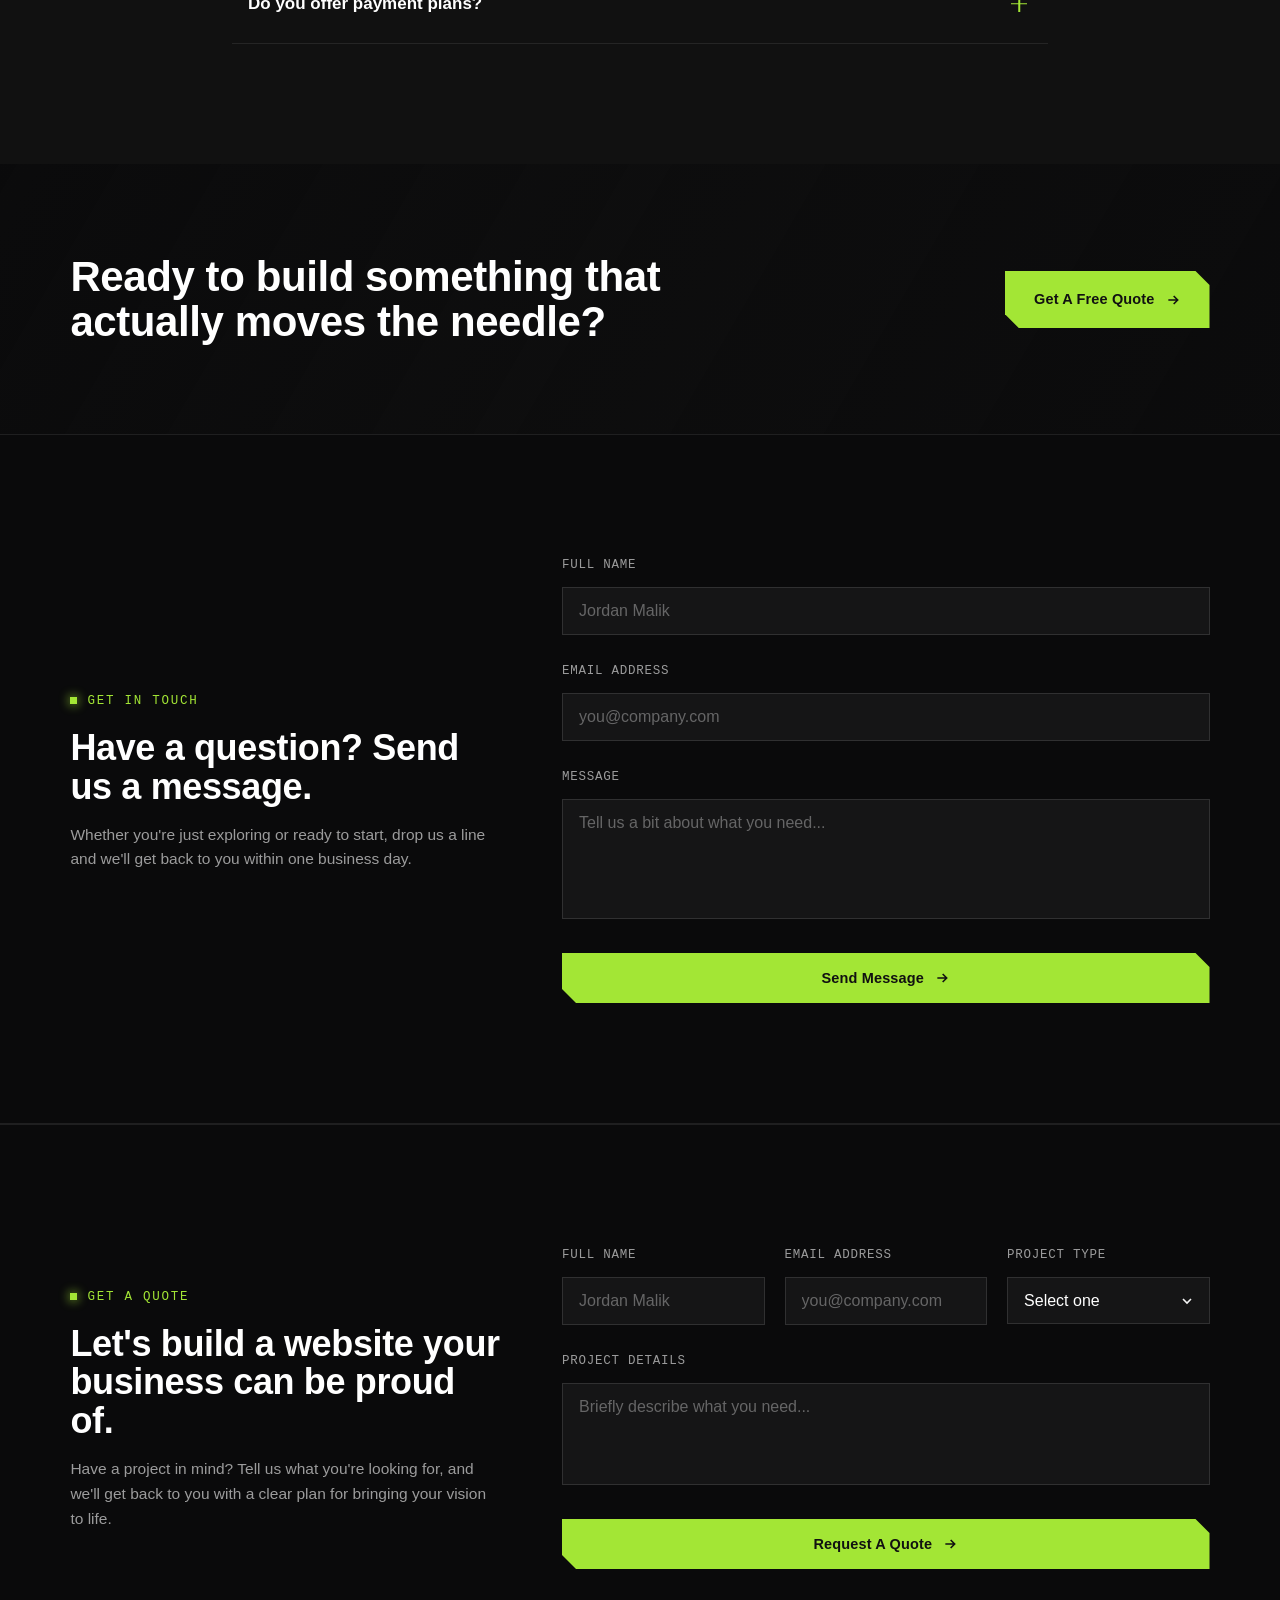
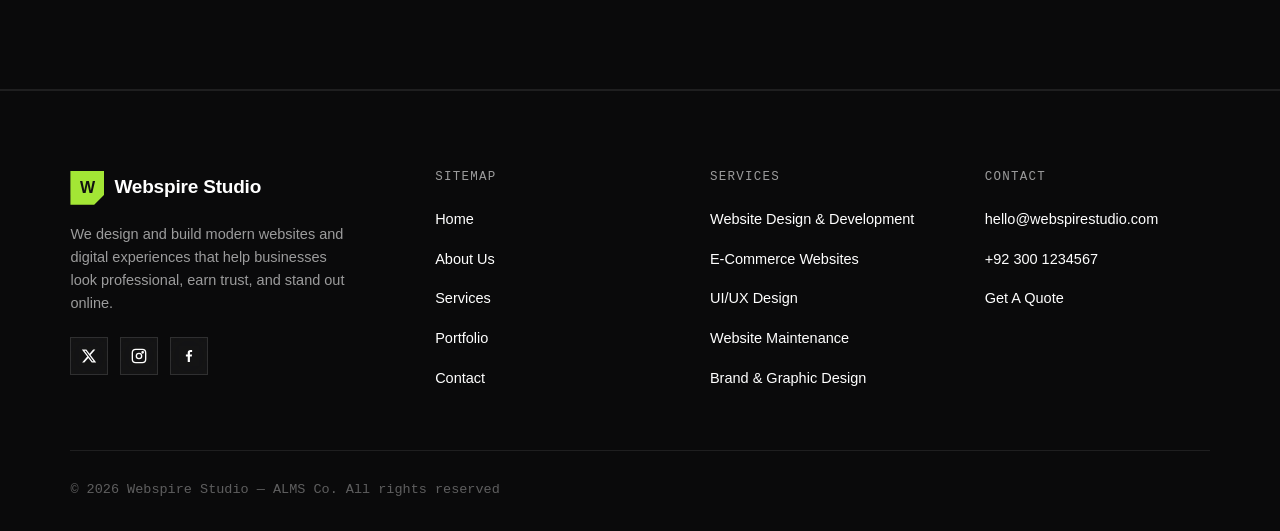
==== commit 7fa94b2a: "Revise homepage content for clarity and professionalism Updated various sections of the homepage to " ====
--- a/index.html
+++ b/index.html
@@ -42,19 +42,24 @@
 
 <!-- ===================== HERO ===================== -->
 <header class="hero">
-  <div class="hero-video-bg"><canvas aria-hidden="true"></canvas></div>
+  <div class="hero-video-bg">
+    <video autoplay muted loop playsinline preload="auto" poster="assets/video/hero-banner-poster.jpg" aria-hidden="true">
+      <source src="assets/video/hero-banner.webm" type="video/webm">
+      <source src="assets/video/hero-banner.mp4" type="video/mp4">
+    </video>
+  </div>
   <div class="hero-spotlight"></div>
   <div class="hero-glow"></div>
   <div class="hero-glow-2"></div>
   <div class="grid-bg"></div>
   <div class="container hero-inner">
     <div>
-      <span class="eyebrow">Webspire Studio // Digital Agency</span>
-      <h1>We engineer digital
-        <span class="text-volt">experiences that</span>
-        <span>convert.</span>
+      <span class="eyebrow">Web Design &amp; Development Studio</span>
+      <h1>We build websites people
+        <span class="text-volt">remember and</span>
+        <span>businesses grow with.</span>
       </h1>
-      <p class="hero-lede">A product-minded studio building websites, storefronts and interfaces for brands that refuse to look like everyone else.</p>
+      <p class="hero-lede">We design and build modern, high-quality websites that make your business look professional, build trust with your customers, and help you stand out online.</p>
       <div class="hero-actions">
         <a href="contact.html" class="btn btn-primary">Start A Project
           <svg viewBox="0 0 24 24" fill="none" stroke="currentColor" stroke-width="2.4"><path d="M5 12h14M13 6l6 6-6 6"/></svg>
@@ -64,8 +69,8 @@
   </div>
   <div class="hero-marquee">
     <div class="track">
-      <span>Web Development</span><span>◆</span><span>E-Commerce</span><span>◆</span><span>UI/UX Design</span><span>◆</span><span>Maintenance & Support</span><span>◆</span><span>Brand Systems</span><span>◆</span>
-      <span>Web Development</span><span>◆</span><span>E-Commerce</span><span>◆</span><span>UI/UX Design</span><span>◆</span><span>Maintenance & Support</span><span>◆</span><span>Brand Systems</span><span>◆</span>
+      <span>Website Design &amp; Development</span><span>◆</span><span>E-Commerce Websites</span><span>◆</span><span>UI/UX Design</span><span>◆</span><span>Website Maintenance</span><span>◆</span><span>Brand &amp; Graphic Design</span><span>◆</span>
+      <span>Website Design &amp; Development</span><span>◆</span><span>E-Commerce Websites</span><span>◆</span><span>UI/UX Design</span><span>◆</span><span>Website Maintenance</span><span>◆</span><span>Brand &amp; Graphic Design</span><span>◆</span>
     </div>
   </div>
 </header>
@@ -80,9 +85,9 @@
     </div>
     <div class="reveal">
       <span class="eyebrow">Who We Are</span>
-      <h2 style="font-size:clamp(28px,3.6vw,42px);">A studio built for brands that want to be remembered, not just launched.</h2>
-      <p style="color:var(--mist);margin-top:20px;font-size:16.5px;max-width:520px;">Webspire Studio pairs strategy, design and engineering under one roof. We don't ship templates — we build systems that hold up under real traffic and real growth.</p>
-      <p style="color:var(--mist);margin-top:18px;font-size:16.5px;max-width:520px;">Our full-stack teams cover design, development and growth with no handoffs lost in translation. Every engagement starts with a conversion audit, not a Figma file, and we measure success in pipeline and revenue — not just page views.</p>
+      <h2 style="font-size:clamp(28px,3.6vw,42px);">We're here to build websites that make your business look as good as the work you do.</h2>
+      <p style="color:var(--mist);margin-top:20px;font-size:16.5px;max-width:520px;">We believe your website should do more than simply exist online. It should make a strong first impression, build trust with your visitors, and clearly show them why your business is worth choosing.</p>
+      <p style="color:var(--mist);margin-top:18px;font-size:16.5px;max-width:520px;">At Webspire Studio, we design and build modern websites around your brand, your goals, and your customers. From the first idea to the finished website, we focus on creating something that looks professional, feels easy to use, and helps your business grow.</p>
       <a href="about.html" class="btn-ghost" style="margin-top:8px;display:inline-flex;align-items:center;gap:10px;">More About Us
         <svg width="16" height="16" viewBox="0 0 24 24" fill="none" stroke="currentColor" stroke-width="2.4"><path d="M5 12h14M13 6l6 6-6 6"/></svg>
       </a>
@@ -95,28 +100,33 @@
   <div class="container">
     <div class="section-head reveal">
       <span class="eyebrow">What We Do</span>
-      <h2>Four disciplines. One accountable team.</h2>
-    </div>
-    <div class="grid-4 reveal-stagger">
+      <h2>Everything your brand needs to make an impact online.</h2>
+    </div>
+    <div class="grid-services reveal-stagger">
       <div class="card reveal" style="--i:0">
         <div class="feature-icon"><svg width="22" height="22" viewBox="0 0 24 24" fill="none" stroke="currentColor" stroke-width="2"><path d="M8 9l-4 3 4 3M16 9l4 3-4 3M13 5l-2 14"/></svg></div>
-        <h3>Development</h3>
-        <p>Fast, scalable web builds engineered for performance and search visibility.</p>
+        <h3>Website Design &amp; Development</h3>
+        <p>Everything your brand needs to make an impact online.</p>
       </div>
       <div class="card reveal" style="--i:1">
         <div class="feature-icon"><svg width="22" height="22" viewBox="0 0 24 24" fill="none" stroke="currentColor" stroke-width="2"><path d="M3 3h18M3 3v13a2 2 0 002 2h5m11-15v13a2 2 0 01-2 2h-6m-3 5h6m-3-5v5"/></svg></div>
-        <h3>E-Commerce</h3>
-        <p>Conversion-first storefronts built on platforms that scale with demand.</p>
+        <h3>E-Commerce Websites</h3>
+        <p>Clean, easy-to-use online stores designed to turn visitors into customers.</p>
       </div>
       <div class="card reveal" style="--i:2">
         <div class="feature-icon"><svg width="22" height="22" viewBox="0 0 24 24" fill="none" stroke="currentColor" stroke-width="2"><path d="M12 19l7-7 3 3-7 7-3-3z"/><path d="M18 13l-1.5-7.5L2 2l3.5 14.5L13 18l5-5z"/></svg></div>
         <h3>UI/UX Design</h3>
-        <p>Interfaces grounded in research and shaped by real user behaviour.</p>
+        <p>Simple, intuitive designs that make your website easy and enjoyable to use.</p>
       </div>
       <div class="card reveal" style="--i:3">
         <div class="feature-icon"><svg width="22" height="22" viewBox="0 0 24 24" fill="none" stroke="currentColor" stroke-width="2"><circle cx="12" cy="12" r="3"/><path d="M19.4 15a1.65 1.65 0 00.33 1.82l.06.06a2 2 0 11-2.83 2.83l-.06-.06a1.65 1.65 0 00-1.82-.33 1.65 1.65 0 00-1 1.51V21a2 2 0 01-4 0v-.09A1.65 1.65 0 009 19.4a1.65 1.65 0 00-1.82.33l-.06.06a2 2 0 11-2.83-2.83l.06-.06A1.65 1.65 0 004.6 15a1.65 1.65 0 00-1.51-1H3a2 2 0 010-4h.09A1.65 1.65 0 004.6 9a1.65 1.65 0 00-.33-1.82l-.06-.06a2 2 0 112.83-2.83l.06.06A1.65 1.65 0 009 4.6a1.65 1.65 0 001-1.51V3a2 2 0 014 0v.09a1.65 1.65 0 001 1.51 1.65 1.65 0 001.82-.33l.06-.06a2 2 0 112.83 2.83l-.06.06A1.65 1.65 0 0019.4 9c.14.36.4.66.73.85.24.14.5.22.78.24H21a2 2 0 010 4h-.09a1.65 1.65 0 00-1.51 1z"/></svg></div>
-        <h3>Maintenance</h3>
-        <p>Ongoing monitoring, updates and support so your platform never stalls.</p>
+        <h3>Website Maintenance</h3>
+        <p>Reliable ongoing support to keep your website updated, secure, and running smoothly.</p>
+      </div>
+      <div class="card reveal" style="--i:4">
+        <div class="feature-icon"><svg width="22" height="22" viewBox="0 0 24 24" fill="none" stroke="currentColor" stroke-width="2"><circle cx="13.5" cy="6.5" r="2.5"/><path d="M17.5 10.5L9 19H5v-4l8.5-8.5"/><path d="M2 21h20"/></svg></div>
+        <h3>Brand &amp; Logo Design</h3>
+        <p>Reliable ongoing support to keep your website updated, secure, and running smoothly.</p>
       </div>
     </div>
   </div>
@@ -127,48 +137,65 @@
   <div class="container">
     <div class="section-head center reveal" style="margin-left:auto;margin-right:auto;">
       <span class="eyebrow" style="justify-content:center;">Pricing Plans</span>
-      <h2>Transparent packages, built to scale with you.</h2>
-      <p>Every plan includes strategy, design and engineering. Upgrade anytime as your needs grow.</p>
+      <h2>Simple pricing. No surprises. Just a website you'll be proud of.</h2>
+      <p>Every package includes thoughtful design, professional development, and everything you need to launch a website you can be proud of. Choose the package that fits your needs and upgrade whenever you're ready.</p>
     </div>
     <div class="grid-pricing">
       <div class="plan reveal">
-        <span class="plan-tag">Launch</span>
-        <div class="plan-name">Starter</div>
-        <div class="plan-price">$1,900<span> / project</span></div>
-        <p class="plan-desc">For new brands that need a sharp, credible presence fast.</p>
+        <span class="plan-tag">01 — Web Development</span>
+        <div class="plan-name">Web Development</div>
+        <div class="plan-price">$399<span> / website</span></div>
+        <p class="plan-desc">A sharp, modern website that puts your business in the right light.</p>
         <ul class="plan-features">
-          <li><svg viewBox="0 0 24 24" fill="none" stroke="currentColor" stroke-width="2.5"><path d="M20 6L9 17l-5-5"/></svg>Up to 5 custom pages</li>
-          <li><svg viewBox="0 0 24 24" fill="none" stroke="currentColor" stroke-width="2.5"><path d="M20 6L9 17l-5-5"/></svg>Responsive design system</li>
-          <li><svg viewBox="0 0 24 24" fill="none" stroke="currentColor" stroke-width="2.5"><path d="M20 6L9 17l-5-5"/></svg>Basic on-page SEO</li>
-          <li><svg viewBox="0 0 24 24" fill="none" stroke="currentColor" stroke-width="2.5"><path d="M20 6L9 17l-5-5"/></svg>14-day support window</li>
-        </ul>
-        <a href="contact.html" class="btn btn-outline btn-block">Choose Starter</a>
-      </div>
-      <div class="plan featured reveal">
-        <span class="plan-tag">Most Popular</span>
-        <div class="plan-name">Growth</div>
-        <div class="plan-price">$4,500<span> / project</span></div>
-        <p class="plan-desc">For teams ready to invest in conversion and scale.</p>
+          <li><svg viewBox="0 0 24 24" fill="none" stroke="currentColor" stroke-width="2.5"><path d="M20 6L9 17l-5-5"/></svg>Up to 5 Custom Pages</li>
+          <li><svg viewBox="0 0 24 24" fill="none" stroke="currentColor" stroke-width="2.5"><path d="M20 6L9 17l-5-5"/></svg>Responsive on every device</li>
+          <li><svg viewBox="0 0 24 24" fill="none" stroke="currentColor" stroke-width="2.5"><path d="M20 6L9 17l-5-5"/></svg>Clean, Modern UI/UX Design</li>
+          <li><svg viewBox="0 0 24 24" fill="none" stroke="currentColor" stroke-width="2.5"><path d="M20 6L9 17l-5-5"/></svg>24–48 Hours TAT</li>
+        </ul>
+        <a href="contact.html" class="btn btn-outline btn-block">Choose Web Development</a>
+      </div>
+      <div class="plan reveal">
+        <span class="plan-tag">02 — E-Commerce</span>
+        <div class="plan-name">E-Commerce</div>
+        <div class="plan-price">$699<span> / website</span></div>
+        <p class="plan-desc">Turn your products into an online store people enjoy shopping from.</p>
         <ul class="plan-features">
-          <li><svg viewBox="0 0 24 24" fill="none" stroke="currentColor" stroke-width="2.5"><path d="M20 6L9 17l-5-5"/></svg>Up to 12 custom pages</li>
-          <li><svg viewBox="0 0 24 24" fill="none" stroke="currentColor" stroke-width="2.5"><path d="M20 6L9 17l-5-5"/></svg>UX research & wireframes</li>
-          <li><svg viewBox="0 0 24 24" fill="none" stroke="currentColor" stroke-width="2.5"><path d="M20 6L9 17l-5-5"/></svg>E-commerce integration</li>
-          <li><svg viewBox="0 0 24 24" fill="none" stroke="currentColor" stroke-width="2.5"><path d="M20 6L9 17l-5-5"/></svg>90-day maintenance</li>
-        </ul>
-        <a href="contact.html" class="btn btn-primary btn-block">Choose Growth</a>
+          <li><svg viewBox="0 0 24 24" fill="none" stroke="currentColor" stroke-width="2.5"><path d="M20 6L9 17l-5-5"/></svg>Up to 12 Products</li>
+          <li><svg viewBox="0 0 24 24" fill="none" stroke="currentColor" stroke-width="2.5"><path d="M20 6L9 17l-5-5"/></svg>Custom Storefront Design</li>
+          <li><svg viewBox="0 0 24 24" fill="none" stroke="currentColor" stroke-width="2.5"><path d="M20 6L9 17l-5-5"/></svg>Shopping Cart &amp; Checkout</li>
+          <li><svg viewBox="0 0 24 24" fill="none" stroke="currentColor" stroke-width="2.5"><path d="M20 6L9 17l-5-5"/></svg>Payment Integration</li>
+          <li><svg viewBox="0 0 24 24" fill="none" stroke="currentColor" stroke-width="2.5"><path d="M20 6L9 17l-5-5"/></svg>24–48 Hours TAT</li>
+        </ul>
+        <a href="contact.html" class="btn btn-primary btn-block">Choose E-Commerce</a>
       </div>
       <div class="plan reveal">
-        <span class="plan-tag">Scale</span>
-        <div class="plan-name">Enterprise</div>
-        <div class="plan-price">Custom</div>
-        <p class="plan-desc">For complex platforms with dedicated product needs.</p>
+        <span class="plan-tag">03 — SEO</span>
+        <div class="plan-name">SEO</div>
+        <div class="plan-price">$399<span> / project</span></div>
+        <p class="plan-desc">Help the right people find your business when they're searching.</p>
         <ul class="plan-features">
-          <li><svg viewBox="0 0 24 24" fill="none" stroke="currentColor" stroke-width="2.5"><path d="M20 6L9 17l-5-5"/></svg>Unlimited page templates</li>
-          <li><svg viewBox="0 0 24 24" fill="none" stroke="currentColor" stroke-width="2.5"><path d="M20 6L9 17l-5-5"/></svg>Dedicated product pod</li>
-          <li><svg viewBox="0 0 24 24" fill="none" stroke="currentColor" stroke-width="2.5"><path d="M20 6L9 17l-5-5"/></svg>Custom integrations & API</li>
-          <li><svg viewBox="0 0 24 24" fill="none" stroke="currentColor" stroke-width="2.5"><path d="M20 6L9 17l-5-5"/></svg>Priority SLA support</li>
-        </ul>
-        <a href="contact.html" class="btn btn-outline btn-block">Talk To Us</a>
+          <li><svg viewBox="0 0 24 24" fill="none" stroke="currentColor" stroke-width="2.5"><path d="M20 6L9 17l-5-5"/></svg>Keyword Research</li>
+          <li><svg viewBox="0 0 24 24" fill="none" stroke="currentColor" stroke-width="2.5"><path d="M20 6L9 17l-5-5"/></svg>On-Page SEO Optimization</li>
+          <li><svg viewBox="0 0 24 24" fill="none" stroke="currentColor" stroke-width="2.5"><path d="M20 6L9 17l-5-5"/></svg>Meta Titles &amp; Descriptions</li>
+          <li><svg viewBox="0 0 24 24" fill="none" stroke="currentColor" stroke-width="2.5"><path d="M20 6L9 17l-5-5"/></svg>SEO-Friendly Structure</li>
+          <li><svg viewBox="0 0 24 24" fill="none" stroke="currentColor" stroke-width="2.5"><path d="M20 6L9 17l-5-5"/></svg>Performance Recommendations</li>
+        </ul>
+        <a href="contact.html" class="btn btn-outline btn-block">Choose SEO</a>
+      </div>
+      <div class="plan reveal">
+        <span class="plan-tag">04 — Branding</span>
+        <div class="plan-name">Branding</div>
+        <div class="plan-price">$99<span> / package</span></div>
+        <p class="plan-desc">Give your business a look that feels professional and stays memorable.</p>
+        <ul class="plan-features">
+          <li><svg viewBox="0 0 24 24" fill="none" stroke="currentColor" stroke-width="2.5"><path d="M20 6L9 17l-5-5"/></svg>Custom Logo Design</li>
+          <li><svg viewBox="0 0 24 24" fill="none" stroke="currentColor" stroke-width="2.5"><path d="M20 6L9 17l-5-5"/></svg>Business Card Design</li>
+          <li><svg viewBox="0 0 24 24" fill="none" stroke="currentColor" stroke-width="2.5"><path d="M20 6L9 17l-5-5"/></svg>Letterhead Design</li>
+          <li><svg viewBox="0 0 24 24" fill="none" stroke="currentColor" stroke-width="2.5"><path d="M20 6L9 17l-5-5"/></svg>Business Envelope Design</li>
+          <li><svg viewBox="0 0 24 24" fill="none" stroke="currentColor" stroke-width="2.5"><path d="M20 6L9 17l-5-5"/></svg>Files Provided</li>
+          <li><svg viewBox="0 0 24 24" fill="none" stroke="currentColor" stroke-width="2.5"><path d="M20 6L9 17l-5-5"/></svg>Unlimited Revisions</li>
+        </ul>
+        <a href="contact.html" class="btn btn-outline btn-block">Choose Branding</a>
       </div>
     </div>
   </div>
@@ -306,8 +333,8 @@
   <div class="container quote-inner">
     <div class="quote-copy reveal">
       <span class="eyebrow">Get A Quote</span>
-      <h2>Tell us about your project and we'll send a quote.</h2>
-      <p>Share a few details below — no commitment, just a clear, fast estimate from our team.</p>
+      <h2>Let's build a website your business can be proud of.</h2>
+      <p>Have a project in mind? Tell us what you're looking for, and we'll get back to you with a clear plan for bringing your vision to life.</p>
     </div>
     <div class="reveal">
       <form class="ajax-form quote-form" id="quote-form">
@@ -354,11 +381,11 @@
     <div class="footer-top">
       <div class="footer-brand">
         <a href="index.html" class="brand"><span class="mark">W</span>Webspire Studio</a>
-        <p>A digital agency building bold, high-performance websites and products for brands that want to stand out.</p>
+        <p>We design and build modern websites and digital experiences that help businesses look professional, earn trust, and stand out online.</p>
         <div class="footer-social">
-          <a href="#" aria-label="Twitter"><svg width="16" height="16" viewBox="0 0 24 24" fill="currentColor"><path d="M23 3a10.9 10.9 0 01-3.14 1.53 4.48 4.48 0 00-7.86 3v1A10.66 10.66 0 013 4s-4 9 5 13a11.64 11.64 0 01-7 2c9 5 20 0 20-11.5a4.5 4.5 0 00-.08-.83A7.72 7.72 0 0023 3z"/></svg></a>
-          <a href="#" aria-label="LinkedIn"><svg width="16" height="16" viewBox="0 0 24 24" fill="currentColor"><path d="M16 8a6 6 0 016 6v7h-4v-7a2 2 0 00-2-2 2 2 0 00-2 2v7h-4V8h4v1.5A5 5 0 0116 8zM2 9h4v13H2zM4 6a2 2 0 100-4 2 2 0 000 4z"/></svg></a>
+          <a href="#" aria-label="X"><svg width="16" height="16" viewBox="0 0 24 24" fill="currentColor"><path d="M18.244 2.25h3.308l-7.227 8.26 8.502 11.24H16.17l-5.214-6.817L4.99 21.75H1.68l7.73-8.835L1.254 2.25H8.08l4.713 6.231zm-1.161 17.52h1.833L7.084 4.126H5.117z"/></svg></a>
           <a href="#" aria-label="Instagram"><svg width="16" height="16" viewBox="0 0 24 24" fill="none" stroke="currentColor" stroke-width="2"><rect x="2" y="2" width="20" height="20" rx="5"/><circle cx="12" cy="12" r="4"/><circle cx="17.5" cy="6.5" r="1"/></svg></a>
+          <a href="#" aria-label="Facebook"><svg width="16" height="16" viewBox="0 0 24 24" fill="currentColor"><path d="M13.397 20.997v-8.196h2.765l.411-3.209h-3.176V7.548c0-.926.258-1.56 1.587-1.56h1.684V3.127A22.336 22.336 0 0014.201 3c-2.444 0-4.122 1.492-4.122 4.231v2.355H7.332v3.209h2.747v8.202h3.318z"/></svg></a>
         </div>
       </div>
       <div class="footer-col">
@@ -374,10 +401,11 @@
       <div class="footer-col">
         <h4>Services</h4>
         <ul>
-          <li><a href="services.html">Development</a></li>
-          <li><a href="services.html">E-Commerce</a></li>
+          <li><a href="services.html">Website Design &amp; Development</a></li>
+          <li><a href="services.html">E-Commerce Websites</a></li>
           <li><a href="services.html">UI/UX Design</a></li>
-          <li><a href="services.html">Maintenance</a></li>
+          <li><a href="services.html">Website Maintenance</a></li>
+          <li><a href="services.html">Brand &amp; Graphic Design</a></li>
         </ul>
       </div>
       <div class="footer-col">
@@ -390,8 +418,7 @@
       </div>
     </div>
     <div class="footer-bottom">
-      <span>© 2026 WEBSPIRE STUDIO. ALL RIGHTS RESERVED.</span>
-      <span>DESIGNED &amp; BUILT WITH INTENT</span>
+      <span>© 2026 Webspire Studio — ALMS Co. All rights reserved</span>
     </div>
   </div>
 </footer>
--- a/assets/style.css
+++ b/assets/style.css
@@ -205,6 +205,15 @@
 
 /* ---------- Hero w/ cursor spotlight ---------- */
 .hero{padding:180px 0 120px;position:relative;overflow:hidden;background:var(--ink);}
+/* Motion banner: animated canvas standing in for a video background.
+   Sits behind everything else in the hero, with a dark scrim on top so
+   copy stays readable. Swap in a real <video> here later if needed. */
+.hero-video-bg{position:absolute;inset:0;z-index:0;overflow:hidden;background:var(--ink);}
+.hero-video-bg canvas{position:absolute;inset:0;display:block;}
+.hero-video-bg::after{
+  content:'';position:absolute;inset:0;
+  background:linear-gradient(180deg, rgba(10,10,11,.35) 0%, rgba(10,10,11,.6) 55%, var(--ink) 100%);
+}
 .hero-spotlight{
   position:absolute;inset:0;pointer-events:none;z-index:1;
   background:radial-gradient(560px circle at var(--mx,50%) var(--my,20%), rgba(163,230,53,.10), transparent 70%);
@@ -358,6 +367,15 @@
 .cta-inner{position:relative;z-index:2;display:flex;justify-content:space-between;align-items:center;gap:40px;flex-wrap:wrap;}
 .cta-inner h2{font-size:clamp(28px,3.6vw,42px);max-width:600px;color:var(--ink);}
 
+/* Home page CTA band variant: laptop photo instead of a flat lime fill.
+   Page-specific (not applied to .cta-band on other pages). */
+.cta-photo{
+  background:linear-gradient(120deg, rgba(10,10,11,.92) 0%, rgba(10,10,11,.55) 45%, rgba(10,10,11,.85) 100%),
+    url('https://images.unsplash.com/photo-1517694712202-14dd9538aa97?q=80&w=1600&auto=format&fit=crop') center/cover no-repeat;
+}
+.cta-photo .grid-bg{display:none;}
+.cta-photo .cta-inner h2{color:var(--white);}
+
 /* ---------- Footer ---------- */
 footer{background:var(--void);border-top:1px solid var(--line);padding:80px 0 30px;}
 .footer-top{display:grid;grid-template-columns:minmax(0,1.4fr) repeat(3,minmax(0,1fr));gap:50px;padding-bottom:60px;}
@@ -430,6 +448,16 @@
 .process-cell p{color:var(--mist);font-size:14px;}
 
 /* ---------- Portfolio page: project cards w/ image slider ---------- */
+.portfolio-filters{display:flex;flex-wrap:wrap;gap:10px;margin-bottom:40px;}
+.portfolio-filters button{
+  font-family:var(--font-mono);font-size:12.5px;letter-spacing:.05em;text-transform:uppercase;
+  padding:11px 20px;background:var(--glass);border:1px solid var(--glass-border);color:var(--mist);
+  backdrop-filter:var(--blur);-webkit-backdrop-filter:var(--blur);
+  transition:all .3s ease;
+}
+.portfolio-filters button:hover{border-color:var(--glass-border-hover);color:var(--white);}
+.portfolio-filters button.active{background:var(--lime);border-color:var(--lime);color:var(--ink);}
+
 .project-grid{display:grid;grid-template-columns:repeat(2,minmax(0,1fr));gap:32px;}
 .project-card{
   border:1px solid var(--line);background:var(--charcoal-2);overflow:hidden;
@@ -447,9 +475,6 @@
 }
 .slider-slides img.active{opacity:1;}
 .project-card:hover .slider-slides img.active{filter:grayscale(0);}
-.project-slider::after{content:'';position:absolute;inset:0;background:linear-gradient(180deg, transparent 55%, rgba(10,10,11,.75) 100%);pointer-events:none;}
-
-.slider-badge{position:absolute;top:16px;left:16px;z-index:3;background:rgba(10,10,11,.6);backdrop-filter:var(--blur);border:1px solid var(--glass-border);color:var(--lime);font-family:var(--font-mono);font-size:11px;letter-spacing:.08em;text-transform:uppercase;padding:6px 11px;}
 
 .slider-arrow{
   position:absolute;top:50%;transform:translateY(-50%);z-index:3;
@@ -481,6 +506,12 @@
 .contact-info-card a{transition:color .25s ease;display:inline-block;max-width:100%;}
 .contact-info-card a:hover{color:var(--lime);}
 .contact-info-card .big{font-family:var(--font-display);font-size:22px;}
+
+/* Plain (box-free) contact info — no card, no border, just spaced text */
+.contact-plain{display:flex;flex-direction:column;gap:36px;}
+.contact-plain h4{font-family:var(--font-mono);font-size:12.5px;color:var(--mist);letter-spacing:.08em;text-transform:uppercase;margin-bottom:12px;}
+.contact-plain a{font-family:var(--font-display);font-size:26px;transition:color .25s ease;overflow-wrap:anywhere;word-break:break-word;}
+.contact-plain a:hover{color:var(--lime);}
 .form-field{margin-bottom:26px;}
 .form-field label{display:block;font-family:var(--font-mono);font-size:12.5px;letter-spacing:.06em;text-transform:uppercase;color:var(--mist);margin-bottom:12px;}
 .form-field input,.form-field textarea{width:100%;background:var(--glass);border:1px solid var(--glass-border);color:var(--white);font-family:var(--font-body);font-size:16px;padding:14px 16px;transition:border-color .3s ease,background .3s ease;resize:none;}
@@ -498,6 +529,22 @@
 @keyframes pulse{0%,100%{transform:scale(1);}50%{transform:scale(1.15);}}
 .map-pin span{font-family:var(--font-mono);font-size:12.5px;color:var(--mist);letter-spacing:.05em;}
 
+/* ---------- Sitewide quote-request section (above footer, every page) ---------- */
+.quote-section{background:var(--void);border-top:1px solid var(--line);border-bottom:1px solid var(--line);}
+.quote-inner{display:grid;grid-template-columns:minmax(0,.8fr) minmax(0,1.2fr);gap:60px;align-items:center;}
+.quote-copy h2{font-size:clamp(26px,3vw,36px);}
+.quote-copy p{color:var(--mist);margin-top:16px;font-size:15.5px;max-width:420px;}
+.quote-form .form-row-3{display:grid;grid-template-columns:repeat(3,minmax(0,1fr));gap:20px;}
+.quote-form select{
+  width:100%;background:var(--glass);border:1px solid var(--glass-border);color:var(--white);
+  font-family:var(--font-body);font-size:16px;padding:14px 16px;transition:border-color .3s ease,background .3s ease;
+  appearance:none;-webkit-appearance:none;
+  background-image:url("data:image/svg+xml,%3Csvg xmlns='http://www.w3.org/2000/svg' viewBox='0 0 24 24' fill='none' stroke='%23f5f5f5' stroke-width='2.4'%3E%3Cpath d='M6 9l6 6 6-6'/%3E%3C/svg%3E");
+  background-repeat:no-repeat;background-position:right 14px center;background-size:16px;
+}
+.quote-form select:focus{outline:none;border-color:var(--lime);background-color:rgba(163,230,53,.04);}
+.home-contact-inner{display:grid;grid-template-columns:minmax(0,.8fr) minmax(0,1.2fr);gap:60px;align-items:center;}
+
 /* ---------- Responsive ---------- */
 
 /* Laptop / small desktop */
@@ -509,7 +556,8 @@
 @media (max-width:1080px){
   .grid-3,.value-row,.process-row{grid-template-columns:repeat(2,minmax(0,1fr));}
   .footer-top{grid-template-columns:repeat(2,minmax(0,1fr));row-gap:44px;}
-  .about-split,.contact-grid,.usp-row{grid-template-columns:minmax(0,1fr);}
+  .about-split,.contact-grid,.usp-row,.quote-inner,.home-contact-inner{grid-template-columns:minmax(0,1fr);}
+  .quote-form .form-row-3{grid-template-columns:repeat(2,minmax(0,1fr));}
   .hero-inner{grid-template-columns:minmax(0,1fr);}
   .hero-stats{flex-direction:row;border-left:none;border-top:1px solid var(--line);padding-left:0;padding-top:30px;gap:40px;flex-wrap:wrap;}
   .grid-pricing{grid-template-columns:minmax(0,1fr);max-width:440px;margin:0 auto;}
@@ -553,6 +601,9 @@
   .cta-inner{flex-direction:column;align-items:flex-start;gap:28px;}
   .cta-inner h2{font-size:clamp(24px,7vw,34px);}
   .form-row{grid-template-columns:minmax(0,1fr);}
+  .quote-form .form-row-3{grid-template-columns:minmax(0,1fr);}
+  .portfolio-filters{gap:8px;}
+  .portfolio-filters button{padding:9px 14px;font-size:11.5px;}
   .footer-top{grid-template-columns:minmax(0,1fr);gap:36px;}
   .footer-bottom{flex-direction:column;align-items:flex-start;}
   .tl-item{grid-template-columns:minmax(0,1fr);gap:10px;}
